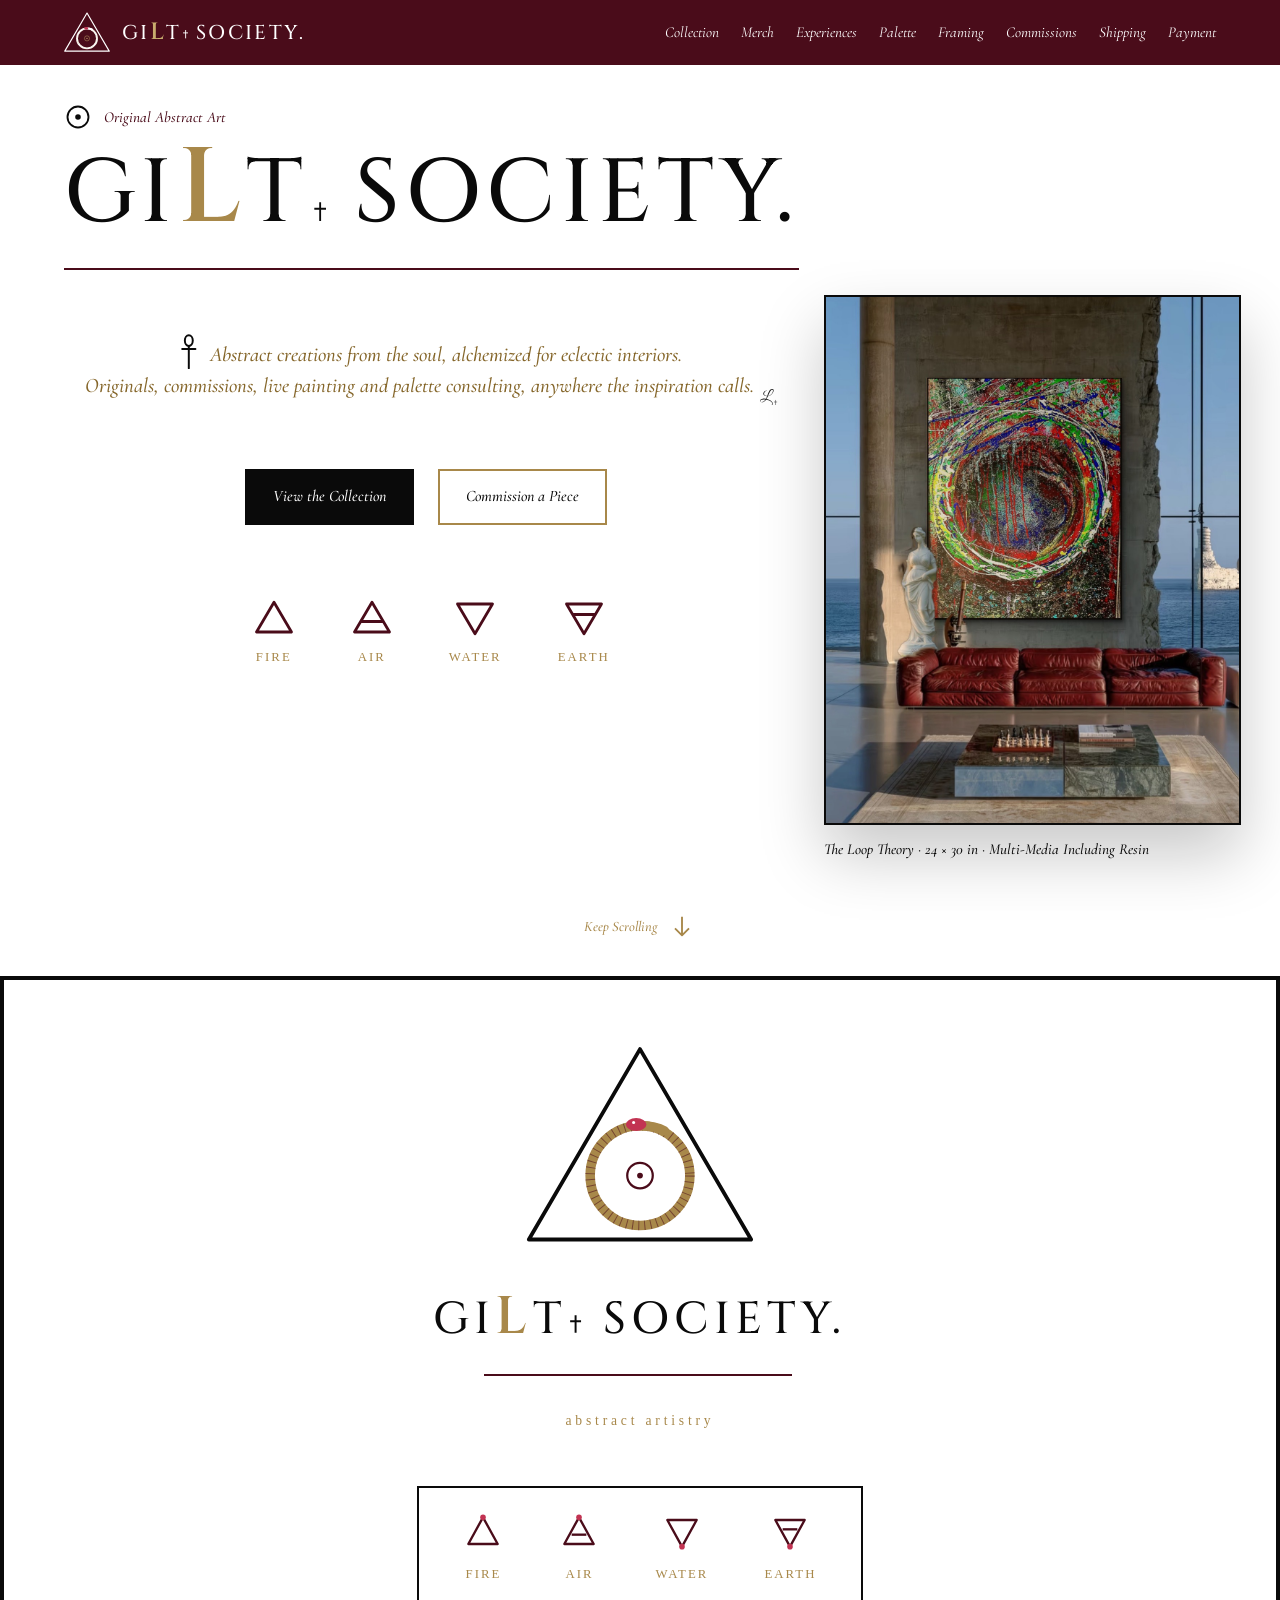
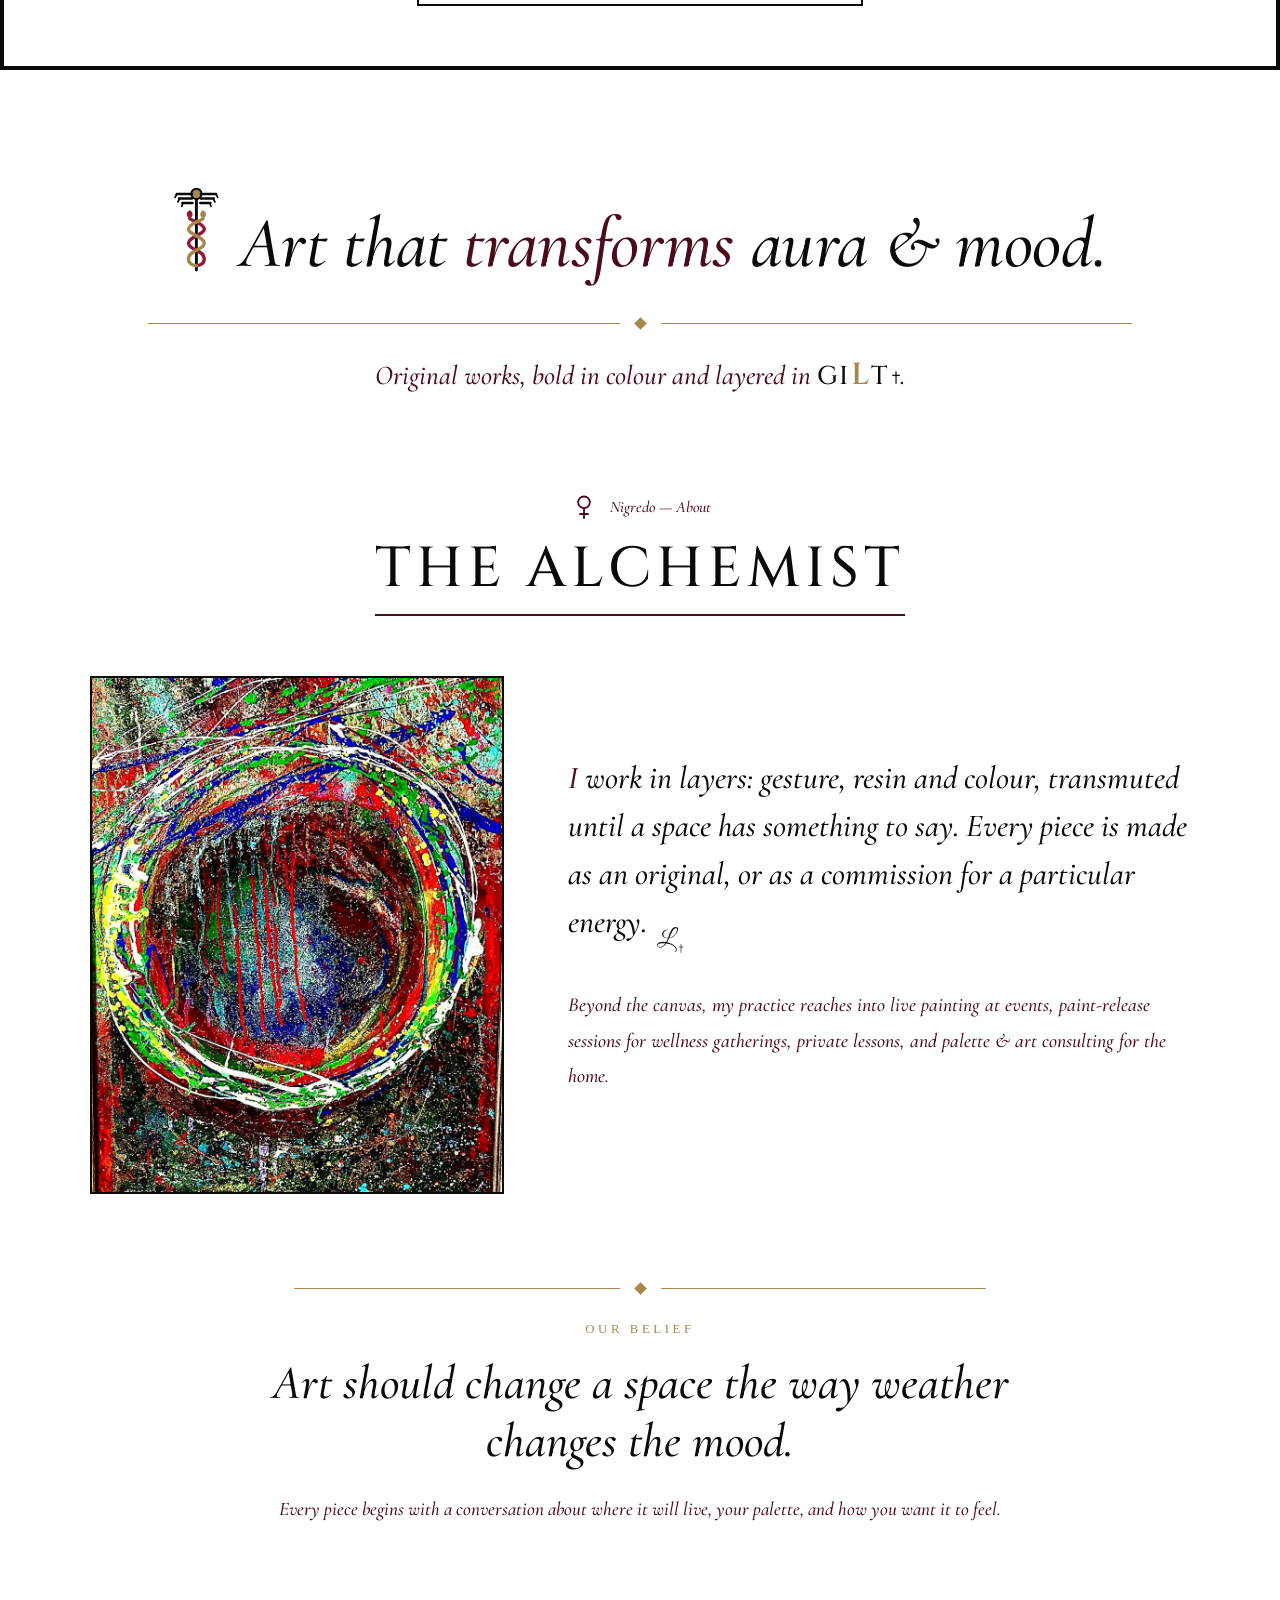
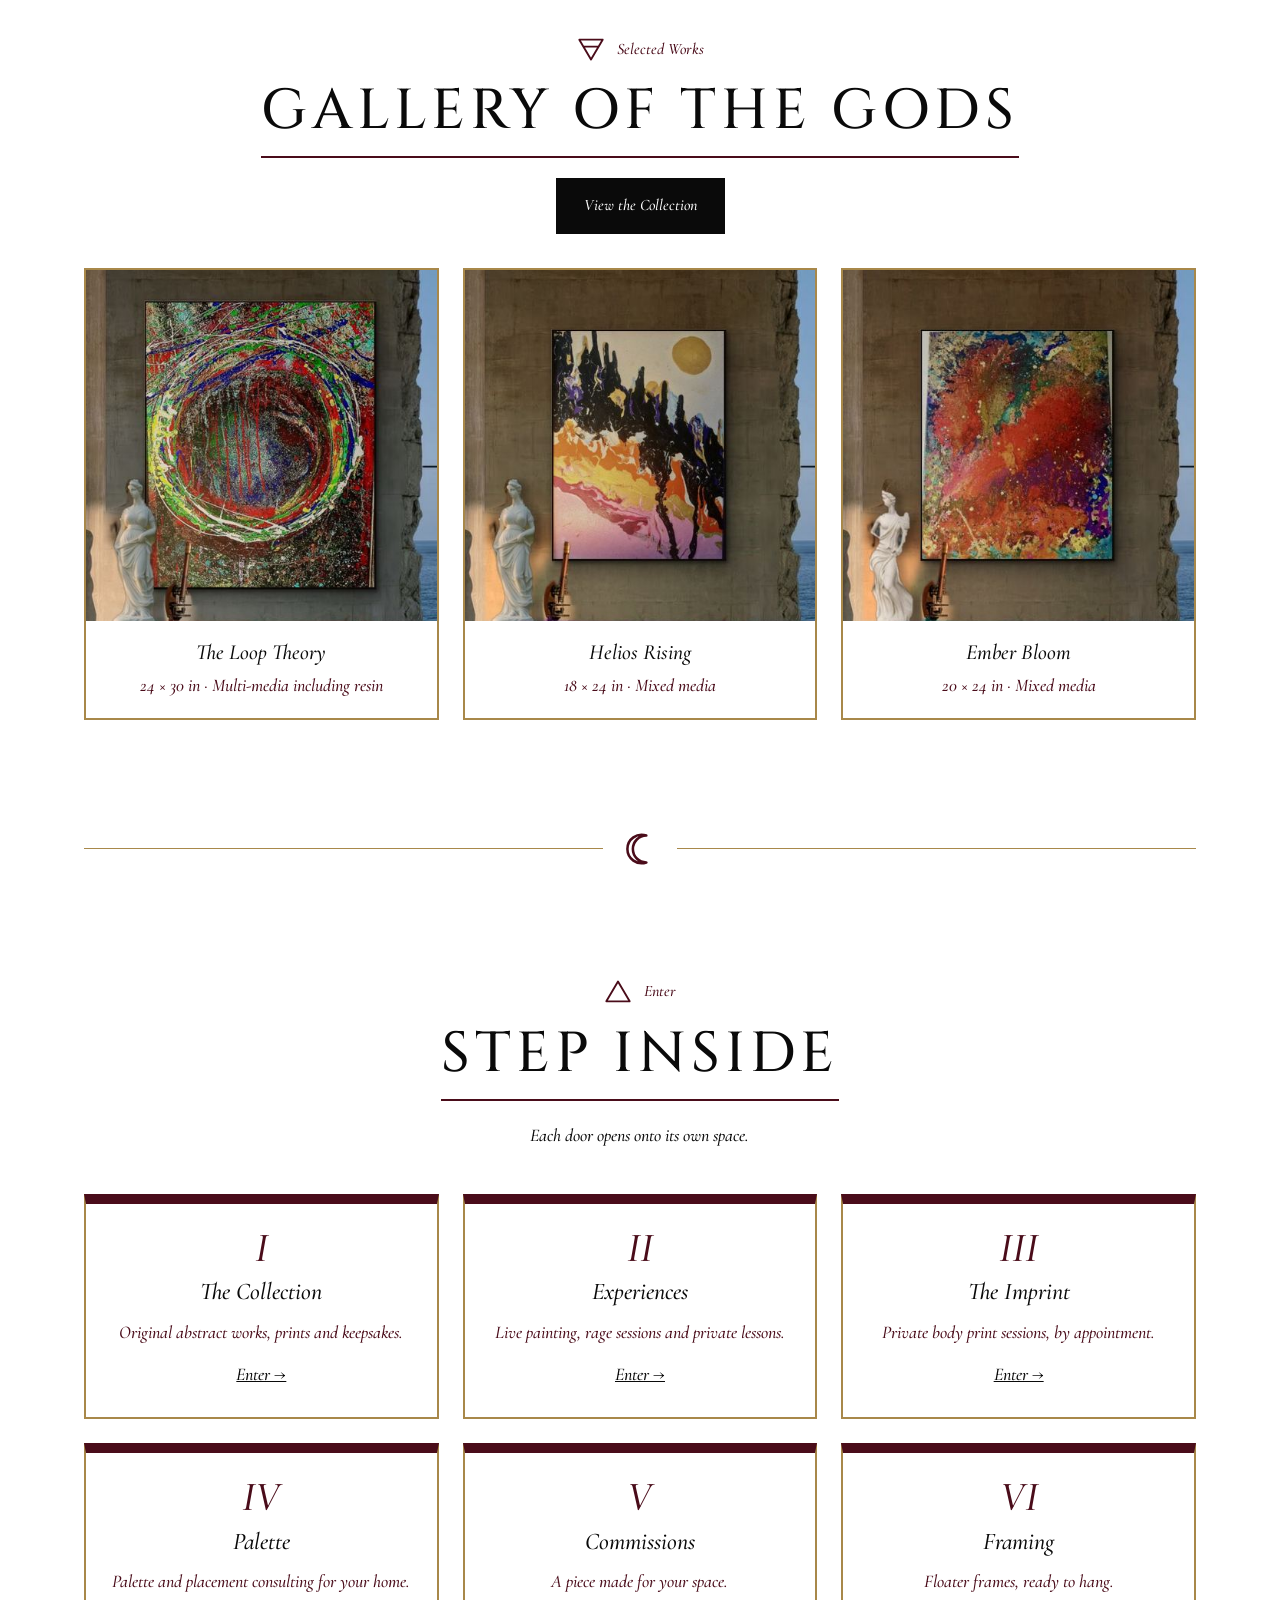
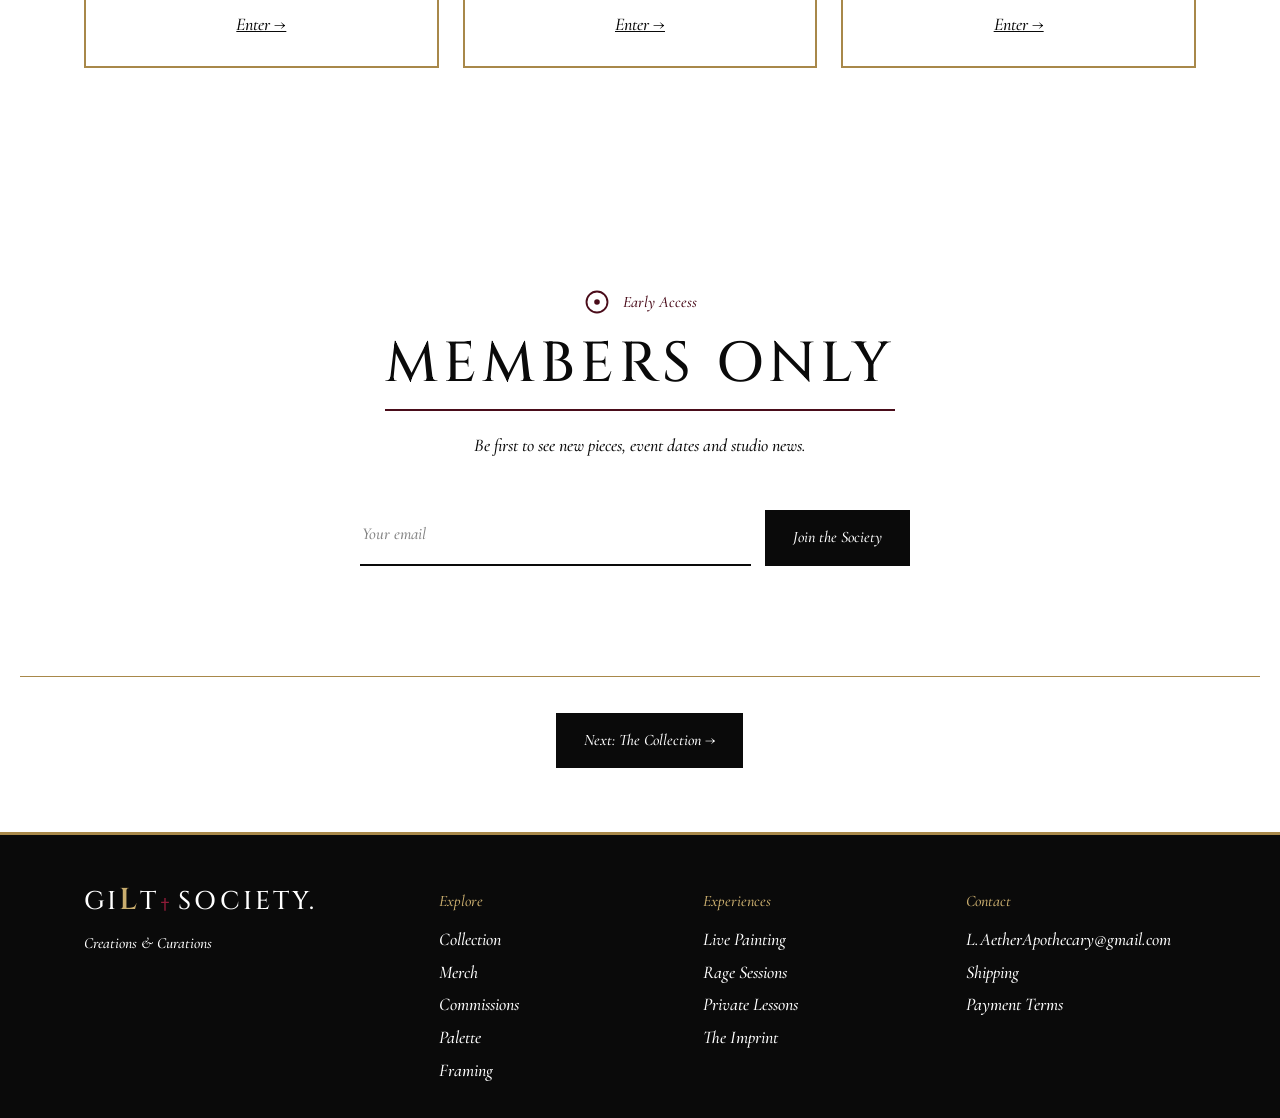
==== public/index.html @ 09fd6d34 "Add Merch page with Stripe checkout links; add Merch to nav Co-Authored-By: Claude Opus 5.5 <noreply" ====
<!DOCTYPE html>
<html lang="en"><head><meta charset="utf-8">
<meta name="viewport" content="width=device-width, initial-scale=1, viewport-fit=cover">
<link rel="preconnect" href="https://fonts.googleapis.com"><link rel="preconnect" href="https://fonts.gstatic.com" crossorigin>
<link href="https://fonts.googleapis.com/css2?family=Bodoni+Moda:ital,wght@1,400;1,500;1,600&family=Cinzel:wght@500;600&family=Cormorant+Garamond:ital,wght@0,400;0,500;1,400;1,500;1,600&display=swap" rel="stylesheet">
<title>Gilt Society | Abstract Art, Commissions & Colour Consulting</title>
<meta name="description" content="Original abstract paintings, commissions, live painting, paint-release wellness experiences, and colour palette and design consulting by Gilt Society. Available to travel.">
<link rel="canonical" href="https://aetheratelierco.com/">
<meta name="theme-color" content="#4a0c1a">
<meta property="og:type" content="website"><meta property="og:site_name" content="Gilt Society"><meta property="og:title" content="Gilt Society | Abstract Art, Commissions & Colour Consulting"><meta property="og:description" content="Original abstract paintings, commissions, live painting, paint-release wellness experiences, and colour palette and design consulting by Gilt Society. Available to travel."><meta property="og:url" content="https://aetheratelierco.com/"><meta property="og:image" content="https://aetheratelierco.com/og.jpg">
<meta name="twitter:card" content="summary_large_image"><meta name="twitter:image" content="https://aetheratelierco.com/og.jpg">
<link rel="icon" href="favicon.ico" sizes="any"><link rel="icon" type="image/svg+xml" href="favicon.svg"><link rel="apple-touch-icon" href="apple-touch-icon.png">
<link rel="stylesheet" href="style.css">
</head>
<body id="top">
<svg width="0" height="0" style="position:absolute" aria-hidden="true"><defs>
<symbol id="s-fire" viewBox="0 0 24 24"><path d="M12 3 22 20H2Z"/></symbol>
<symbol id="s-water" viewBox="0 0 24 24"><path d="M12 21 22 4H2Z"/></symbol>
<symbol id="s-air" viewBox="0 0 24 24"><path d="M12 3 22 20H2ZM5.5 14H18.5"/></symbol>
<symbol id="s-earth" viewBox="0 0 24 24"><path d="M12 21 22 4H2ZM5.5 10H18.5"/></symbol>
<symbol id="s-sun" viewBox="0 0 24 24"><circle cx="12" cy="12" r="9"/><circle cx="12" cy="12" r="1.6" fill="currentColor"/></symbol>
<symbol id="s-moon" viewBox="0 0 24 24"><path d="M16 3.5A9 9 0 1 0 16 20.5A8 8 0 0 1 16 3.5Z"/></symbol>
<symbol id="s-venus" viewBox="0 0 24 24"><circle cx="12" cy="8" r="5"/><path d="M12 13V22M8 18H16"/></symbol>
</defs></svg>

<div class="top"><a class="brand" href="index.html"><svg class="bm" viewBox="0 0 360 320" fill="none" aria-hidden="true"><path d="M180 8 354 306H6Z" stroke="#ffffff" stroke-width="9" stroke-linejoin="round"/><g transform="translate(80 106)"><circle cx="100" cy="100" r="78" stroke="#ffffff" stroke-width="15"/><circle cx="100" cy="100" r="78" stroke="#c9ad6e" stroke-width="15" stroke-dasharray="1.5 8" opacity=".7"/><path d="M100 22C112 22 128 24 138 30" stroke="#ffffff" stroke-width="15" stroke-linecap="round"/><ellipse cx="94" cy="20" rx="16" ry="10" fill="#c23352"/><circle cx="100" cy="100" r="20" stroke="#c9ad6e" stroke-width="3.5"/><circle cx="100" cy="100" r="4.5" fill="#c9ad6e"/></g></svg><span>Gi<i class="gl">l</i>t<svg class="bx" viewBox="0 0 20 32" fill="none" aria-hidden="true"><path d="M10 2V30M2 11H18" stroke="#ffffff" stroke-width="3.5" stroke-linecap="square"/></svg> Society.</span></a><nav><a href="collection.html">Collection</a><a href="merch.html">Merch</a><a href="experiences.html">Experiences</a><a href="consulting.html">Palette</a><a href="framing.html">Framing</a><a href="commissions.html">Commissions</a><a href="shipping.html">Shipping</a><a href="payment.html">Payment</a></nav></div>
<header class="hero"><div class="hin"><div>
<p class="eyebrow"><svg class="sy"><use href="#s-sun"/></svg>Original Abstract Art</p>
<h1><span>Gi<i class="gl">l</i>t<svg class="xt" viewBox="0 0 20 32" fill="none" aria-hidden="true"><path d="M10 2V30M2 11H18" stroke="#0a0a0a" stroke-width="3" stroke-linecap="square"/></svg></span> <span>Society.</span></h1>
<p class="lead"><svg class="ankh lk" viewBox="0 0 40 80" fill="none" aria-label="Ankh" role="img"><ellipse cx="20" cy="15" rx="9" ry="12" stroke="#0a0a0a" stroke-width="4.5"/><path d="M5 34H35M20 27V78" stroke="#0a0a0a" stroke-width="4.5" stroke-linecap="round"/></svg> Abstract creations from the soul, alchemized for eclectic interiors.<br>Originals, commissions, live painting and palette consulting, anywhere the inspiration calls.<svg class="hsig" viewBox="0 0 1200 1130" role="img" aria-label="L with a small cross, the artist's mark"><path d="M802 1102Q792 1102 789 1098.5Q786 1095 786 1091Q804 1088 821 1064.5Q838 1041 838 1010Q838 961 806 915.5Q774 870 716 832Q658 794 580.5 766.5Q503 739 411 726Q377 774 334.5 814.5Q292 855 240.5 879.5Q189 904 129 904Q66 904 33 875Q0 846 0 808Q0 773 28.5 737.5Q57 702 115.5 678.5Q174 655 264 655Q333 655 404 667Q429 623 449 579Q469 535 484 496Q385 492 328 465.5Q271 439 247 399Q223 359 223 317Q223 264 255 216.5Q287 169 342 139Q397 109 465 109Q473 109 475 115Q477 121 477 125Q439 125 403.5 142Q368 159 340 187.5Q312 216 295.5 251Q279 286 279 323Q279 359 298 393.5Q317 428 363 451Q409 474 492 476Q501 453 507.5 433.5Q514 414 519 400Q543 328 570.5 257Q598 186 633.5 128Q669 70 718 35Q767 0 835 0Q879 0 903.5 25Q928 50 928 94Q928 137 908 188.5Q888 240 852 291Q816 342 767 386Q718 430 660 459Q602 488 538 495Q523 527 500 575.5Q477 624 445 675Q532 695 609.5 729Q687 763 746.5 806.5Q806 850 840 899.5Q874 949 874 998Q874 1042 852 1072Q830 1102 802 1102ZM835 51Q792 51 754 88.5Q716 126 681.5 187.5Q647 249 614 324Q581 399 548 473Q607 465 658 437Q709 409 751 368.5Q793 328 823 282Q853 236 869 191.5Q885 147 885 112Q885 84 873 67.5Q861 51 835 51ZM25 822Q25 847 52 865.5Q79 884 129 884Q203 884 263 836.5Q323 789 370 721Q317 716 264 716Q182 716 129 732.5Q76 749 50.5 773.5Q25 798 25 822Z" fill="#0a0a0a"/><path d="M1060 780V1115M985 885H1135" stroke="#0a0a0a" stroke-width="30" stroke-linecap="square" fill="none"/></svg></p>
<a class="btn" href="collection.html">View the Collection</a><a class="btn alt" href="commissions.html">Commission a Piece</a>
<div class="els"><div class="ei"><svg class="sy"><use href="#s-fire"/></svg><span>Fire</span></div><div class="ei"><svg class="sy"><use href="#s-air"/></svg><span>Air</span></div><div class="ei"><svg class="sy"><use href="#s-water"/></svg><span>Water</span></div><div class="ei"><svg class="sy"><use href="#s-earth"/></svg><span>Earth</span></div></div>
</div><div class="stage3d"><figure class="room-fig"><div class="room"><img src="img/hero-room.jpg" alt="The Loop Theory, a 24 by 30 inch abstract painting by Gilt Society, hanging on a concrete wall in a modern coastal home with an oxblood leather sofa, marble table and sea view"></div><figcaption class="cap">The Loop Theory &middot; 24 &times; 30 in &middot; Multi-Media Including Resin</figcaption></figure></div></div>
<p class="scroll">Keep Scrolling <svg class="sy" viewBox="0 0 24 24"><path d="M12 4V20M6 14L12 20L18 14"/></svg></p></header>
<div class="fe"><div class="fe-t"><svg class="fe-m" viewBox="0 0 360 320" fill="none" role="img" aria-label="Gilt Society mark: a scaled serpent ring inside a triangle"><path d="M180 8 354 306H6Z" stroke="#0a0a0a" stroke-width="6" stroke-linejoin="round"/><g transform="translate(80 106)"><circle cx="100" cy="100" r="78" stroke="#a8884a" stroke-width="15"/><circle cx="100" cy="100" r="78" stroke="#4a0c1a" stroke-width="15" stroke-dasharray="1.5 8" opacity=".55"/><path d="M100 22C112 22 128 24 138 30" stroke="#a8884a" stroke-width="15" stroke-linecap="round"/><ellipse cx="94" cy="20" rx="16" ry="10" fill="#c23352"/><circle cx="90" cy="17" r="2.4" fill="#ffffff"/><circle cx="100" cy="100" r="20" stroke="#4a0c1a" stroke-width="3.5"/><circle cx="100" cy="100" r="4.5" fill="#4a0c1a"/></g></svg></div><div class="fe-n"><span class="fw">G<b id="fa">I</b><i class="gl">L</i>T<svg class="bx" viewBox="0 0 20 32" fill="none" aria-hidden="true"><path d="M10 2V30M2 11H18" stroke="#0a0a0a" stroke-width="3.5" stroke-linecap="square"/></svg> SOCIE<b id="fb">T</b>Y.</span></div><div class="fe-rw"><div class="fe-r"></div></div><div class="fe-s">abstract artistry</div><div class="fe-e" aria-label="The four elements"><div class="fe-i"><svg viewBox="0 0 60 60" fill="none" aria-hidden="true"><path d="M30 8 52 48H8Z" stroke="#4a0c1a" stroke-width="3.5" stroke-linejoin="round"/><circle cx="30" cy="8" r="4.2" fill="#c23352"/></svg><span>Fire</span></div><div class="fe-i"><svg viewBox="0 0 60 60" fill="none" aria-hidden="true"><path d="M30 8 52 48H8Z" stroke="#4a0c1a" stroke-width="3.5" stroke-linejoin="round"/><path d="M19 34H41" stroke="#4a0c1a" stroke-width="3.5"/><circle cx="30" cy="8" r="4.2" fill="#c23352"/></svg><span>Air</span></div><div class="fe-i"><svg viewBox="0 0 60 60" fill="none" aria-hidden="true"><path d="M8 12H52L30 52Z" stroke="#4a0c1a" stroke-width="3.5" stroke-linejoin="round"/><circle cx="30" cy="52" r="4.2" fill="#c23352"/></svg><span>Water</span></div><div class="fe-i"><svg viewBox="0 0 60 60" fill="none" aria-hidden="true"><path d="M8 12H52L30 52Z" stroke="#4a0c1a" stroke-width="3.5" stroke-linejoin="round"/><path d="M19 26H41" stroke="#4a0c1a" stroke-width="3.5"/><circle cx="30" cy="52" r="4.2" fill="#c23352"/></svg><span>Earth</span></div></div></div>

<section class="statement"><p class="big"><svg class="sws" viewBox="0 0 40 80" fill="none" aria-label="Winged sun disk with serpents" role="img"><circle cx="20" cy="8" r="4.6" fill="#a8884a" stroke="currentColor" stroke-width="1.8"/><path d="M20 13V76" stroke="currentColor" stroke-width="2.6" stroke-linecap="round"/><path d="M16 8H2.5M16 12H4.5M16.5 16H7.5M24 8H37.5M24 12H35.5M23.5 16H32.5" stroke="currentColor" stroke-width="2.2" stroke-linecap="round"/><path d="M2.5 8L1 11M5 12L3.5 15M8 16L7 19M37.5 8L39 11M35 12L36.5 15M32 16L33 19" stroke="currentColor" stroke-width="1.6" stroke-linecap="round"/><path d="M14 30C16 32 26 34 27 39C28 44 13 46 13 52C13 58 27 58 27 66C27 71 22 72 20 72" stroke="#8f1b38" stroke-width="3" stroke-linecap="round"/><path d="M26 30C24 32 14 34 13 39C12 44 27 46 27 52C27 58 13 58 13 66C13 71 18 72 20 72" stroke="#a8884a" stroke-width="3" stroke-linecap="round"/><path d="M14 29.5C10.8 29 10.3 24 14 22.5C17.7 24 17.2 29 14 29.5Z" fill="#8f1b38"/><path d="M26 29.5C22.8 29 22.3 24 26 22.5C29.7 24 29.2 29 26 29.5Z" fill="#a8884a"/></svg>Art that <em>transforms</em> aura &amp; mood.</p><div class="orn" aria-hidden="true"><i></i><b></b><i></i></div><p class="big2">Original works, bold in colour and layered in <span class="gwm">Gi<i class="gl">l</i>t<svg class="xt" viewBox="0 0 20 32" fill="none" aria-hidden="true"><path d="M10 2V30M2 11H18" stroke="#0a0a0a" stroke-width="3" stroke-linecap="square"/></svg></span>.</p></section>


<section id="about"><div class="in" style="padding-top:0"><p class="k"><svg class="sy"><use href="#s-venus"/></svg>Nigredo &mdash; About</p><h2>The Alchemist</h2>
<div class="abt"><figure class="abph"><img src="img/the-loop-theory-art.jpg" alt="Detail of a layered resin and gesture painting from the Gilt Society studio"></figure>
<div class="abtx"><p class="lede">I work in layers: gesture, resin and colour, transmuted until a space has something to say. Every piece is made as an original, or as a commission for a particular energy.<svg class="hsig absig" viewBox="0 0 1200 1130" role="img" aria-label="L with a small cross, the artist's mark"><path d="M802 1102Q792 1102 789 1098.5Q786 1095 786 1091Q804 1088 821 1064.5Q838 1041 838 1010Q838 961 806 915.5Q774 870 716 832Q658 794 580.5 766.5Q503 739 411 726Q377 774 334.5 814.5Q292 855 240.5 879.5Q189 904 129 904Q66 904 33 875Q0 846 0 808Q0 773 28.5 737.5Q57 702 115.5 678.5Q174 655 264 655Q333 655 404 667Q429 623 449 579Q469 535 484 496Q385 492 328 465.5Q271 439 247 399Q223 359 223 317Q223 264 255 216.5Q287 169 342 139Q397 109 465 109Q473 109 475 115Q477 121 477 125Q439 125 403.5 142Q368 159 340 187.5Q312 216 295.5 251Q279 286 279 323Q279 359 298 393.5Q317 428 363 451Q409 474 492 476Q501 453 507.5 433.5Q514 414 519 400Q543 328 570.5 257Q598 186 633.5 128Q669 70 718 35Q767 0 835 0Q879 0 903.5 25Q928 50 928 94Q928 137 908 188.5Q888 240 852 291Q816 342 767 386Q718 430 660 459Q602 488 538 495Q523 527 500 575.5Q477 624 445 675Q532 695 609.5 729Q687 763 746.5 806.5Q806 850 840 899.5Q874 949 874 998Q874 1042 852 1072Q830 1102 802 1102ZM835 51Q792 51 754 88.5Q716 126 681.5 187.5Q647 249 614 324Q581 399 548 473Q607 465 658 437Q709 409 751 368.5Q793 328 823 282Q853 236 869 191.5Q885 147 885 112Q885 84 873 67.5Q861 51 835 51ZM25 822Q25 847 52 865.5Q79 884 129 884Q203 884 263 836.5Q323 789 370 721Q317 716 264 716Q182 716 129 732.5Q76 749 50.5 773.5Q25 798 25 822Z" fill="#0a0a0a"/><path d="M1060 780V1115M985 885H1135" stroke="#0a0a0a" stroke-width="30" stroke-linecap="square" fill="none"/></svg></p>
<p>Beyond the canvas, my practice reaches into live painting at events, paint-release sessions for wellness gatherings, private lessons, and palette &amp; art consulting for the home.</p></div></div>
<div class="vis"><div class="orn" aria-hidden="true"><i></i><b></b><i></i></div><p class="vk">Our Belief</p><blockquote>Art should change a space the way weather changes the mood.</blockquote><p class="vs">Every piece begins with a conversation about where it will live, your palette, and how you want it to feel.</p></div>
</div></section>
<section id="featured"><div class="in" style="padding-top:0"><div class="sechead"><div><p class="k"><svg class="sy"><use href="#s-earth"/></svg>Selected Works</p><h2>Gallery of the Gods</h2></div><a class="btn" href="collection.html">View the Collection</a></div>
<div class="feat"><a href="collection.html"><div class="fi"><div class="rm" style="background-image:url('img/the-loop-theory-room.jpg')"></div></div><b>The Loop Theory</b><span>24 × 30 in · Multi-media including resin</span></a><a href="collection.html"><div class="fi"><div class="rm" style="background-image:url('img/helios-rising-room.jpg')"></div></div><b>Helios Rising</b><span>18 × 24 in · Mixed media</span></a><a href="collection.html"><div class="fi"><div class="rm" style="background-image:url('img/ember-bloom-room.jpg')"></div></div><b>Ember Bloom</b><span>20 × 24 in · Mixed media</span></a></div></div></section>
<div class="orn"><i></i><svg class="sy"><use href="#s-moon"/></svg><i></i></div>
<section id="explore"><div class="in"><p class="k"><svg class="sy"><use href="#s-fire"/></svg>Enter</p><h2>Step Inside</h2><p class="sub">Each door opens onto its own space.</p>
<div class="tiles"><a href="collection.html"><p class="n">I</p><h3>The Collection</h3><p>Original abstract works, prints and keepsakes.</p><p class="go">Enter &rarr;</p></a><a href="experiences.html"><p class="n">II</p><h3>Experiences</h3><p>Live painting, rage sessions and private lessons.</p><p class="go">Enter &rarr;</p></a><a href="imprint.html"><p class="n">III</p><h3>The Imprint</h3><p>Private body print sessions, by appointment.</p><p class="go">Enter &rarr;</p></a><a href="consulting.html"><p class="n">IV</p><h3>Palette</h3><p>Palette and placement consulting for your home.</p><p class="go">Enter &rarr;</p></a><a href="commissions.html"><p class="n">V</p><h3>Commissions</h3><p>A piece made for your space.</p><p class="go">Enter &rarr;</p></a><a href="framing.html"><p class="n">VI</p><h3>Framing</h3><p>Floater frames, ready to hang.</p><p class="go">Enter &rarr;</p></a></div></div></section>
<section id="list"><div class="in"><p class="k"><svg class="sy"><use href="#s-sun"/></svg>Early Access</p><h2>Members Only</h2><p class="sub">Be first to see new pieces, event dates and studio news.</p>
<form class="nl" id="nl"><input name="e" type="email" placeholder="Your email" required><button class="btn" type="submit">Join the Society</button></form></div></section>
<nav class="pager" aria-label="Page navigation"><span></span><a class="pg next btn" href="collection.html">Next: The Collection &rarr;</a></nav>
<footer><div class="fcols">
<div><p class="fbig"><span>Gi<i class="gl">l</i>t<svg class="fx" viewBox="0 0 20 32" fill="none" aria-hidden="true"><path d="M10 2V30M2 11H18" stroke="#8f1b38" stroke-width="3.5" stroke-linecap="square"/></svg></span> Society.</p><p class="mu">Creations &amp; Curations</p></div>
<div><h4>Explore</h4><a href="collection.html">Collection</a><a href="merch.html">Merch</a><a href="commissions.html">Commissions</a><a href="consulting.html">Palette</a><a href="framing.html">Framing</a></div>
<div><h4>Experiences</h4><a href="experiences.html">Live Painting</a><a href="experiences.html">Rage Sessions</a><a href="experiences.html">Private Lessons</a><a href="imprint.html">The Imprint</a></div>
<div><h4>Contact</h4><a href="mailto:L.AetherApothecary@gmail.com">L.AetherApothecary@gmail.com</a><a href="shipping.html">Shipping</a><a href="payment.html">Payment Terms</a></div>
</div>
</footer>
<script src="site.js"></script>
</body></html>
---- public/style.css ----
:root{--bg:#ffffff;--bg2:#f5f3ee;--fg:#0a0a0a;--bu:#4a0c1a;--bu2:#8f1b38;--ye:#a8884a;--yb:#a8884a;--brl:#c9ad6e;--co:#4a0c1a;color-scheme:light;box-sizing:border-box;padding-top:env(safe-area-inset-top,0px);padding-bottom:env(safe-area-inset-bottom,0px)}
*{box-sizing:border-box}
html{scroll-behavior:smooth}
body{margin:0;background:var(--bg);color:var(--fg);font-family:"Cormorant Garamond","Bodoni Moda",Georgia,"Times New Roman",serif;font-style:italic;font-weight:500;font-size:1.12rem;line-height:1.6}
a{color:inherit}
.bm{width:46px;height:41px;flex:none}
h1,h2,h3,p{font-weight:inherit}
.sy{width:28px;height:28px;stroke:currentColor;fill:none;stroke-width:1.6;stroke-linejoin:round;flex:none}
/* top bar + greek key */
.top{position:sticky;top:0;z-index:50;display:flex;justify-content:space-between;align-items:center;flex-wrap:wrap;gap:6px 26px;padding:12px 5vw;background:var(--bu);color:#fff}
.brand{display:inline-flex;align-items:center;gap:12px;font-size:1.7rem;line-height:1;letter-spacing:.01em;color:#fff;text-decoration:none;font-weight:500}
.top nav{display:flex;gap:4px 22px;flex-wrap:wrap;align-items:center}
.top nav a,.clock{font-size:.95rem;color:#fff;text-decoration:none;font-weight:400}
.top nav a:hover{color:var(--brl)}
.clock{opacity:.8;font-size:.85rem}
/* hero */
.hero{position:relative}
.hin{display:grid;grid-template-columns:1.2fr .8fr;gap:5vw;align-items:center;min-height:88vh;padding:9vw 5vw 7vw;max-width:1400px;margin:0 auto}
.eyebrow{display:flex;align-items:center;gap:12px;font-size:.95rem;color:var(--bu);margin:0 0 14px}
h1{margin:0;font-size:clamp(4rem,17vw,13rem);line-height:.86;letter-spacing:-.03em;font-weight:500}
h1 span{display:block}
.lead{max-width:30em;font-size:1.1rem;margin:32px 0 24px}
.btn{display:inline-block;margin:6px 10px 0 0;padding:13px 26px;border:2px solid #0a0a0a;background:#0a0a0a;color:var(--bg);font:inherit;font-size:1rem;text-decoration:none;cursor:pointer}
.btn:hover{background:var(--bu);border-color:var(--bu)}
.btn.alt{background:transparent;color:#0a0a0a;border-color:var(--yb)}
.btn.alt:hover{background:transparent;color:var(--bu);border-color:var(--bu)}
.els{display:flex;gap:26px;margin-top:44px;color:var(--bu)}
.els .sy{width:42px;height:42px}
.stage3d{display:flex;justify-content:center}
.room-fig{margin:0;width:min(100%,520px)}
.room{position:relative;width:100%;aspect-ratio:1142/1621;overflow:hidden;box-shadow:0 30px 60px rgba(30,20,10,.3)}
.room img{display:block;width:100%;height:100%;object-fit:cover}
.cap{font-size:.95rem;margin:12px 0 0}
.room svg.bg{position:absolute;inset:0;width:100%;height:100%;display:block}
.slab:after{content:"";position:absolute;inset:0;background:linear-gradient(118deg,rgba(255,255,255,.2),rgba(255,255,255,0) 38%)}
.scroll{display:flex;align-items:center;justify-content:center;gap:10px;margin:0;padding:0 0 36px;font-size:.9rem;opacity:.75}
@media(max-width:760px){.hin{grid-template-columns:1fr;min-height:0;padding-top:12vw}.room-fig{width:92%;margin:0 auto}.top{position:static}}
/* sections */
.fe{border:4px solid #0a0a0a;background:#ffffff;color:#0a0a0a;text-align:center;padding:64px 20px 60px}.fe-t{display:flex;gap:22px;justify-content:center;align-items:center}.fe-t svg.fe-m{width:230px;height:auto}.fe-n{font-size:clamp(2.2rem,6vw,3.4rem);line-height:1.1;margin-top:26px;font-weight:500}.fe-e{display:inline-flex;gap:30px;justify-content:center;margin-top:28px;padding:16px 30px 12px;background:transparent;border:2px solid #0a0a0a}.fe-i{display:flex;flex-direction:column;align-items:center;gap:4px}.fe-i svg{width:40px;height:40px}.fe-i span{font-size:.8rem;letter-spacing:.16em;text-transform:uppercase;color:#a8884a;font-style:normal;font-family:Georgia,serif}.fe-rw{width:8.783em;margin:16px auto 0;font-size:clamp(1.8rem,5vw,2.8rem)}
.fe-r{height:2px;background:#4a0c1a;margin-left:.906em;width:6.868em}
.fw b{font-weight:inherit}
.fe-s{margin-top:16px;font-size:.85rem;letter-spacing:.28em;color:#a8884a;font-style:normal;font-family:Georgia,serif}
section{scroll-margin-top:70px}
.in{max-width:1240px;margin:0 auto;padding:clamp(56px,9vw,110px) 5vw}
.k{display:flex;align-items:center;gap:12px;font-size:1rem;color:var(--bu);margin:0 0 16px}
h2{font-size:clamp(2.5rem,7vw,5.6rem);line-height:.98;margin:0 0 20px;letter-spacing:-.015em;font-weight:500}
.sub{max-width:36em;margin:0 0 44px}
.big{font-size:clamp(2rem,6.2vw,4.8rem);line-height:1.06;max-width:15em;margin:0;letter-spacing:-.01em;font-weight:500}
.ankh{display:inline-block;height:.9em;width:auto;vertical-align:-.08em;margin-right:.1em}
.statement{max-width:1240px;margin:0 auto;padding:clamp(60px,10vw,130px) 5vw}
.side{border:2px solid var(--yb);padding:14px 18px;max-width:32em;font-size:.98rem;margin:28px 0 0}
.side b{display:block;font-weight:500;color:var(--bu);margin-bottom:2px}
.orn{display:flex;align-items:center;gap:18px;max-width:1240px;margin:0 auto;padding:0 5vw;color:var(--bu)}
.orn i{flex:1;height:1px;background:var(--yb)}.orn .sy{width:38px;height:38px}
.two{display:grid;grid-template-columns:1fr 1fr;gap:5vw}
@media(max-width:760px){.two{grid-template-columns:1fr}}
/* shop */
.grid{display:grid;grid-template-columns:repeat(auto-fill,minmax(320px,1fr));gap:32px}
.card{border:2px solid var(--yb);padding-bottom:22px}
.card>:not(.stage){padding-left:20px;padding-right:20px}
.stage{aspect-ratio:1;background:var(--bg2);display:flex;align-items:center;justify-content:center;overflow:hidden}
.tabs{display:flex;flex-wrap:wrap;gap:2px 14px;margin:16px 0 8px}
.tabs button{border:0;border-bottom:2px solid transparent;background:none;color:var(--fg);opacity:.6;padding:4px 0;font:inherit;font-size:.95rem;cursor:pointer}
.tabs button.on{opacity:1;border-bottom-color:var(--co)}
.price{font-size:2rem;line-height:1.1;font-weight:500}
.mu{font-size:.98rem}
.story{font-size:1.05rem;margin-top:10px}
.nm{margin-top:8px;font-size:.98rem}.nm b{font-weight:500}
.cust{margin-top:8px}.cust a{text-decoration:underline}
.card .btn{background:var(--co);border-color:var(--co);color:#fff;margin:10px 8px 0 0;padding:11px 16px;font-size:.92rem}
.card .btn.alt{background:transparent;color:var(--fg);border-color:var(--yb)}
.opt select{margin-top:8px}
.rm{width:100%;height:100%;background-size:cover;background-position:center 52%}
.art{width:60%;aspect-ratio:4/5;background-size:cover;background-position:center;box-shadow:0 12px 26px rgba(0,0,0,.28)}
.framed{border:14px solid #0a0a0a;width:56%}
.unf{box-shadow:0 12px 26px rgba(0,0,0,.28)}
.prt{border:14px solid #fff;border-bottom-width:46px;position:relative}.sg{position:absolute;right:5%;bottom:-40px;height:34px;width:auto}
.mug{position:relative;width:46%;aspect-ratio:1/1.05;border-radius:6px 6px 22px 22px;background-size:cover;box-shadow:inset -10px 0 14px rgba(0,0,0,.2),0 10px 22px rgba(0,0,0,.25)}
.mug:after{content:"";position:absolute;right:-24%;top:20%;width:30%;height:48%;border:9px solid #fff;border-left:0;border-radius:0 40px 40px 0}
.tee{position:relative;width:70%;aspect-ratio:1/1.05;background:#fff;clip-path:polygon(28% 0,38% 7%,62% 7%,72% 0,100% 18%,88% 36%,80% 31%,80% 100%,20% 100%,20% 31%,12% 36%,0 18%)}
.tee b{position:absolute;left:34%;top:26%;width:32%;aspect-ratio:1;background-size:cover}
.imp{display:grid;grid-template-columns:1.3fr 1fr;gap:34px;border:2px solid var(--yb);border-top:10px solid var(--bu2);padding:30px;margin-top:28px}
.imp .n{font-size:2.6rem;line-height:1;margin:0}.imp h3{margin:4px 0 0;font-size:1.9rem;font-weight:500}.impt{font-size:1.2rem;margin:2px 0 14px}
.impl{padding-left:18px;margin:14px 0 0}.impl li{margin:8px 0}.impl b{font-weight:500}
.impp{border-top:1px solid var(--yb);margin-top:20px;padding-top:14px}.impp h4{margin:0 0 6px;font-size:1.2rem;font-weight:500}.impp p{margin:8px 0;font-size:.95rem}
.impd{border-left:1px solid var(--yb);padding-left:30px}.impd .p{font-size:1.7rem;margin:14px 0 2px;line-height:1.1;font-weight:500}.impd .p:first-child{margin-top:0}
@media(max-width:820px){.imp{grid-template-columns:1fr;padding:22px}.impd{border-left:0;border-top:1px solid var(--yb);padding:20px 0 0}}
/* service boxes */
.svc{display:grid;grid-template-columns:repeat(auto-fit,minmax(250px,1fr));gap:24px}
.svc>div{border:2px solid var(--yb);border-top-width:10px;padding:24px 24px 30px}
.svc>div:nth-child(3n+1){border-top-color:var(--co)}
.svc>div:nth-child(3n+2){border-top-color:var(--bu)}
.svc>div:nth-child(3n){border-top-color:var(--ye)}
.svc h3{margin:4px 0 2px;font-size:1.4rem;font-weight:500}
.svc .n{font-size:2.6rem;line-height:1;margin:0}
.svc .p{font-size:1.9rem;margin:6px 0 8px;line-height:1.1;font-weight:500}
/* framing */
table{width:100%;max-width:720px;border-collapse:collapse}
th{font-size:1rem;text-align:left;padding:10px 0;border-bottom:2px solid var(--fg);font-weight:500}
td{padding:16px 0;border-bottom:1px solid var(--yb);font-size:1.05rem}
td.pr{font-size:1.7rem;font-weight:500}
/* forms */
form{display:grid;gap:20px;max-width:660px}
label{font-size:1rem;display:grid;gap:4px}
input,select,textarea{width:100%;padding:11px 2px;border:0;border-bottom:2px solid var(--fg);background:transparent;color:var(--fg);font:inherit;font-size:1.05rem;border-radius:0}
input::placeholder{color:rgba(10,10,10,.5)}
.calc{display:grid;gap:20px;max-width:660px;border:2px solid var(--yb);padding:30px}
.out{font-size:2.6rem;line-height:1.1;font-weight:500}
.nl{display:flex;gap:14px;flex-wrap:wrap;max-width:560px}
.nl input{flex:1;min-width:220px}
/* footer */
.fcols{display:grid;grid-template-columns:1.4fr 1fr 1fr 1fr;gap:34px;max-width:1240px;margin:0 auto;padding:54px 5vw 30px}
@media(max-width:760px){.fcols{grid-template-columns:1fr 1fr}}
.fcols h4{margin:0 0 10px;font-size:1rem;font-weight:500;color:var(--brl)}
.fcols a{display:block;text-decoration:none;margin:4px 0}
.fcols a:hover{text-decoration:underline}
.fbig{font-size:2rem;line-height:1;margin:0;font-weight:500}
footer{background:#0a0a0a;color:var(--bg);padding:0;border-top:3px solid var(--yb)}
.fbar{display:flex;justify-content:space-between;flex-wrap:wrap;gap:8px;max-width:1240px;margin:0 auto;padding:14px 5vw 26px;font-size:.92rem}

.wm,h1,.brand,.fe-n,.fbig{font-family:"Cinzel","Bodoni Moda",Georgia,serif;font-style:normal;text-transform:uppercase;letter-spacing:.09em}
h1{font-size:clamp(3rem,10.5vw,8.6rem);line-height:1.02;letter-spacing:.06em;font-weight:500}
.brand{font-size:1.25rem;letter-spacing:.12em}
.fe-n{font-size:clamp(1.8rem,5vw,2.8rem);letter-spacing:.12em}
.fbig{font-size:1.6rem;letter-spacing:.12em}
.gl{font-style:normal;color:#a8884a;font-size:1.18em;line-height:0;font-weight:600}
h1{margin-top:.18em}
.top .gl,footer .gl{color:#c9ad6e}
.lead{color:var(--bu)}h1 span,h1 span:last-child{display:inline}h1{white-space:nowrap;font-size:clamp(2rem,6vw,6rem)}h1::after{content:"";display:block;height:2px;background:#a8884a;margin-top:.3em}@media(max-width:820px){h1{font-size:8vw}}.els{gap:30px;align-items:flex-start}.ei{display:flex;flex-direction:column;align-items:center;gap:8px}.ei span{font-style:normal;font-size:.8rem;letter-spacing:.16em;text-transform:uppercase;color:#a8884a;font-family:Georgia,serif}.room{box-sizing:border-box;border:12px solid #0a0a0a;padding:16px;background:#fff;box-shadow:0 30px 60px rgba(10,10,10,.22)}.lead .lk{height:1.7em;width:auto;vertical-align:-.4em;margin-right:.35em}h1 .xt{height:.22em;width:auto;vertical-align:baseline;margin:0 0 0 .06em;display:inline-block;letter-spacing:0}.eyebrow .sy{color:#0a0a0a}h2{display:inline-block;max-width:100%}h2::after{content:"";display:block;height:2px;background:var(--bu);margin-top:.22em}#about .two>div:last-child>p{color:var(--bu)}.tabs{flex-wrap:nowrap;gap:0 10px;justify-content:space-between}.tabs button{font-size:.85rem;white-space:nowrap}.card .mu,.card .story,.card .nm,.card .cust,.card .opt{color:var(--bu)}.card .btn{display:block;box-sizing:border-box;width:100%;margin:10px 0 0;text-align:center}.card .act{display:block}.rm{background-size:140%;background-position:44% 29%}.card .pn{color:var(--fg);font-weight:500}.card{display:flex;flex-direction:column}.card .opt{order:7}.card .price{order:8;font-size:1rem;font-weight:400;color:var(--bu);margin-top:16px;letter-spacing:.02em}.card .act{order:9;margin-top:2px}.card .price+.mu{font-size:1.2rem;margin-top:6px}.tabs{gap:4px;justify-content:stretch}.tabs button{flex:1 1 auto;border:1px solid #0a0a0a;border-radius:0;padding:5px 6px;font-size:.78rem;opacity:1;color:var(--fg)}.tabs button.on{background:#0a0a0a;color:#fff;border-color:#0a0a0a}
/* ---- multi-page additions ---- */
/* centred page headers */
.in>.k{justify-content:center}
.in>h2{display:table;margin-left:auto;margin-right:auto;text-align:center}
.in>.sub{margin-left:auto;margin-right:auto;text-align:center}
.in>form,.in>.calc,.in>table,.in>.side,.in>.nl{margin-left:auto;margin-right:auto}
.in>.side{text-align:center}
.sechead{display:block;text-align:center}.sechead .btn{margin:0 0 6px}
.sechead .k{justify-content:center}
.sechead h2{display:table;margin-left:auto;margin-right:auto}
#about .two{grid-template-columns:1fr;justify-items:center;text-align:center}
#about .two>div{max-width:44em}
#about .k{justify-content:center}
#about h2{display:table;margin-left:auto;margin-right:auto}
.ctr,.in>p[style*="margin:18px"]{text-align:center}

.fcols a{overflow-wrap:anywhere}
.top nav a.cur{border-bottom:1px solid var(--brl);padding-bottom:2px}
.svc>div,.svc>div:nth-child(n){border-top-color:var(--bu)}
.svc h3{color:var(--fg)}
.svc .mu,.svc .p,.svc .n{color:var(--bu)}
.svc.c3{grid-template-columns:repeat(3,1fr)}
.svc.c5{grid-template-columns:repeat(6,1fr)}
.svc.c5>div{grid-column:span 2}.svc.c5>div:nth-child(n+4){grid-column:span 3}
.svc.c7{grid-template-columns:repeat(12,1fr)}
.svc.c7>div{grid-column:span 3}.svc.c7>div:nth-child(n+5){grid-column:span 4}
@media(max-width:980px){.svc.c3,.svc.c5,.svc.c7{grid-template-columns:1fr 1fr}.svc.c5>div,.svc.c7>div,.svc.c5>div:nth-child(n+4),.svc.c7>div:nth-child(n+5){grid-column:auto}.svc.c5>div:last-child,.svc.c7>div:last-child{grid-column:1/-1}}
@media(max-width:600px){.svc.c3,.svc.c5,.svc.c7{grid-template-columns:1fr}.svc.c5>div:last-child,.svc.c7>div:last-child{grid-column:auto}}
.svc a.more{display:inline-block;margin-top:12px;color:var(--fg);text-decoration:underline}
.svc>a.cardlink{display:block;text-decoration:none;color:inherit;border:2px solid var(--yb);border-top:10px solid var(--bu);padding:24px 24px 30px}
.ctr{text-align:center;margin:40px 0 0}
.pagehead{margin:0 0 8px}
/* home */
.feat{display:grid;grid-template-columns:repeat(3,1fr);gap:24px}
.feat a{display:block;text-decoration:none;border:2px solid var(--yb);background:var(--bg)}
.feat .fi{aspect-ratio:1;overflow:hidden}
.feat .fi .rm{width:100%;height:100%}
.feat b{display:block;font-weight:500;padding:14px 18px 0;color:var(--fg);font-size:1.35rem}
.feat span{display:block;padding:2px 18px 18px;color:var(--bu)}
.tiles{display:grid;grid-template-columns:repeat(3,1fr);gap:24px}
.tiles a{display:block;text-decoration:none;border:2px solid var(--yb);border-top:10px solid var(--bu);padding:24px 24px 28px;color:var(--bu)}
.tiles a:hover{background:var(--bg2)}
.tiles .n{font-size:2.6rem;line-height:1;margin:0}
.tiles h3{margin:4px 0 6px;font-size:1.5rem;font-weight:500;color:var(--fg)}
.tiles p{margin:0}
.tiles .go{margin-top:14px;text-decoration:underline;color:var(--fg)}
@media(max-width:900px){.feat,.tiles{grid-template-columns:1fr 1fr}}
@media(max-width:560px){.feat,.tiles{grid-template-columns:1fr}}
.sechead{display:flex;justify-content:space-between;align-items:flex-end;flex-wrap:wrap;gap:12px;margin:0 0 28px}
.sechead h2{margin:0}

/* imprint: darker, sexier */
.dark{background:#0a0909;color:#f3ece0}
.dark h2,.dark h3{color:#f3ece0}
.dark h2::after{background:#a8884a}
.dark .k{color:#c9ad6e}
.dark .sub{color:#d9cdbb}
.dark .imp{border:2px solid #fff;background:rgba(255,255,255,.02)}
.dark .imp p,.dark .imp li,.dark .imp .mu{color:#e8dccb}
.dark .imp .p,.dark .imp h4,.dark .imp b{color:#f3ece0}
.dark .imp a{color:#f3ece0}
.dark .btn{background:#8f1b38;border-color:#8f1b38;color:#fff}
.dark .imp a.btn{background:#a8884a;border-color:#a8884a;color:#0a0a0a}
.dark .impd,.dark .impp{border-color:rgba(168,136,74,.6)}
.dark footer{border-top-color:#a8884a}
.wall{position:relative;padding:clamp(48px,7vw,96px) 5vw clamp(56px,8vw,110px);display:flex;justify-content:center;background:radial-gradient(ellipse 70% 60% at 50% 0%,rgba(201,173,110,.26),transparent 70%),linear-gradient(#171313,#0a0909);border:2px solid #fff;box-shadow:inset 0 0 90px rgba(0,0,0,.75),inset 0 0 0 2px rgba(0,0,0,.5)}
.hang{margin:0 auto;width:fit-content;max-width:100%}
.hang::before{content:"";display:block;width:38%;height:7px;background:linear-gradient(#d9c07f,#8c6f2f);margin:0 auto 18px;border-radius:4px;box-shadow:0 18px 46px 10px rgba(255,226,160,.22)}
.hf{background:var(--frame,#4a0c1a);padding:clamp(14px,2.4vw,30px);box-shadow:0 0 0 3px #a8884a,0 50px 90px rgba(0,0,0,.75)}
.hf img{display:block;width:auto;max-width:100%;max-height:80vh;height:auto;margin:0 auto;outline:3px solid #a8884a}
.hf .ph{aspect-ratio:4/5;background:radial-gradient(circle at 40% 35%,#2a0710,#0a0909 70%);display:flex;align-items:center;justify-content:center;color:#c9ad6e;font-style:italic;text-align:center;padding:16px}

.in .sechead{display:block;text-align:center}
.in .sechead .btn{display:inline-block;margin:0 0 6px}
.in .sechead>div{display:block}
.in .sechead h2{display:table;margin:0 auto 20px}
.in .sechead .k{justify-content:center}
.in>form>div{display:flex;gap:10px;justify-content:center;flex-wrap:wrap}
.sig{margin-top:18px;text-align:right}.sig svg{height:38px;width:auto;opacity:.95}

.pager{display:flex;justify-content:space-between;align-items:center;gap:16px;flex-wrap:wrap;max-width:1240px;margin:0 auto;padding:30px 5vw 64px;border-top:1px solid var(--yb)}
.pager .prev{color:var(--fg);text-decoration:underline}
.pager .next{margin-left:auto}
.dark .pager{border-top-color:rgba(168,136,74,.6)}
.dark .pager .prev{color:#f3ece0}
.dark .pager .next{background:#a8884a;border-color:#a8884a;color:#0a0a0a}
.dark .imp>.impc>p,.dark .imp .impl li{font-size:1.28rem;line-height:1.6}
.dark .impp h4{font-size:1.45rem}
.dark .impp p{font-size:1.1rem;line-height:1.65}
.dark .impd .p{font-size:2rem}
.dark .impd .mu{font-size:1.15rem;line-height:1.6}
.dark .sub{font-size:1.35rem}
.dark .imp .impl li::marker{color:#8f1b38}
.dark .imp .impp h4,.dark .imp .impd .p{color:#a8884a}
.dark .imp .impp h4{font-size:27px}
.dark .imp .impp h4,.dark .imp .impd .p{text-decoration:underline;text-decoration-color:#a8884a;text-decoration-thickness:1px;text-underline-offset:6px}
.svc .p{font-size:22px;color:#0a0a0a}
.svc .mu{font-size:17px;line-height:1.6}
.svc h3{font-size:32px}
.svc .n::after{content:".";color:#0a0a0a}
.svc h3{text-decoration:underline;text-decoration-color:#4a0c1a;text-decoration-thickness:1px;text-underline-offset:6px}
.svc .n,.svc h3{display:inline-block;vertical-align:baseline}
.svc .n{margin:0 14px 0 0}
.svc h3{margin:0}
.svc .mu{margin-top:14px}
.svc.c7 h3{font-size:25px}
.svc.c7 .n{font-size:34px;margin-right:10px}
.hero .hin{min-height:0;padding-top:3vw;padding-bottom:4vw;align-items:start}
.hero h1{font-size:clamp(2.4rem,7vw,7rem);margin-top:0}
@media(max-width:820px){.hero h1{font-size:9vw}.hero .hin{padding-top:8vw}}
.hero .stage3d{margin-top:15vw}
@media(max-width:820px){.hero .stage3d{margin-top:0}}
.hero .lead{margin:64px auto 0}
.hero .btn{margin-top:64px}
.hero .els{margin-top:72px}
.hero .eyebrow{margin-bottom:18px}
@media(max-width:820px){.hero .lead{margin:32px 0 12px}.hero .btn{margin-top:20px}.hero .els{margin-top:40px}}
.scroll,.scroll .sy{color:#a8884a;stroke:#a8884a;opacity:1}
.scroll .sy{fill:none}
.room{border:2px solid #0a0a0a;padding:0;background:none}
.hero .hin{grid-template-columns:1.1fr .9fr;gap:3vw}
.hero .room-fig{width:100%;max-width:none}
@media(max-width:820px){.hero .hin{grid-template-columns:1fr}}
.hero .hin{grid-template-columns:1.05fr .95fr;gap:2vw}
.hero .room-fig{width:calc(100% + 3.5vw);margin-right:-3.5vw}
.hero .room{aspect-ratio:1142/1450}
@media(max-width:820px){.hero .room-fig{width:100%;margin-right:0}.hero .room{aspect-ratio:1142/1621}}
.hero .hin>div:first-child{text-align:center}
.hero .hin>div:first-child .eyebrow,.hero .hin>div:first-child h1{text-align:left}
.hero .lead{margin-left:auto;margin-right:auto;max-width:34em}
.hero .els{justify-content:center}
@media(max-width:820px){.hero .hin{grid-template-columns:1fr;gap:6vw}.hero .stage3d{margin-top:0}}
.statement .big2{margin:.9em 0 0;font-size:clamp(1.3rem,2.6vw,2.1rem);line-height:1.3;font-style:italic;color:#4a0c1a}
.big2 .gwm{font-family:"Cinzel","Bodoni Moda",Georgia,serif;font-style:normal;text-transform:uppercase;letter-spacing:.09em;color:#0a0a0a;font-size:.95em}
.gwm .xt{height:.5em;width:auto;vertical-align:baseline;margin:0 0 0 .1em;display:inline-block}
h2{font-family:"Cinzel","Bodoni Moda",Georgia,serif;font-style:normal;text-transform:uppercase;letter-spacing:.09em;font-weight:500;font-size:clamp(1.7rem,4.4vw,3.6rem);line-height:1.15}
#about .two{display:block;text-align:center}
#about .two>div{max-width:760px;margin:0 auto}
#about .side{margin:28px auto 0;max-width:640px;text-align:center}
.tiles>*,.tiles .n,.tiles h3,.tiles p{text-align:center}
.feat a{text-align:center}
.pager{justify-content:center;gap:28px;flex-wrap:wrap;text-align:center}
.pager .next{margin-left:0}
.fbig .fx{height:.5em;width:auto;vertical-align:baseline!important;margin:0 0 0 .08em;display:inline-block;position:relative;top:.06em}
.hero .els{gap:56px}
.hero .btn+.btn{margin-left:14px}
@media(max-width:820px){.hero .els{gap:30px}}
.fe-n{margin-top:46px}
.fe-rw{margin-top:30px}
.fe-s{margin-top:34px}
.fe-e{margin-top:54px;gap:56px;padding:24px 44px 20px}
.fe-i{gap:12px}
@media(max-width:820px){.fe-e{gap:26px;padding:20px 22px 16px}}
.hero h1::after{background:#4a0c1a}
.hero .lead{color:#85662a}
.hero .lead{font-size:clamp(1.15rem,1.62vw,1.5rem);line-height:1.5;max-width:100%}
.hsig{height:.8em;width:auto;vertical-align:-.65em;margin-left:.3em;display:inline-block;opacity:.95}
.bx{height:.42em;width:auto;vertical-align:baseline;margin:0 0 0 .08em;display:inline-block}
.fe-n .bx{height:.4em;margin-left:.1em;margin-right:.1em}
.statement{text-align:center;padding:clamp(70px,9vw,120px) 5vw clamp(60px,8vw,100px)}
.statement .big{margin:0 auto;max-width:18em;font-size:clamp(2.2rem,5.6vw,4.6rem);line-height:1.12;letter-spacing:-.005em}
.statement .big em{color:#4a0c1a;font-style:italic}
.statement .orn{display:flex;align-items:center;justify-content:center;gap:16px;margin:34px auto 30px}
.statement .orn i{display:block;width:clamp(50px,9vw,110px);height:1px;background:#a8884a}
.statement .orn b{display:block;width:9px;height:9px;background:#a8884a;transform:rotate(45deg)}
.statement .big2{margin:0 auto;max-width:34em;font-size:clamp(1.2rem,2.2vw,1.7rem);color:#4a0c1a}
.statement .sws{height:1.25em;width:auto;vertical-align:-.12em;margin-right:.28em;color:#0a0a0a;display:inline-block}
#about .abt{display:grid;grid-template-columns:.8fr 1.2fr;gap:clamp(30px,5vw,70px);align-items:center;max-width:1100px;margin:clamp(36px,5vw,60px) auto 0;text-align:left}
#about .abph{margin:0}
#about .abph img{display:block;width:100%;aspect-ratio:4/5;object-fit:cover;border:2px solid #0a0a0a}
#about .abtx p{font-size:clamp(1.15rem,1.7vw,1.5rem);line-height:1.75;color:#4a0c1a;margin:0 0 1.1em;font-style:italic}
#about .vis{max-width:820px;margin:clamp(50px,7vw,90px) auto 0;text-align:center}
#about .vis .orn{display:flex;align-items:center;justify-content:center;gap:16px;margin:0 auto 26px}
#about .vis .orn i{display:block;width:clamp(50px,9vw,110px);height:1px;background:#a8884a}
#about .vis .orn b{display:block;width:9px;height:9px;background:#a8884a;transform:rotate(45deg)}
#about .vk{font-family:Georgia,serif;font-style:normal;font-size:.8rem;letter-spacing:.28em;text-transform:uppercase;color:#a8884a;margin:0 0 16px}
#about blockquote{margin:0;font-size:clamp(1.8rem,3.8vw,3rem);line-height:1.2;font-style:italic;color:#0a0a0a}
#about .vs{margin:22px auto 0;max-width:40em;font-size:clamp(1.05rem,1.5vw,1.3rem);line-height:1.7;color:#4a0c1a;font-style:italic}
@media(max-width:820px){#about .abt{grid-template-columns:1fr}#about .abph img{aspect-ratio:1/1}}
#about .abtx .lede{font-size:clamp(1.5rem,2.5vw,2.2rem);line-height:1.5;color:#0a0a0a;font-style:italic;margin-bottom:1.1em}
#about .abtx p{font-size:clamp(1.1rem,1.55vw,1.35rem);line-height:1.8}
#about .abtx .lede::first-letter{color:#4a0c1a}
/* (old gallery) */
.gal{display:grid;grid-template-columns:repeat(3,1fr);gap:20px;margin:0 0 56px}
.gal figure{margin:0;border:8px solid #0a0a0a;padding:10px;background:#fff}
.gal img{width:100%;aspect-ratio:4/5;object-fit:cover;display:block}
.gal .ph{aspect-ratio:4/5;background:var(--bg2);display:flex;align-items:center;justify-content:center;text-align:center;padding:14px;color:var(--bu);font-style:italic}
.gal figcaption{margin-top:8px;color:var(--bu);font-size:.95rem}
@media(max-width:700px){.gal{grid-template-columns:1fr 1fr}}
.imp{border-top-color:var(--bu)}
.imp p,.imp li{color:var(--bu)}
.imp .p,.imp h3{color:var(--fg)}
.mh{font-family:"Cinzel",Georgia,serif;font-weight:500;letter-spacing:.12em;text-transform:uppercase;font-size:clamp(1rem,2.4vw,1.25rem);color:var(--bu);margin:56px 0 18px;padding-bottom:10px;border-bottom:1px solid var(--brl)}
.mg{display:grid;grid-template-columns:repeat(auto-fill,minmax(230px,1fr));gap:28px}
.mc{display:flex;flex-direction:column;background:#fff;border:1px solid #e6e1d6}
.mi{aspect-ratio:1/1;background:#f6f4ef;overflow:hidden}
.mi img{width:100%;height:100%;object-fit:cover;display:block}
.mb{padding:16px 18px 20px;display:flex;flex-direction:column;gap:6px;flex:1}
.mb h3{font-family:"Cinzel",Georgia,serif;font-weight:500;font-size:1.02rem;letter-spacing:.04em;margin:0;color:var(--fg)}
.mp{color:var(--bu);font-weight:600;margin:0}
.md{margin:0;color:#3a3a3a}
.ms{margin:0 0 8px;font-size:.85rem;letter-spacing:.08em;color:var(--yb)}
.mb .btn{margin-top:auto;align-self:flex-start}
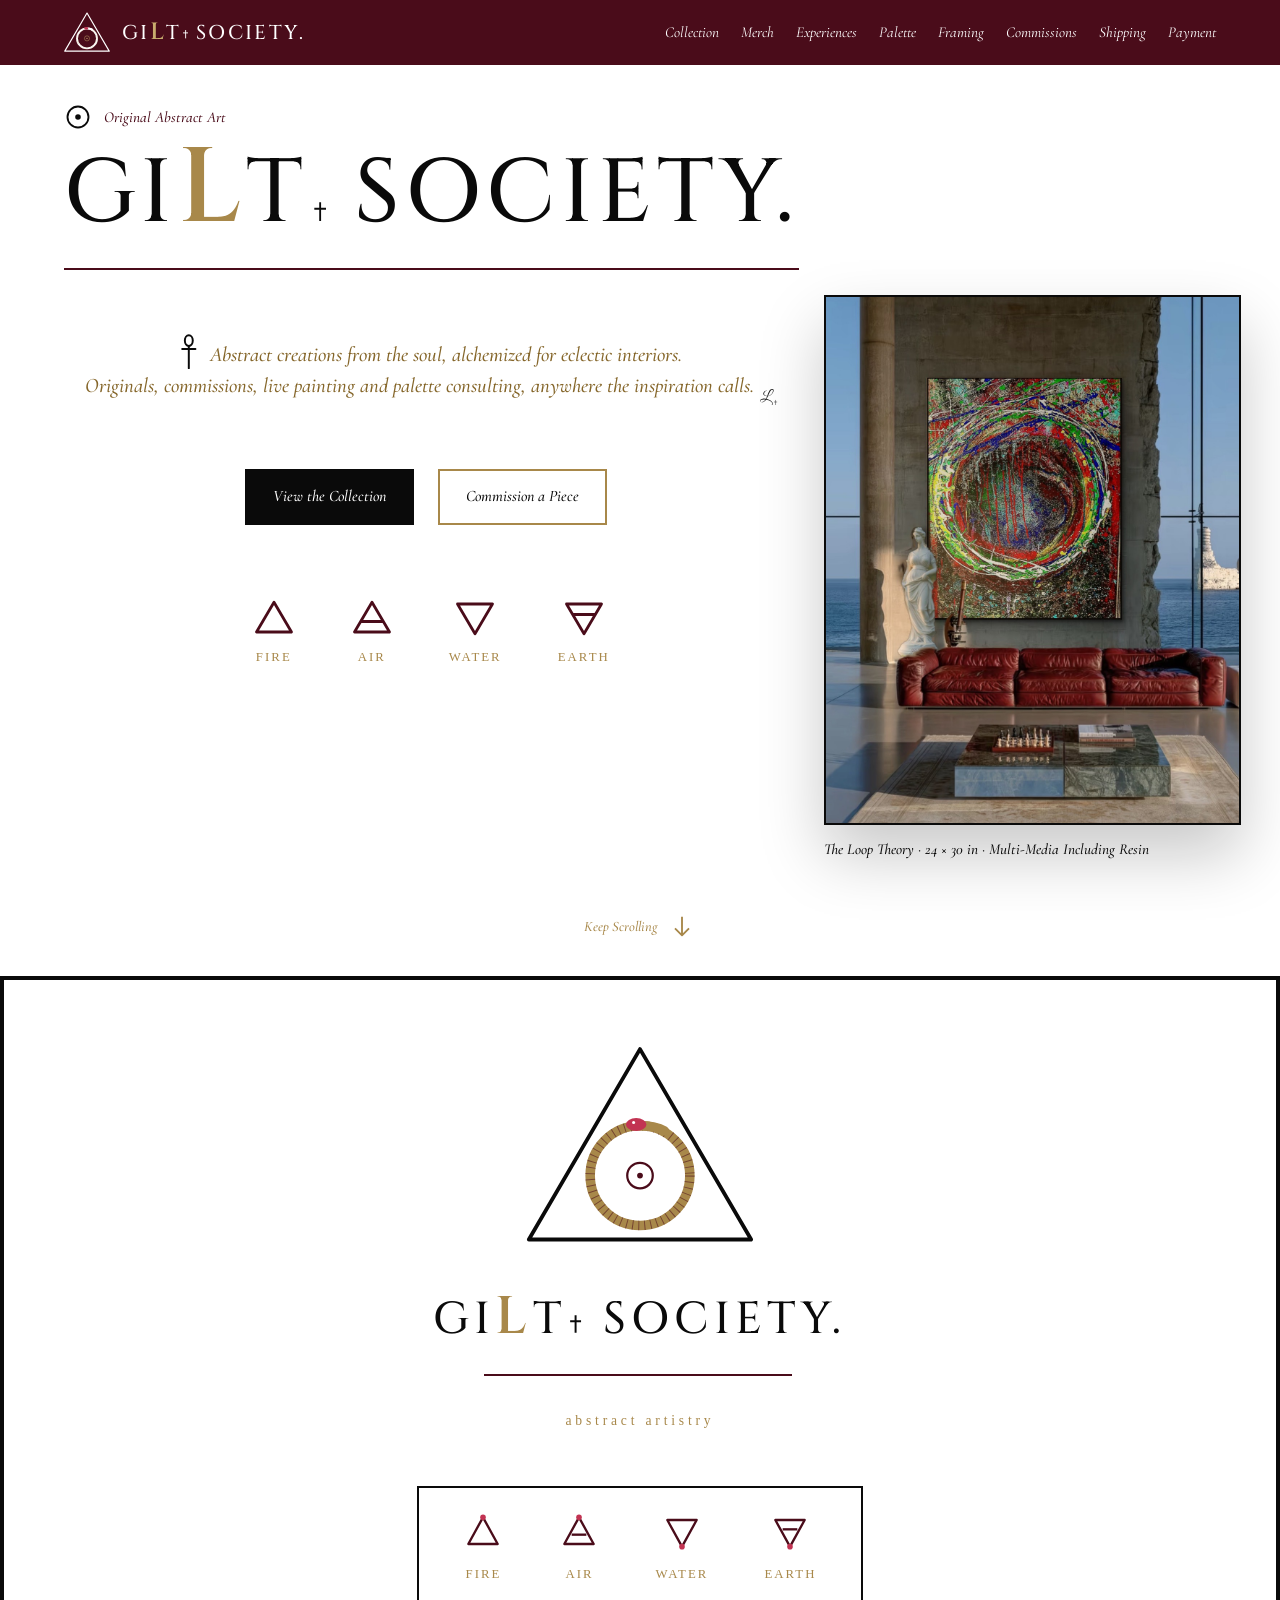
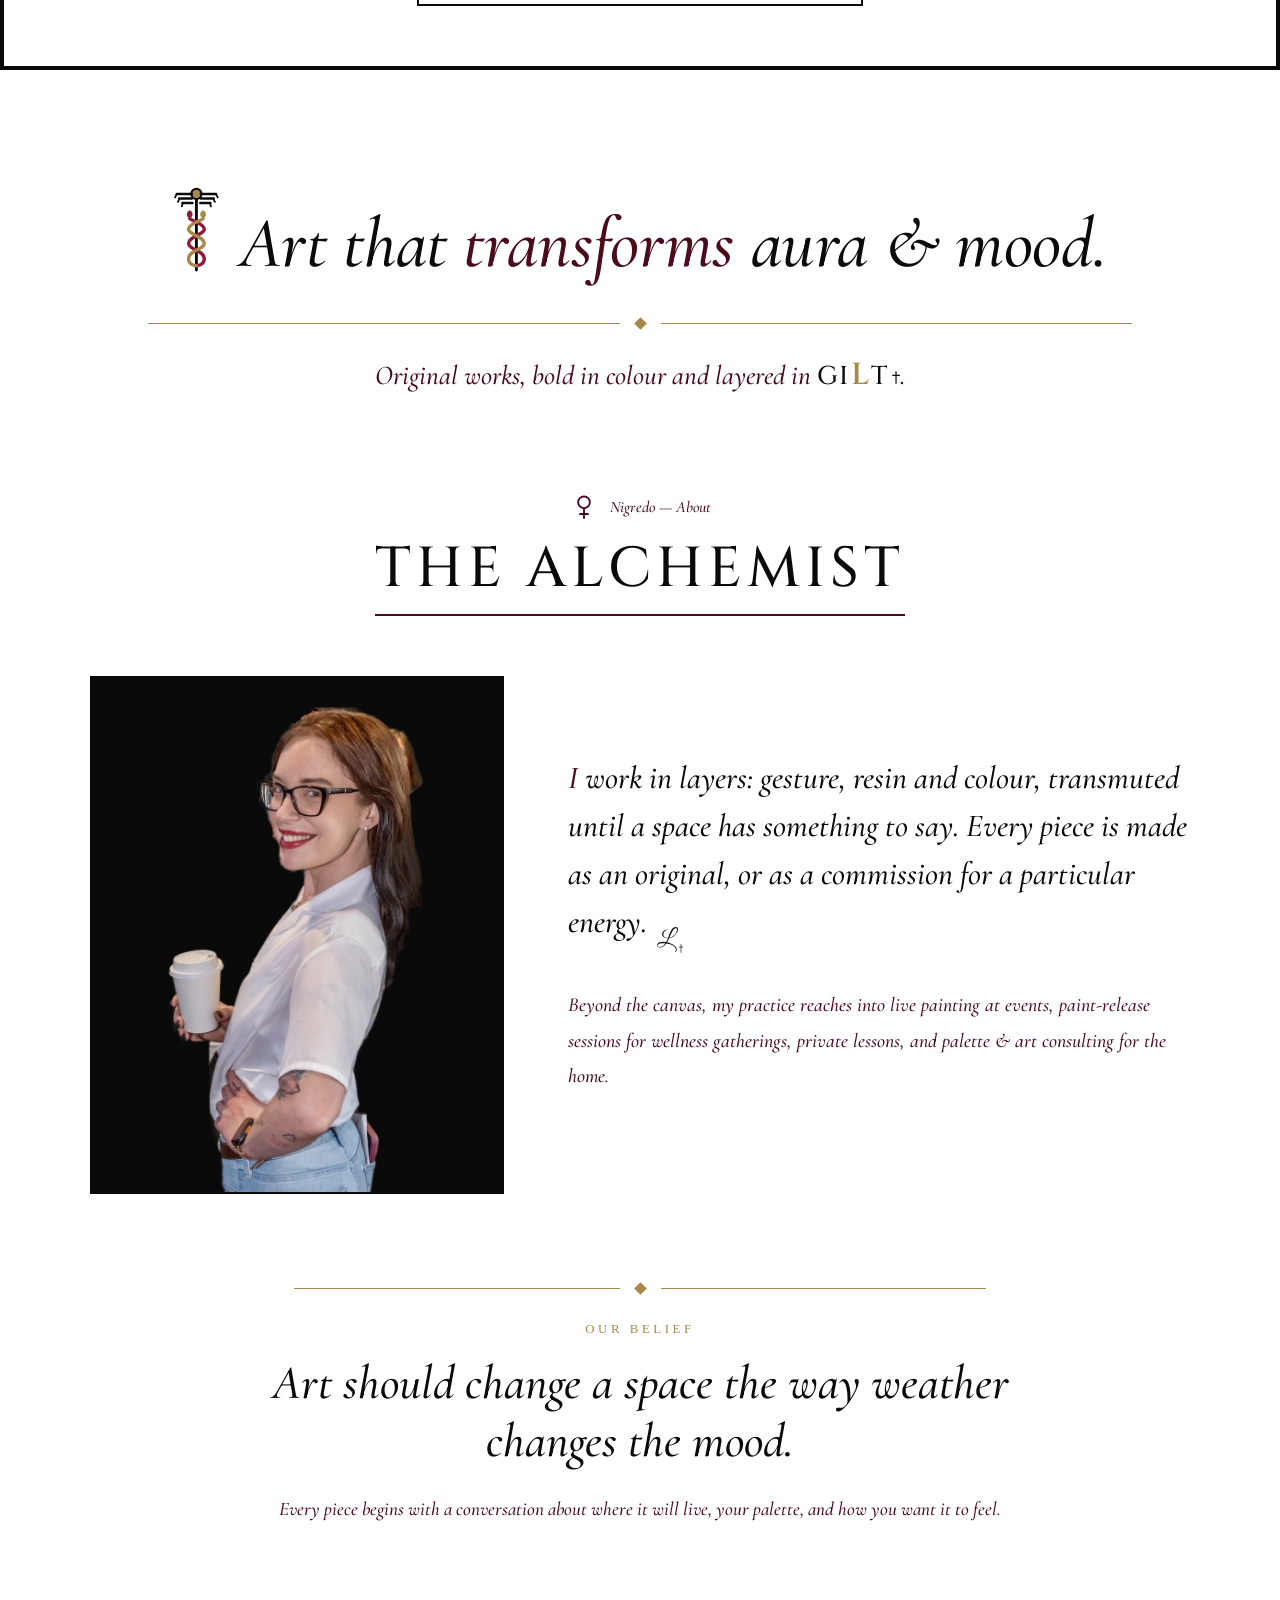
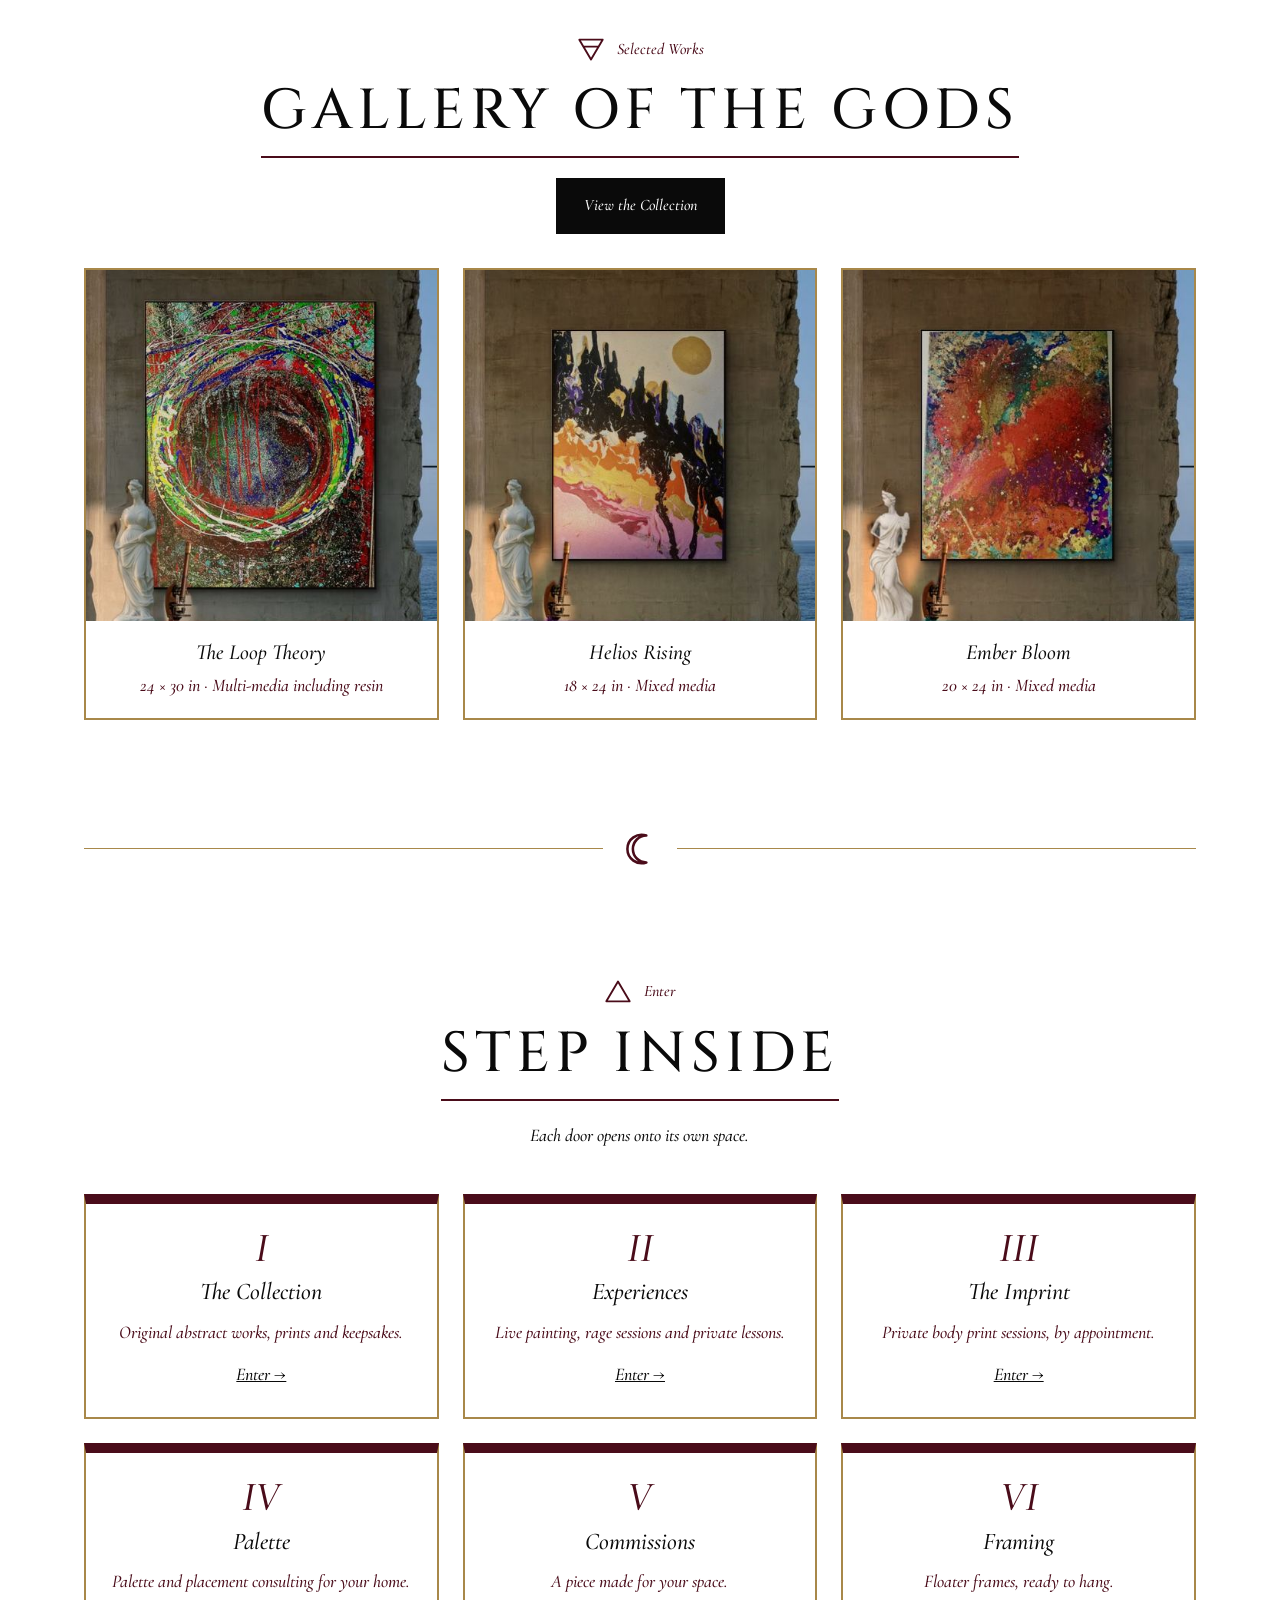
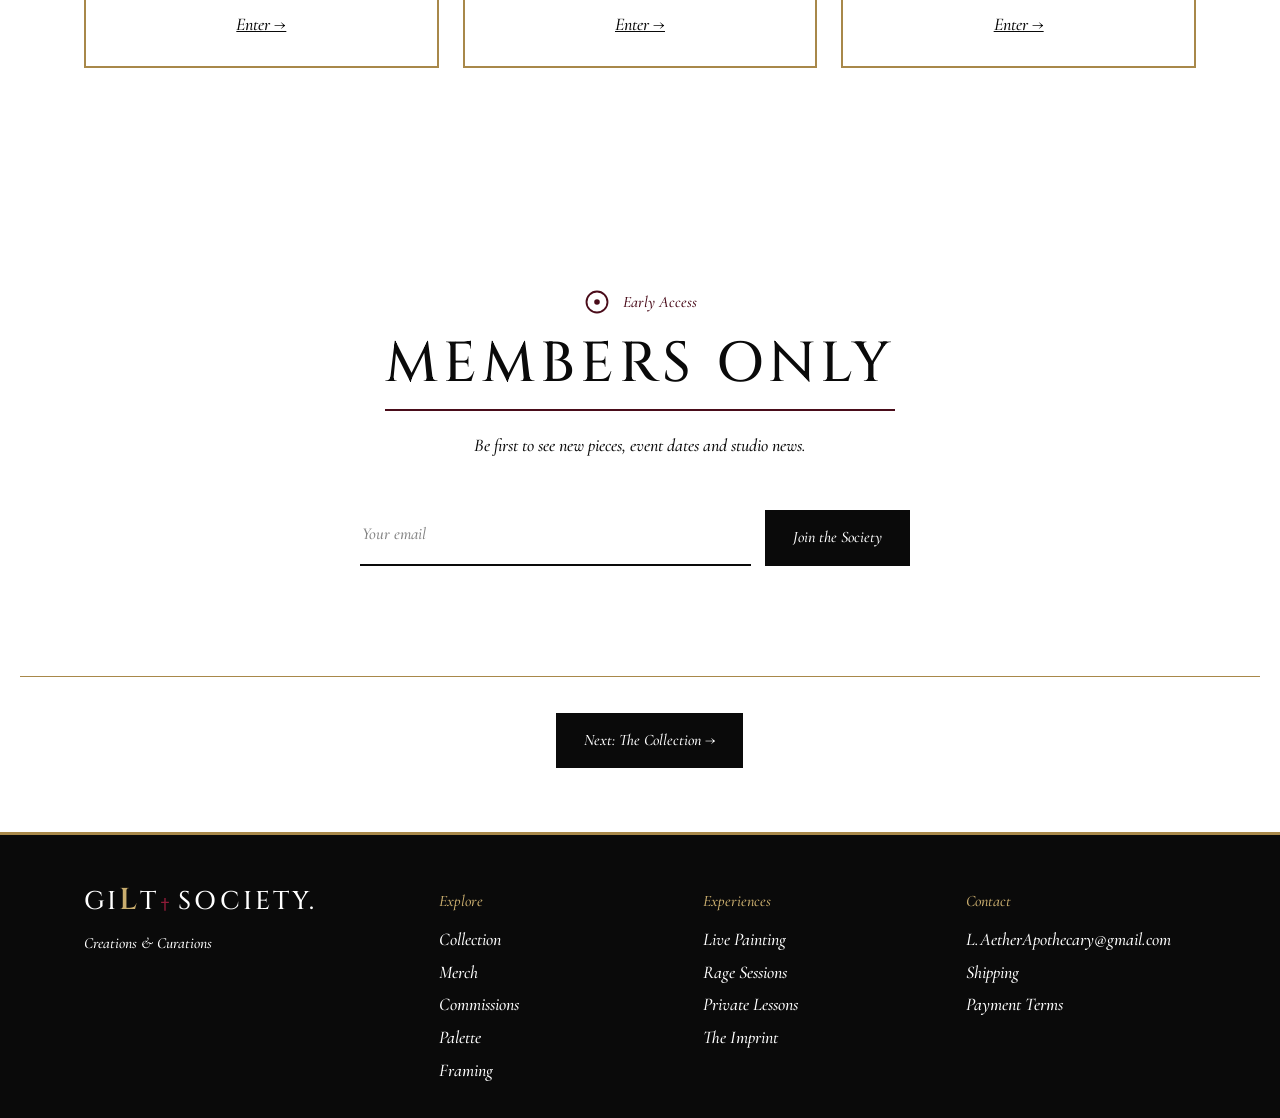
==== commit c275a8b7: "About: Lauren's artist photo on black; Merch: brand-name wording, clean printed-merch images Co-Auth" ====
--- a/public/index.html
+++ b/public/index.html
@@ -38,7 +38,7 @@
 
 
 <section id="about"><div class="in" style="padding-top:0"><p class="k"><svg class="sy"><use href="#s-venus"/></svg>Nigredo &mdash; About</p><h2>The Alchemist</h2>
-<div class="abt"><figure class="abph"><img src="img/the-loop-theory-art.jpg" alt="Detail of a layered resin and gesture painting from the Gilt Society studio"></figure>
+<div class="abt"><figure class="abph"><img src="img/lauren-artist.jpg" alt="Lauren, the artist behind Gilt Society." style="object-position:center 18%"></figure>
 <div class="abtx"><p class="lede">I work in layers: gesture, resin and colour, transmuted until a space has something to say. Every piece is made as an original, or as a commission for a particular energy.<svg class="hsig absig" viewBox="0 0 1200 1130" role="img" aria-label="L with a small cross, the artist's mark"><path d="M802 1102Q792 1102 789 1098.5Q786 1095 786 1091Q804 1088 821 1064.5Q838 1041 838 1010Q838 961 806 915.5Q774 870 716 832Q658 794 580.5 766.5Q503 739 411 726Q377 774 334.5 814.5Q292 855 240.5 879.5Q189 904 129 904Q66 904 33 875Q0 846 0 808Q0 773 28.5 737.5Q57 702 115.5 678.5Q174 655 264 655Q333 655 404 667Q429 623 449 579Q469 535 484 496Q385 492 328 465.5Q271 439 247 399Q223 359 223 317Q223 264 255 216.5Q287 169 342 139Q397 109 465 109Q473 109 475 115Q477 121 477 125Q439 125 403.5 142Q368 159 340 187.5Q312 216 295.5 251Q279 286 279 323Q279 359 298 393.5Q317 428 363 451Q409 474 492 476Q501 453 507.5 433.5Q514 414 519 400Q543 328 570.5 257Q598 186 633.5 128Q669 70 718 35Q767 0 835 0Q879 0 903.5 25Q928 50 928 94Q928 137 908 188.5Q888 240 852 291Q816 342 767 386Q718 430 660 459Q602 488 538 495Q523 527 500 575.5Q477 624 445 675Q532 695 609.5 729Q687 763 746.5 806.5Q806 850 840 899.5Q874 949 874 998Q874 1042 852 1072Q830 1102 802 1102ZM835 51Q792 51 754 88.5Q716 126 681.5 187.5Q647 249 614 324Q581 399 548 473Q607 465 658 437Q709 409 751 368.5Q793 328 823 282Q853 236 869 191.5Q885 147 885 112Q885 84 873 67.5Q861 51 835 51ZM25 822Q25 847 52 865.5Q79 884 129 884Q203 884 263 836.5Q323 789 370 721Q317 716 264 716Q182 716 129 732.5Q76 749 50.5 773.5Q25 798 25 822Z" fill="#0a0a0a"/><path d="M1060 780V1115M985 885H1135" stroke="#0a0a0a" stroke-width="30" stroke-linecap="square" fill="none"/></svg></p>
 <p>Beyond the canvas, my practice reaches into live painting at events, paint-release sessions for wellness gatherings, private lessons, and palette &amp; art consulting for the home.</p></div></div>
 <div class="vis"><div class="orn" aria-hidden="true"><i></i><b></b><i></i></div><p class="vk">Our Belief</p><blockquote>Art should change a space the way weather changes the mood.</blockquote><p class="vs">Every piece begins with a conversation about where it will live, your palette, and how you want it to feel.</p></div>
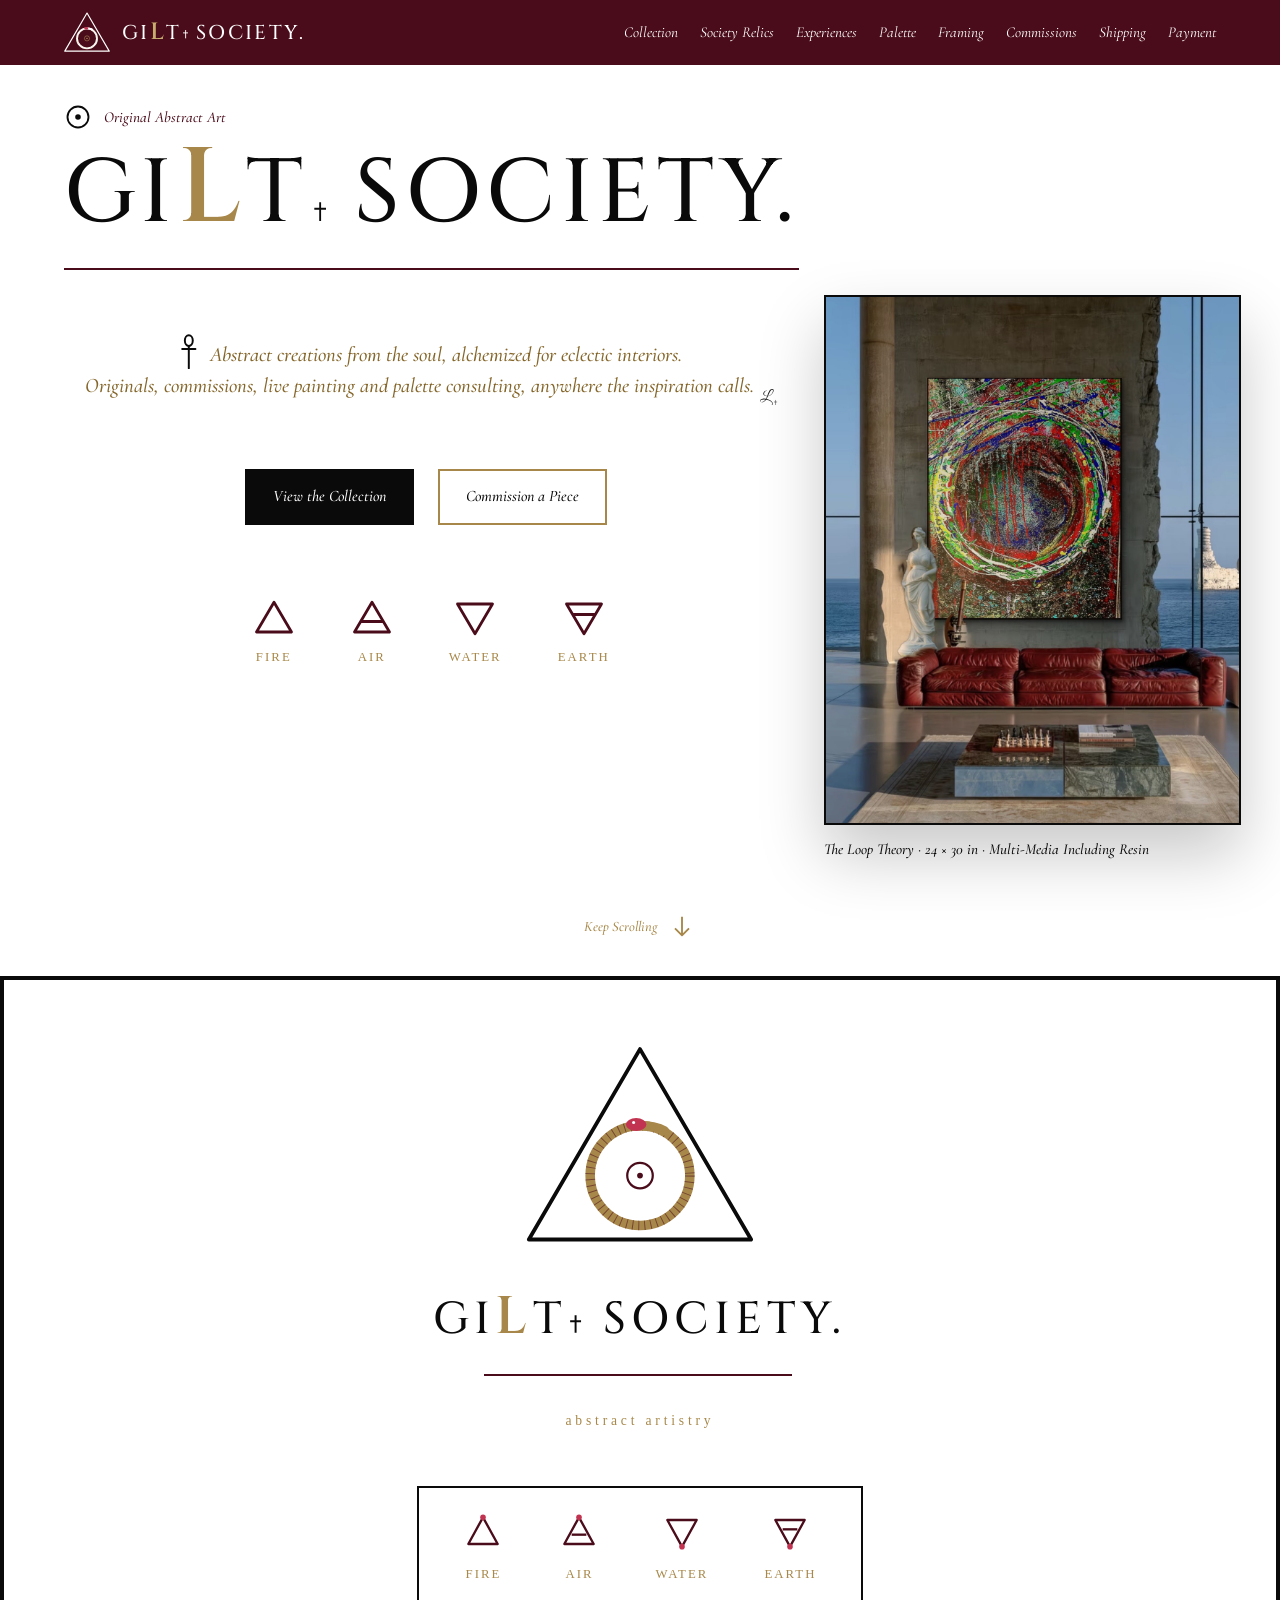
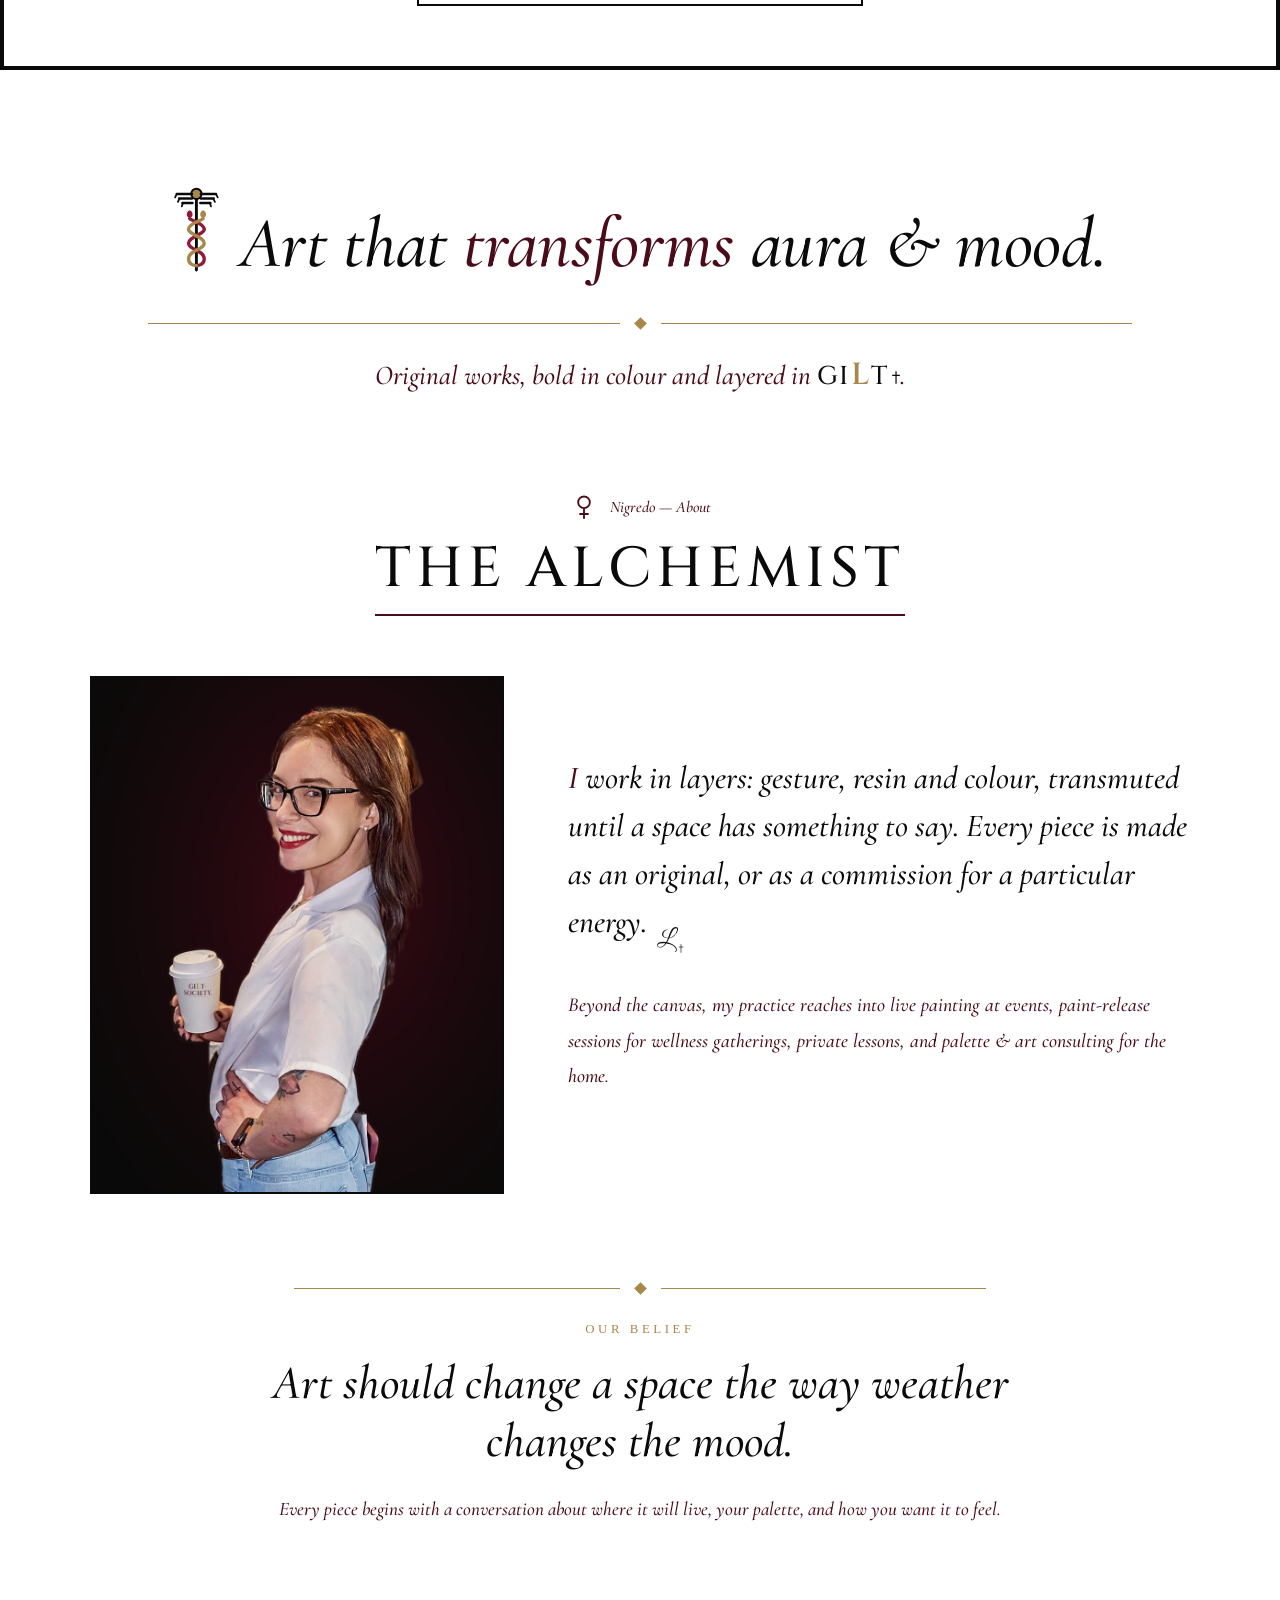
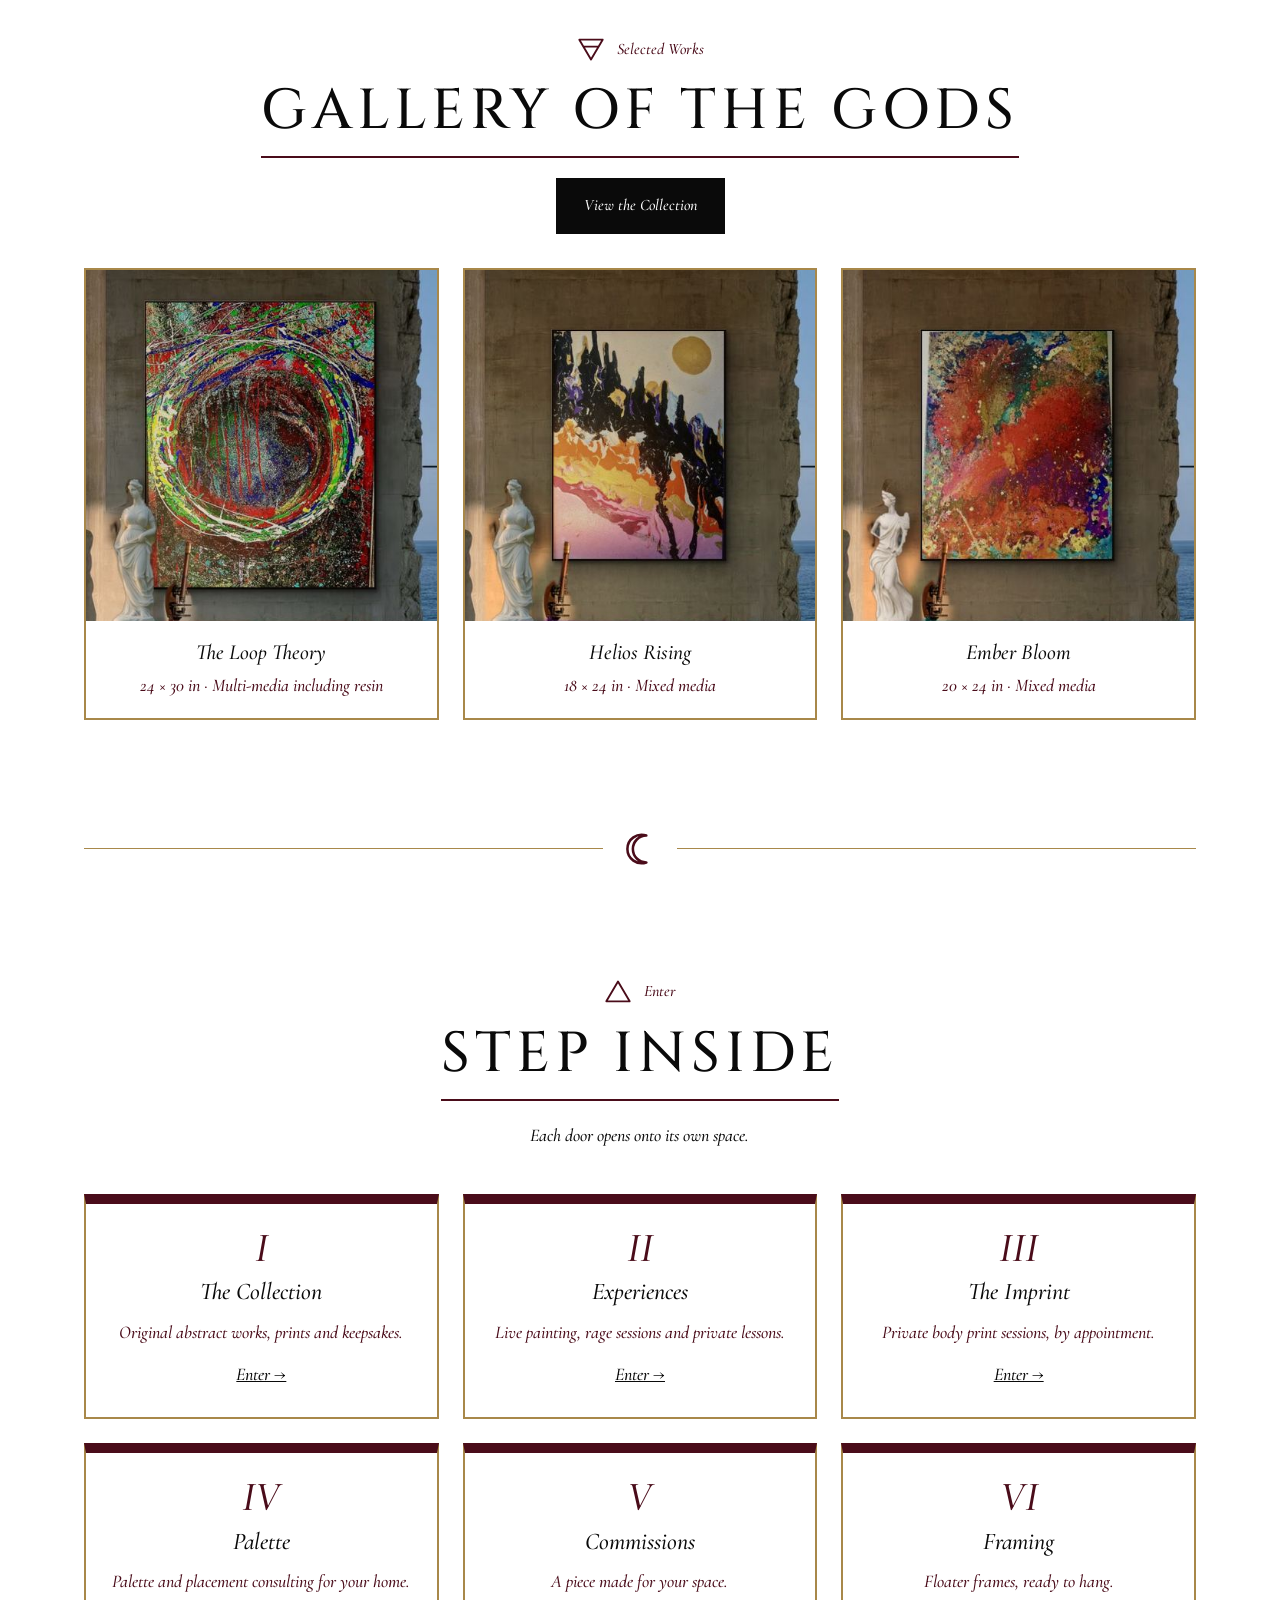
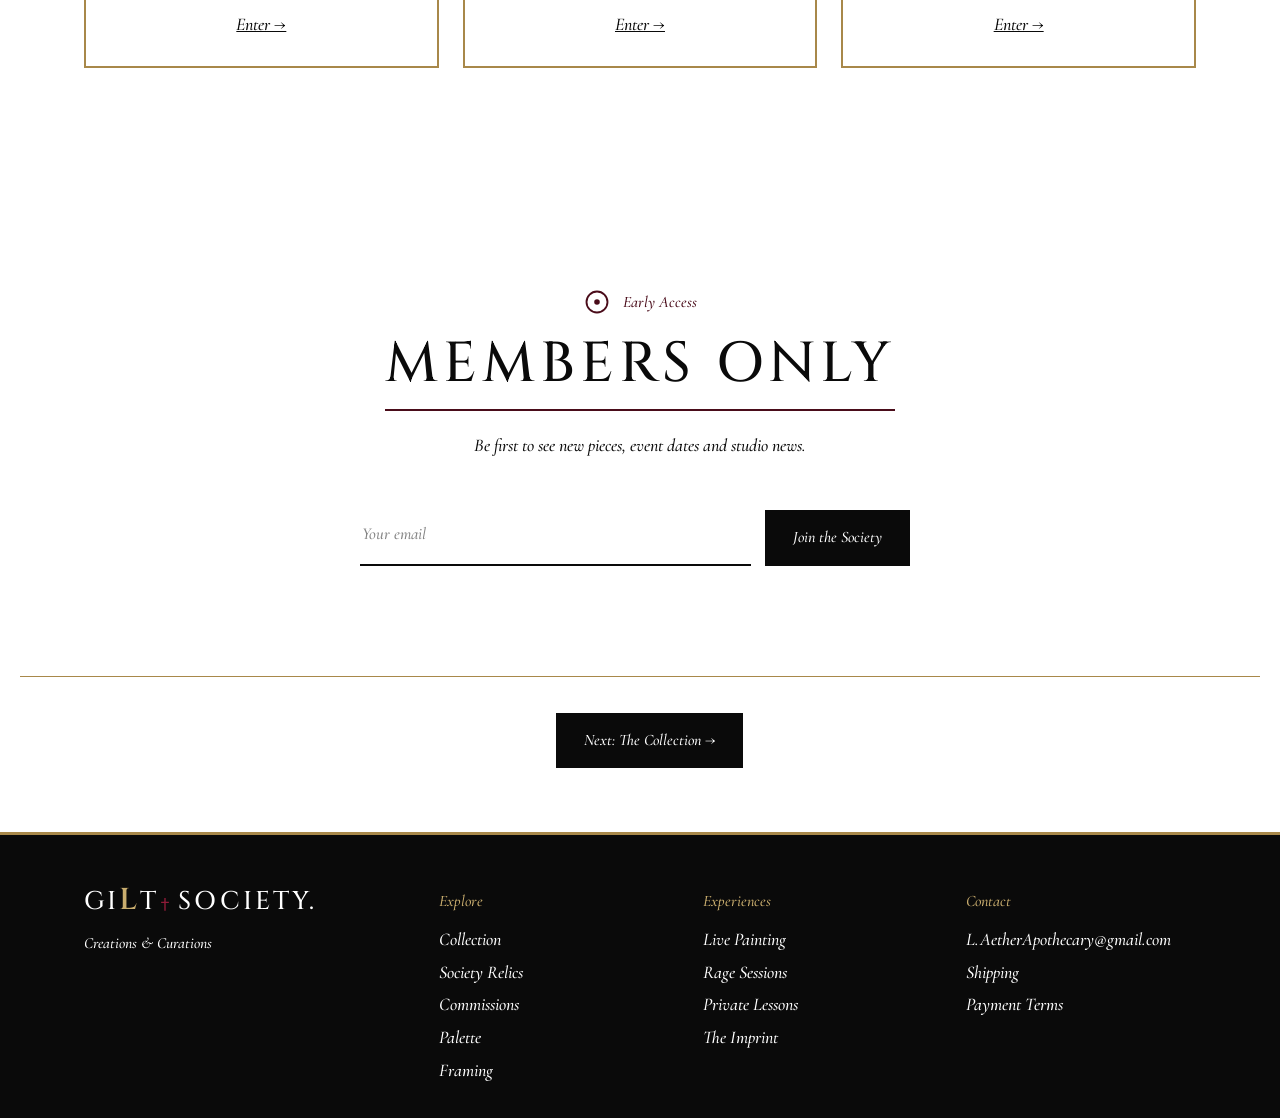
==== commit bd48396d: "Rename Merch to Society Relics; brand the cup in the artist photo Co-Authored-By: Claude Opus 5.5 <n" ====
--- a/public/index.html
+++ b/public/index.html
@@ -23,7 +23,7 @@
 <symbol id="s-venus" viewBox="0 0 24 24"><circle cx="12" cy="8" r="5"/><path d="M12 13V22M8 18H16"/></symbol>
 </defs></svg>
 
-<div class="top"><a class="brand" href="index.html"><svg class="bm" viewBox="0 0 360 320" fill="none" aria-hidden="true"><path d="M180 8 354 306H6Z" stroke="#ffffff" stroke-width="9" stroke-linejoin="round"/><g transform="translate(80 106)"><circle cx="100" cy="100" r="78" stroke="#ffffff" stroke-width="15"/><circle cx="100" cy="100" r="78" stroke="#c9ad6e" stroke-width="15" stroke-dasharray="1.5 8" opacity=".7"/><path d="M100 22C112 22 128 24 138 30" stroke="#ffffff" stroke-width="15" stroke-linecap="round"/><ellipse cx="94" cy="20" rx="16" ry="10" fill="#c23352"/><circle cx="100" cy="100" r="20" stroke="#c9ad6e" stroke-width="3.5"/><circle cx="100" cy="100" r="4.5" fill="#c9ad6e"/></g></svg><span>Gi<i class="gl">l</i>t<svg class="bx" viewBox="0 0 20 32" fill="none" aria-hidden="true"><path d="M10 2V30M2 11H18" stroke="#ffffff" stroke-width="3.5" stroke-linecap="square"/></svg> Society.</span></a><nav><a href="collection.html">Collection</a><a href="merch.html">Merch</a><a href="experiences.html">Experiences</a><a href="consulting.html">Palette</a><a href="framing.html">Framing</a><a href="commissions.html">Commissions</a><a href="shipping.html">Shipping</a><a href="payment.html">Payment</a></nav></div>
+<div class="top"><a class="brand" href="index.html"><svg class="bm" viewBox="0 0 360 320" fill="none" aria-hidden="true"><path d="M180 8 354 306H6Z" stroke="#ffffff" stroke-width="9" stroke-linejoin="round"/><g transform="translate(80 106)"><circle cx="100" cy="100" r="78" stroke="#ffffff" stroke-width="15"/><circle cx="100" cy="100" r="78" stroke="#c9ad6e" stroke-width="15" stroke-dasharray="1.5 8" opacity=".7"/><path d="M100 22C112 22 128 24 138 30" stroke="#ffffff" stroke-width="15" stroke-linecap="round"/><ellipse cx="94" cy="20" rx="16" ry="10" fill="#c23352"/><circle cx="100" cy="100" r="20" stroke="#c9ad6e" stroke-width="3.5"/><circle cx="100" cy="100" r="4.5" fill="#c9ad6e"/></g></svg><span>Gi<i class="gl">l</i>t<svg class="bx" viewBox="0 0 20 32" fill="none" aria-hidden="true"><path d="M10 2V30M2 11H18" stroke="#ffffff" stroke-width="3.5" stroke-linecap="square"/></svg> Society.</span></a><nav><a href="collection.html">Collection</a><a href="merch.html">Society Relics</a><a href="experiences.html">Experiences</a><a href="consulting.html">Palette</a><a href="framing.html">Framing</a><a href="commissions.html">Commissions</a><a href="shipping.html">Shipping</a><a href="payment.html">Payment</a></nav></div>
 <header class="hero"><div class="hin"><div>
 <p class="eyebrow"><svg class="sy"><use href="#s-sun"/></svg>Original Abstract Art</p>
 <h1><span>Gi<i class="gl">l</i>t<svg class="xt" viewBox="0 0 20 32" fill="none" aria-hidden="true"><path d="M10 2V30M2 11H18" stroke="#0a0a0a" stroke-width="3" stroke-linecap="square"/></svg></span> <span>Society.</span></h1>
@@ -53,7 +53,7 @@
 <nav class="pager" aria-label="Page navigation"><span></span><a class="pg next btn" href="collection.html">Next: The Collection &rarr;</a></nav>
 <footer><div class="fcols">
 <div><p class="fbig"><span>Gi<i class="gl">l</i>t<svg class="fx" viewBox="0 0 20 32" fill="none" aria-hidden="true"><path d="M10 2V30M2 11H18" stroke="#8f1b38" stroke-width="3.5" stroke-linecap="square"/></svg></span> Society.</p><p class="mu">Creations &amp; Curations</p></div>
-<div><h4>Explore</h4><a href="collection.html">Collection</a><a href="merch.html">Merch</a><a href="commissions.html">Commissions</a><a href="consulting.html">Palette</a><a href="framing.html">Framing</a></div>
+<div><h4>Explore</h4><a href="collection.html">Collection</a><a href="merch.html">Society Relics</a><a href="commissions.html">Commissions</a><a href="consulting.html">Palette</a><a href="framing.html">Framing</a></div>
 <div><h4>Experiences</h4><a href="experiences.html">Live Painting</a><a href="experiences.html">Rage Sessions</a><a href="experiences.html">Private Lessons</a><a href="imprint.html">The Imprint</a></div>
 <div><h4>Contact</h4><a href="mailto:L.AetherApothecary@gmail.com">L.AetherApothecary@gmail.com</a><a href="shipping.html">Shipping</a><a href="payment.html">Payment Terms</a></div>
 </div>
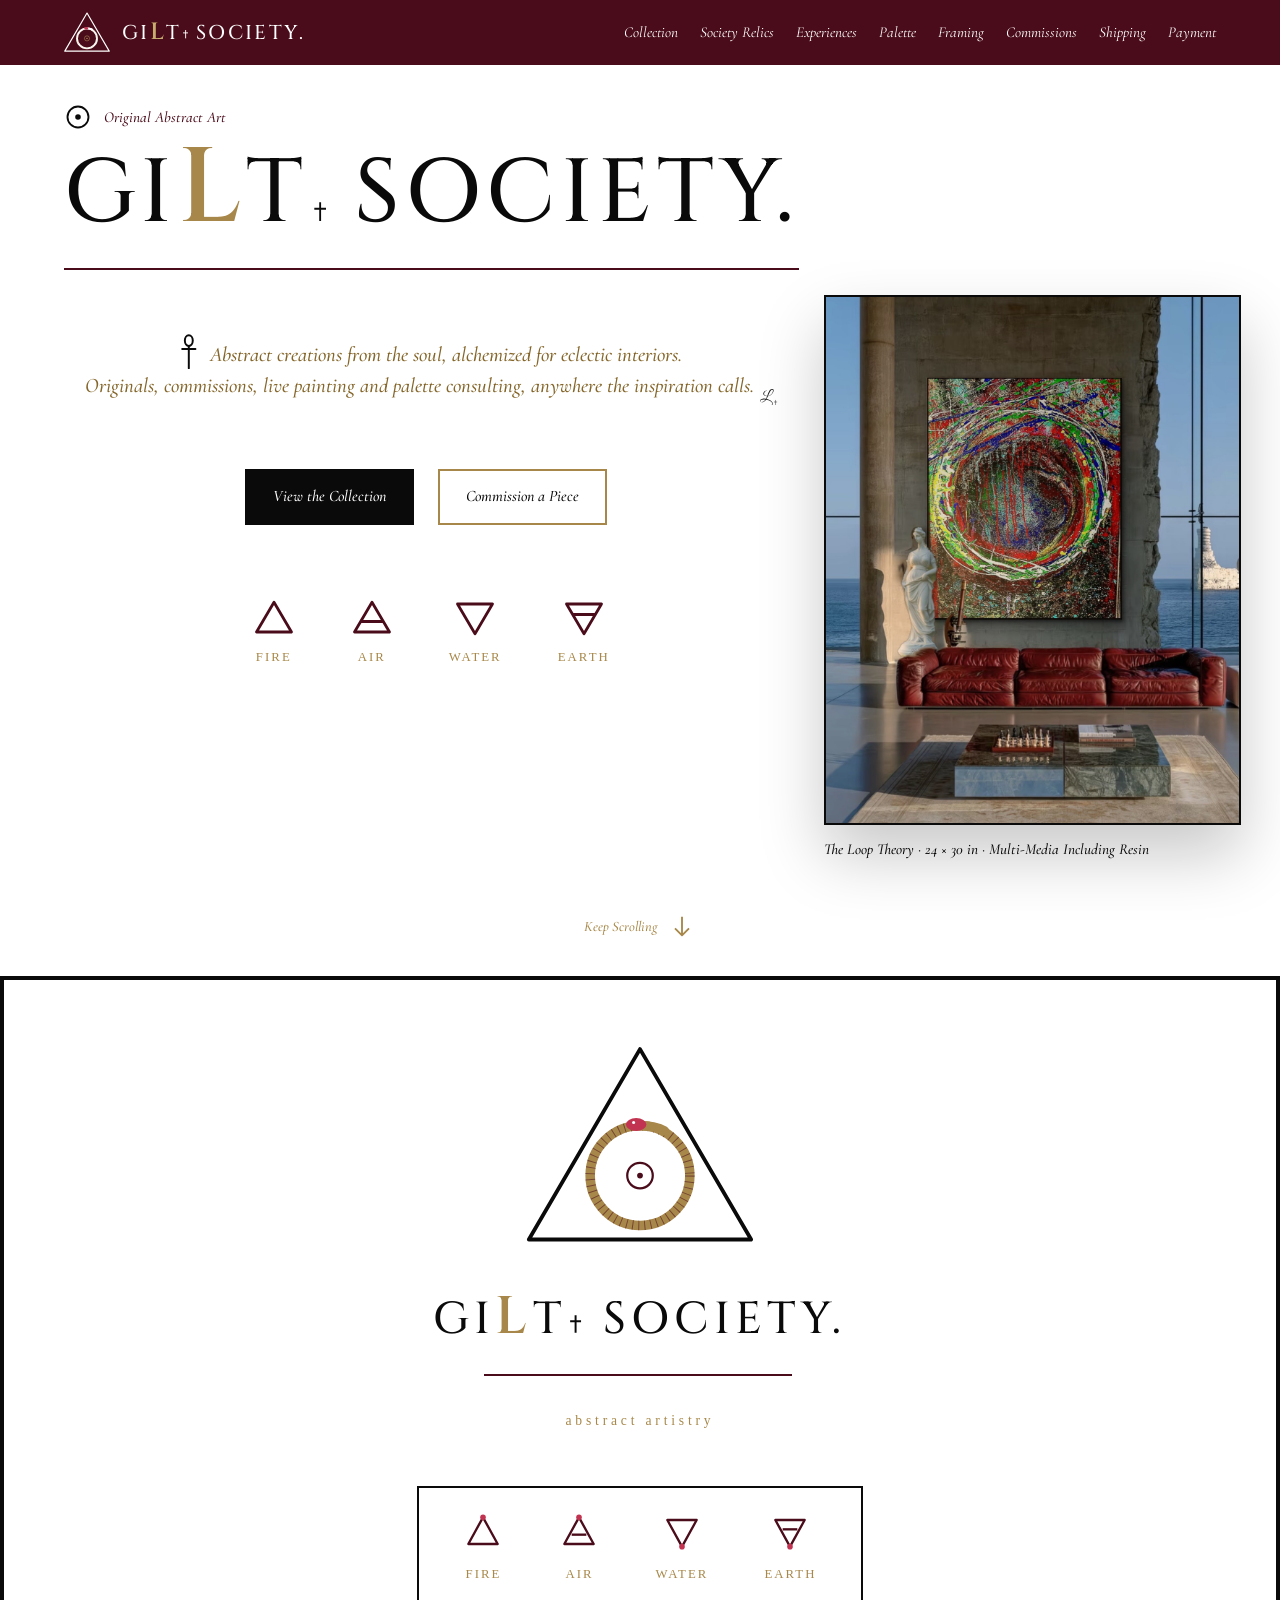
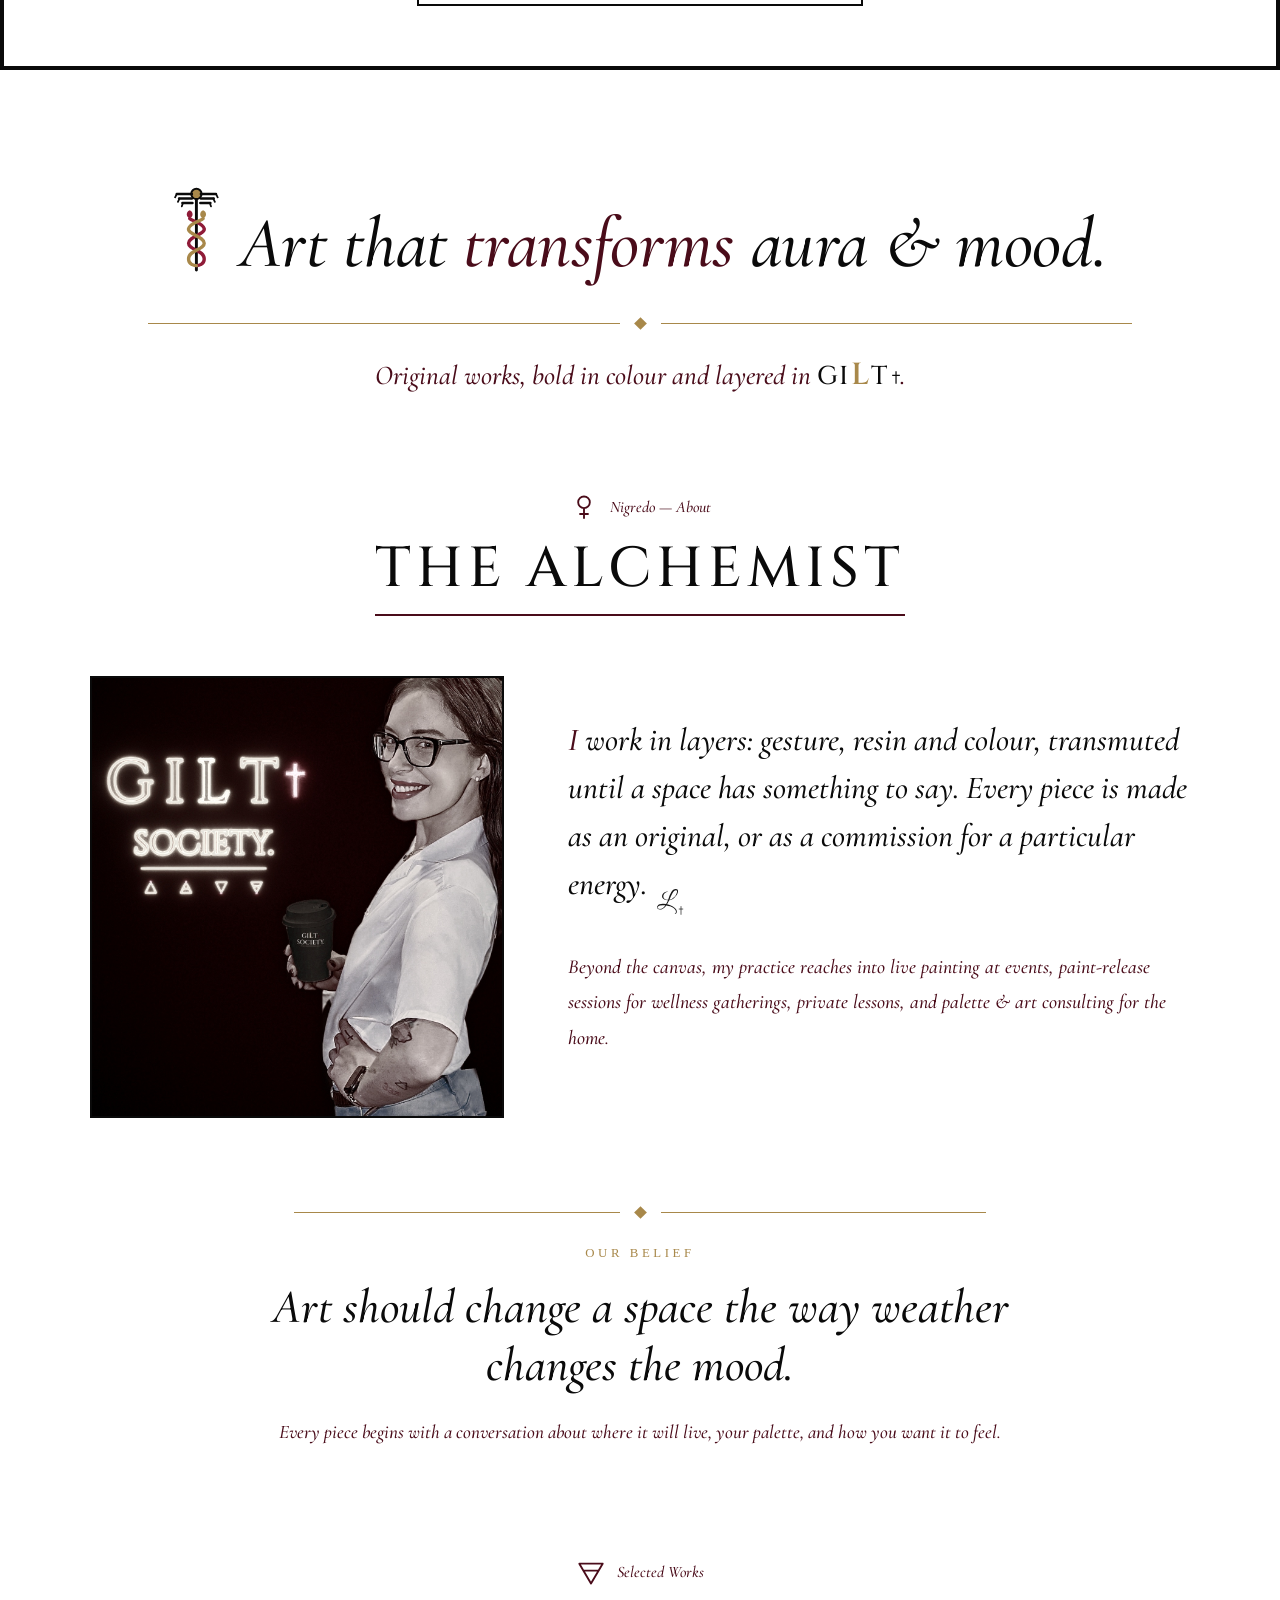
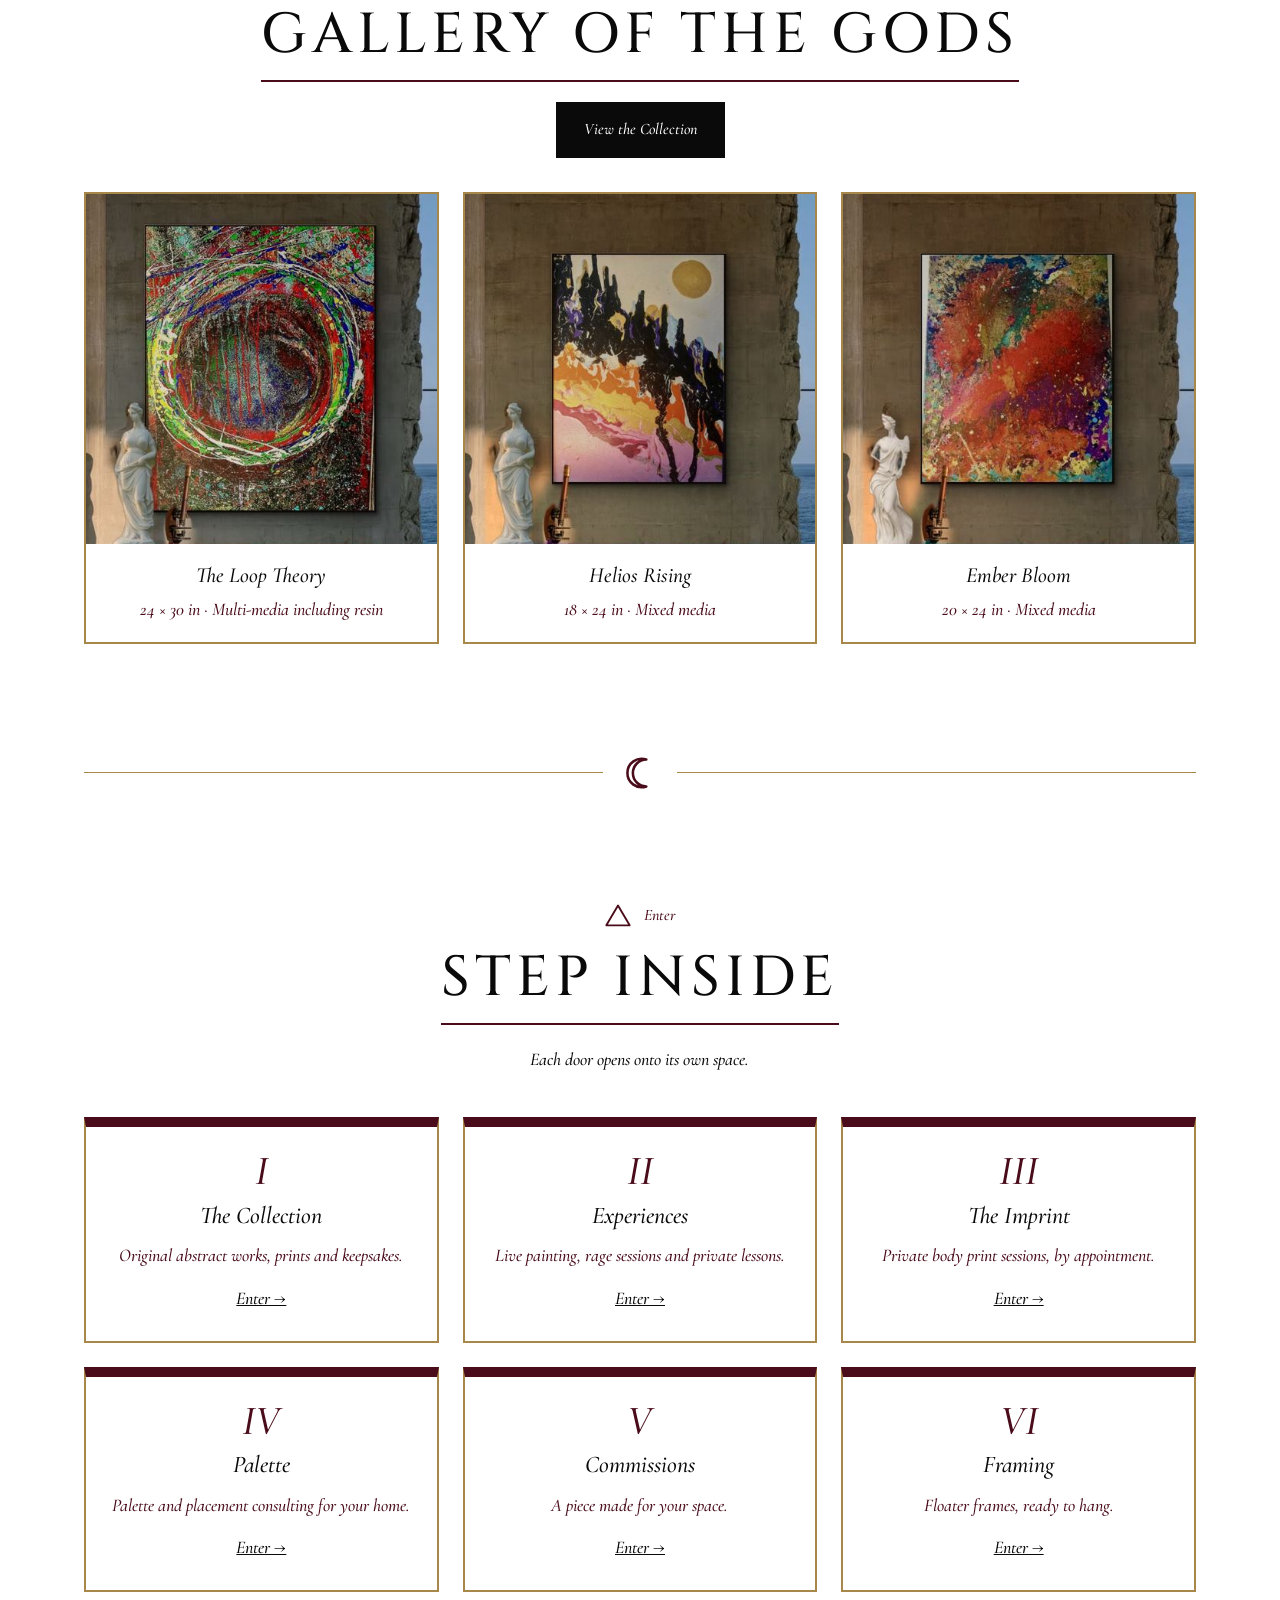
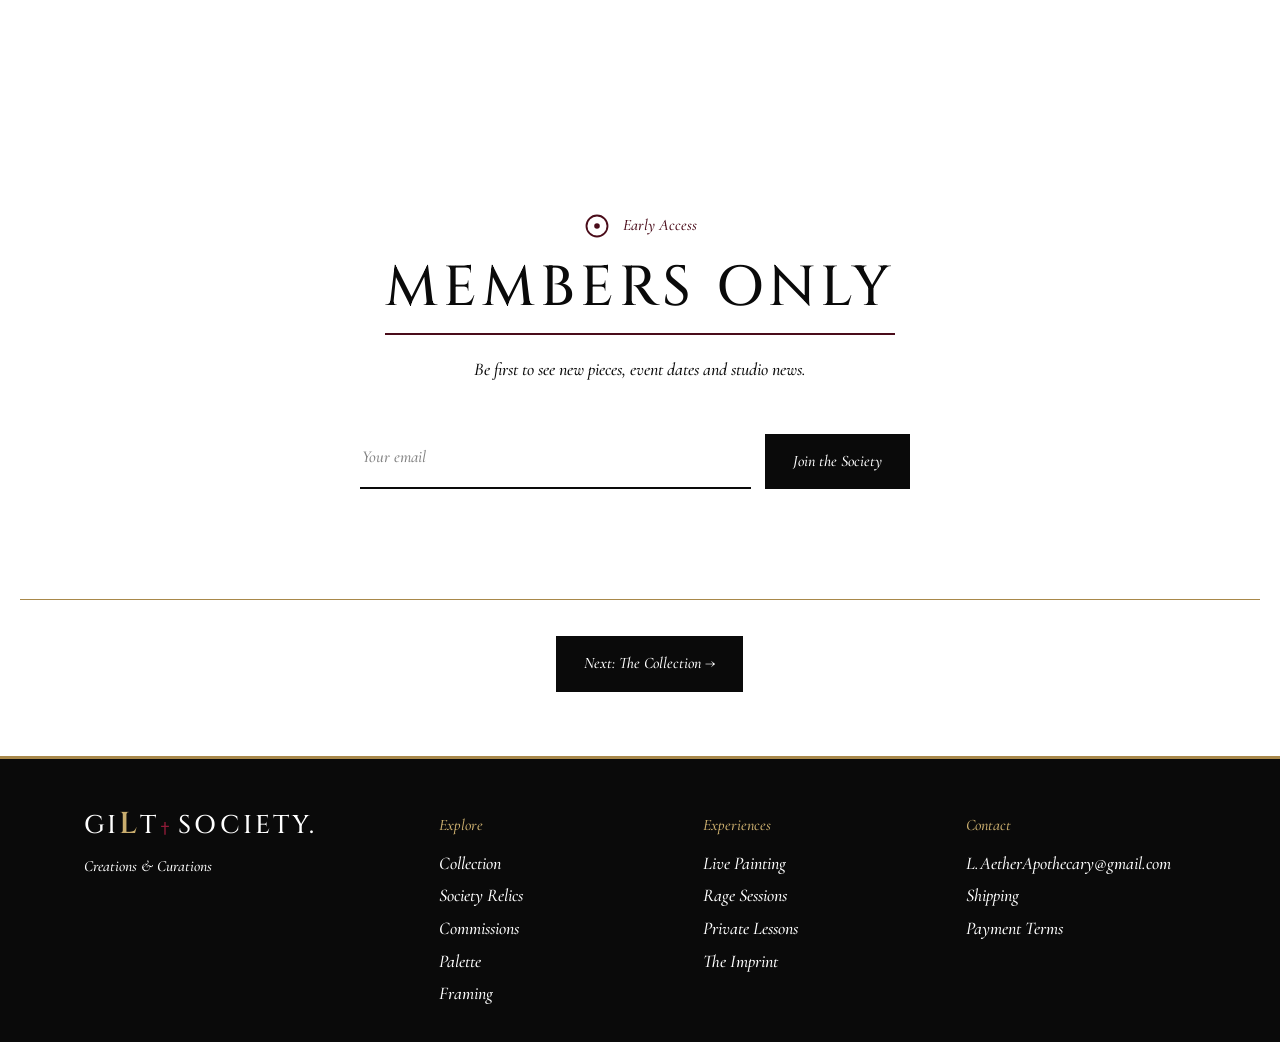
==== commit 29fe1991: "About: use neon teaser as artist photo Co-Authored-By: Claude Opus 5.5 <noreply@anthropic.com> Claud" ====
--- a/public/index.html
+++ b/public/index.html
@@ -38,7 +38,7 @@
 
 
 <section id="about"><div class="in" style="padding-top:0"><p class="k"><svg class="sy"><use href="#s-venus"/></svg>Nigredo &mdash; About</p><h2>The Alchemist</h2>
-<div class="abt"><figure class="abph"><img src="img/lauren-artist.jpg" alt="Lauren, the artist behind Gilt Society." style="object-position:center 18%"></figure>
+<div class="abt"><figure class="abph"><img src="img/lauren-artist-neon.jpg" alt="Lauren, the artist behind Gilt Society., in front of the neon Gilt Society. sign" style="aspect-ratio:1353/1442;object-position:center top"></figure>
 <div class="abtx"><p class="lede">I work in layers: gesture, resin and colour, transmuted until a space has something to say. Every piece is made as an original, or as a commission for a particular energy.<svg class="hsig absig" viewBox="0 0 1200 1130" role="img" aria-label="L with a small cross, the artist's mark"><path d="M802 1102Q792 1102 789 1098.5Q786 1095 786 1091Q804 1088 821 1064.5Q838 1041 838 1010Q838 961 806 915.5Q774 870 716 832Q658 794 580.5 766.5Q503 739 411 726Q377 774 334.5 814.5Q292 855 240.5 879.5Q189 904 129 904Q66 904 33 875Q0 846 0 808Q0 773 28.5 737.5Q57 702 115.5 678.5Q174 655 264 655Q333 655 404 667Q429 623 449 579Q469 535 484 496Q385 492 328 465.5Q271 439 247 399Q223 359 223 317Q223 264 255 216.5Q287 169 342 139Q397 109 465 109Q473 109 475 115Q477 121 477 125Q439 125 403.5 142Q368 159 340 187.5Q312 216 295.5 251Q279 286 279 323Q279 359 298 393.5Q317 428 363 451Q409 474 492 476Q501 453 507.5 433.5Q514 414 519 400Q543 328 570.5 257Q598 186 633.5 128Q669 70 718 35Q767 0 835 0Q879 0 903.5 25Q928 50 928 94Q928 137 908 188.5Q888 240 852 291Q816 342 767 386Q718 430 660 459Q602 488 538 495Q523 527 500 575.5Q477 624 445 675Q532 695 609.5 729Q687 763 746.5 806.5Q806 850 840 899.5Q874 949 874 998Q874 1042 852 1072Q830 1102 802 1102ZM835 51Q792 51 754 88.5Q716 126 681.5 187.5Q647 249 614 324Q581 399 548 473Q607 465 658 437Q709 409 751 368.5Q793 328 823 282Q853 236 869 191.5Q885 147 885 112Q885 84 873 67.5Q861 51 835 51ZM25 822Q25 847 52 865.5Q79 884 129 884Q203 884 263 836.5Q323 789 370 721Q317 716 264 716Q182 716 129 732.5Q76 749 50.5 773.5Q25 798 25 822Z" fill="#0a0a0a"/><path d="M1060 780V1115M985 885H1135" stroke="#0a0a0a" stroke-width="30" stroke-linecap="square" fill="none"/></svg></p>
 <p>Beyond the canvas, my practice reaches into live painting at events, paint-release sessions for wellness gatherings, private lessons, and palette &amp; art consulting for the home.</p></div></div>
 <div class="vis"><div class="orn" aria-hidden="true"><i></i><b></b><i></i></div><p class="vk">Our Belief</p><blockquote>Art should change a space the way weather changes the mood.</blockquote><p class="vs">Every piece begins with a conversation about where it will live, your palette, and how you want it to feel.</p></div>
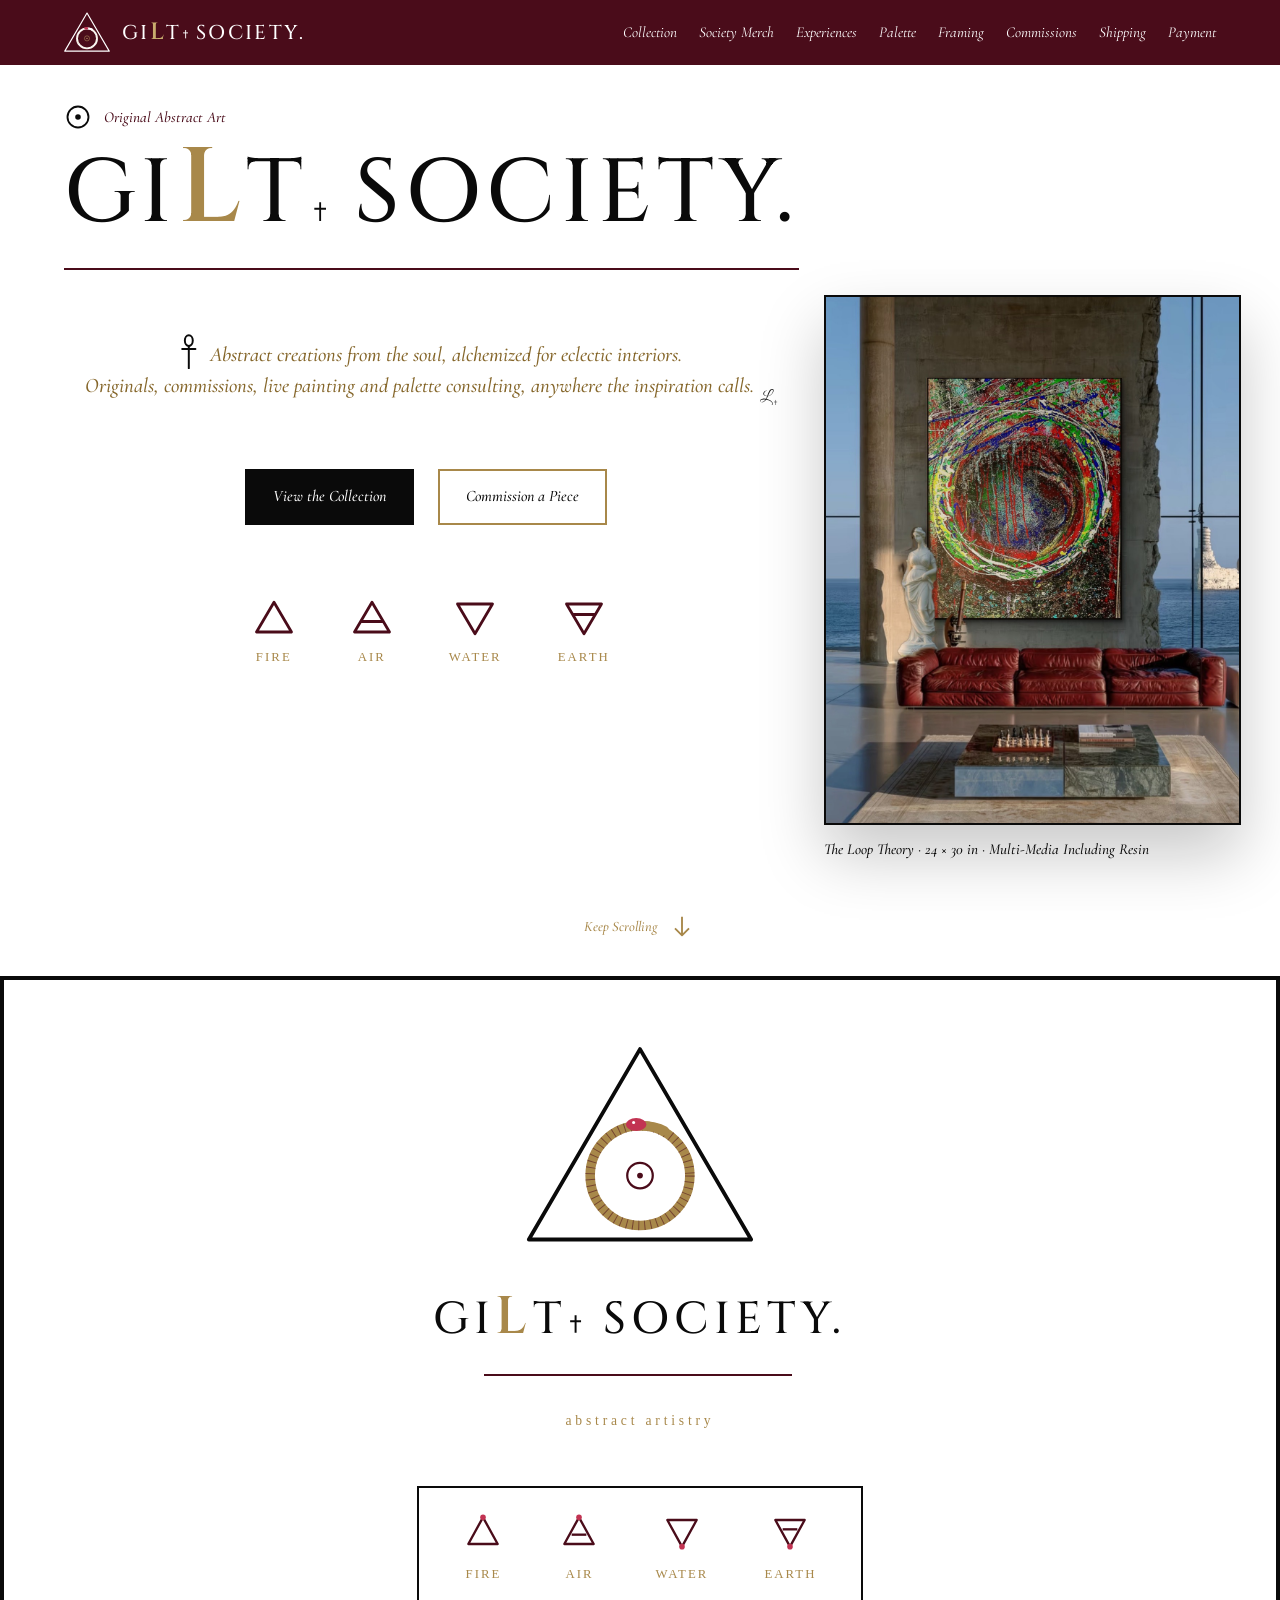
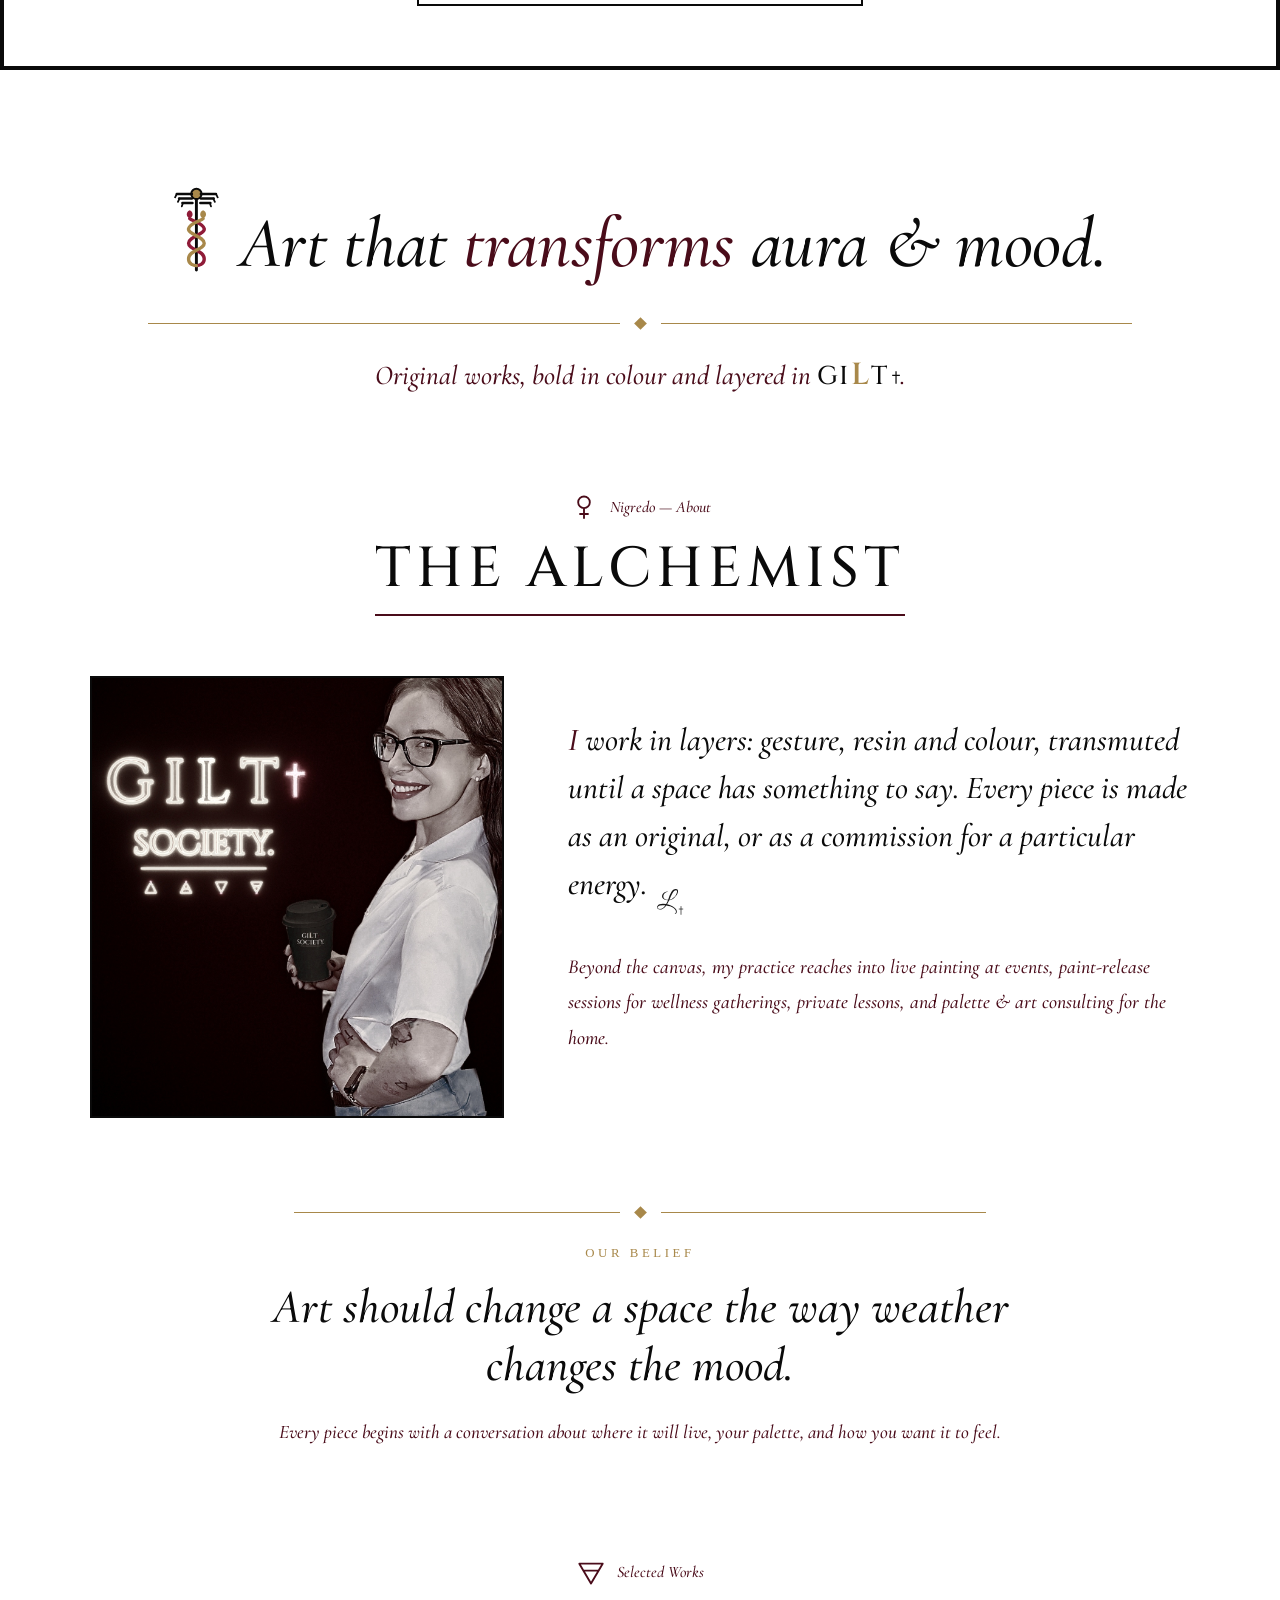
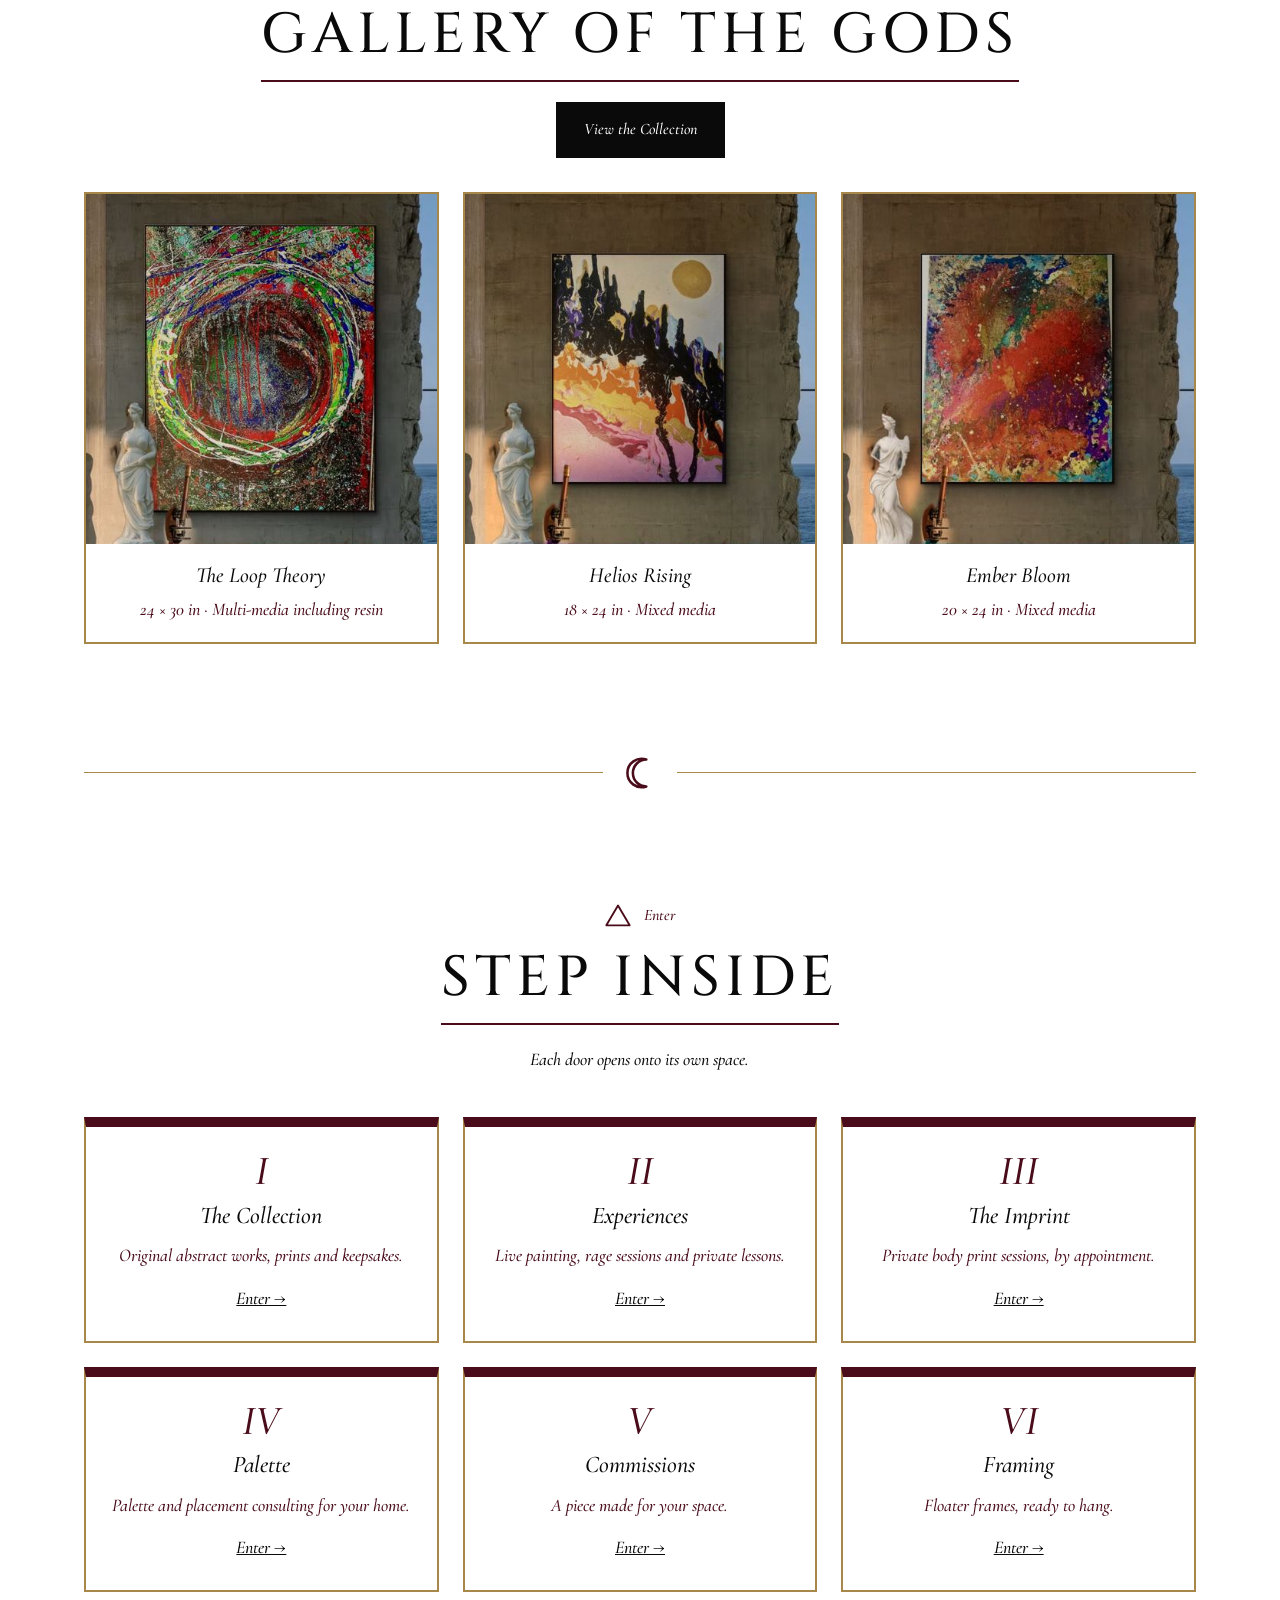
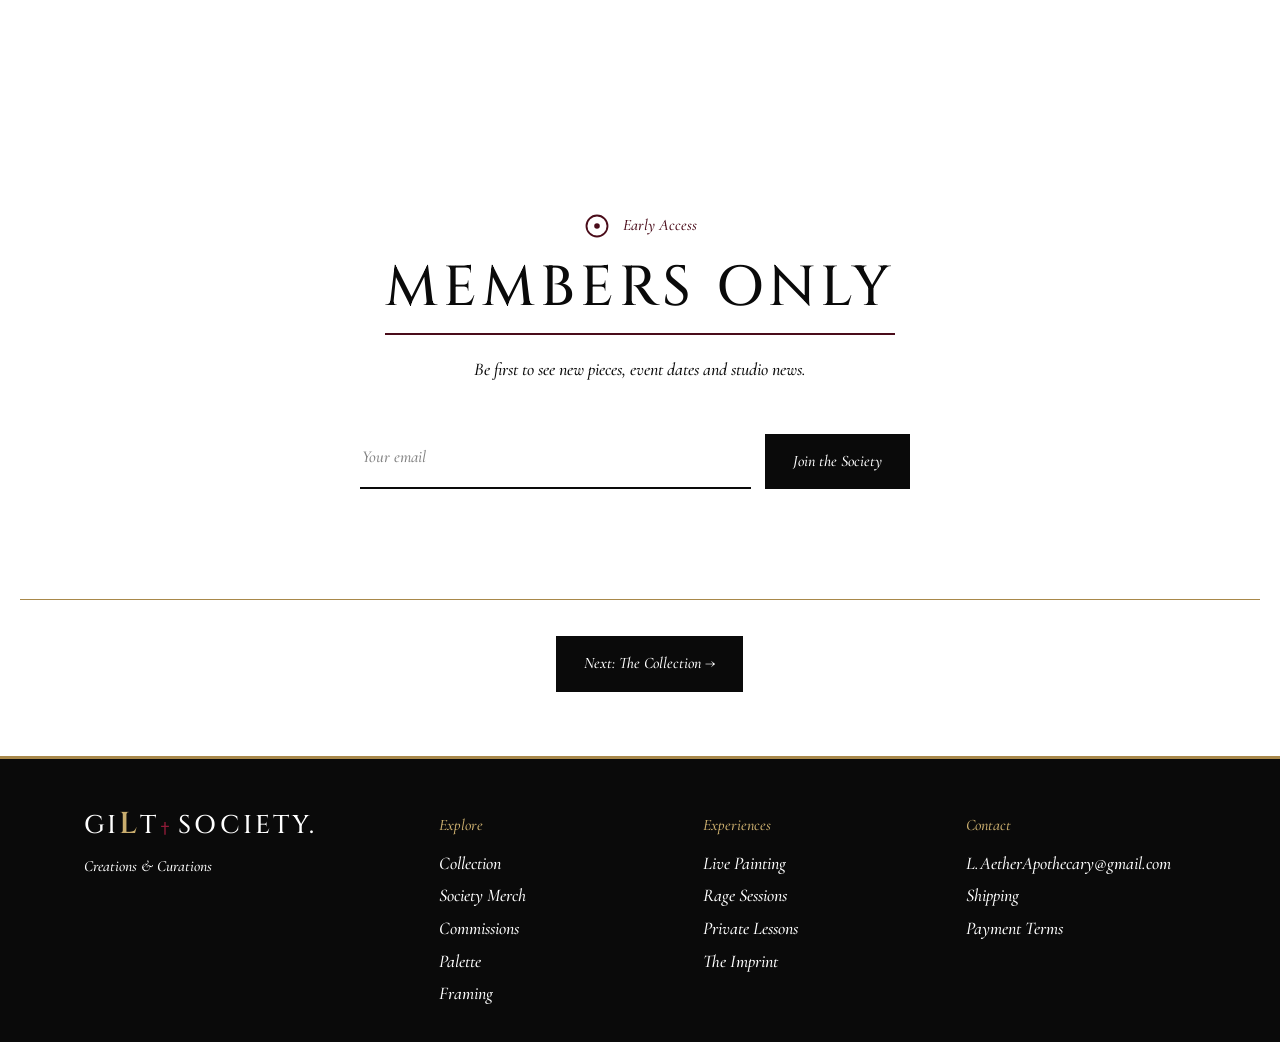
==== commit 560b327d: "Rename Society Relics to Society Merch Co-Authored-By: Claude Opus 5.5 <noreply@anthropic.com> Claud" ====
--- a/public/index.html
+++ b/public/index.html
@@ -23,7 +23,7 @@
 <symbol id="s-venus" viewBox="0 0 24 24"><circle cx="12" cy="8" r="5"/><path d="M12 13V22M8 18H16"/></symbol>
 </defs></svg>
 
-<div class="top"><a class="brand" href="index.html"><svg class="bm" viewBox="0 0 360 320" fill="none" aria-hidden="true"><path d="M180 8 354 306H6Z" stroke="#ffffff" stroke-width="9" stroke-linejoin="round"/><g transform="translate(80 106)"><circle cx="100" cy="100" r="78" stroke="#ffffff" stroke-width="15"/><circle cx="100" cy="100" r="78" stroke="#c9ad6e" stroke-width="15" stroke-dasharray="1.5 8" opacity=".7"/><path d="M100 22C112 22 128 24 138 30" stroke="#ffffff" stroke-width="15" stroke-linecap="round"/><ellipse cx="94" cy="20" rx="16" ry="10" fill="#c23352"/><circle cx="100" cy="100" r="20" stroke="#c9ad6e" stroke-width="3.5"/><circle cx="100" cy="100" r="4.5" fill="#c9ad6e"/></g></svg><span>Gi<i class="gl">l</i>t<svg class="bx" viewBox="0 0 20 32" fill="none" aria-hidden="true"><path d="M10 2V30M2 11H18" stroke="#ffffff" stroke-width="3.5" stroke-linecap="square"/></svg> Society.</span></a><nav><a href="collection.html">Collection</a><a href="merch.html">Society Relics</a><a href="experiences.html">Experiences</a><a href="consulting.html">Palette</a><a href="framing.html">Framing</a><a href="commissions.html">Commissions</a><a href="shipping.html">Shipping</a><a href="payment.html">Payment</a></nav></div>
+<div class="top"><a class="brand" href="index.html"><svg class="bm" viewBox="0 0 360 320" fill="none" aria-hidden="true"><path d="M180 8 354 306H6Z" stroke="#ffffff" stroke-width="9" stroke-linejoin="round"/><g transform="translate(80 106)"><circle cx="100" cy="100" r="78" stroke="#ffffff" stroke-width="15"/><circle cx="100" cy="100" r="78" stroke="#c9ad6e" stroke-width="15" stroke-dasharray="1.5 8" opacity=".7"/><path d="M100 22C112 22 128 24 138 30" stroke="#ffffff" stroke-width="15" stroke-linecap="round"/><ellipse cx="94" cy="20" rx="16" ry="10" fill="#c23352"/><circle cx="100" cy="100" r="20" stroke="#c9ad6e" stroke-width="3.5"/><circle cx="100" cy="100" r="4.5" fill="#c9ad6e"/></g></svg><span>Gi<i class="gl">l</i>t<svg class="bx" viewBox="0 0 20 32" fill="none" aria-hidden="true"><path d="M10 2V30M2 11H18" stroke="#ffffff" stroke-width="3.5" stroke-linecap="square"/></svg> Society.</span></a><nav><a href="collection.html">Collection</a><a href="merch.html">Society Merch</a><a href="experiences.html">Experiences</a><a href="consulting.html">Palette</a><a href="framing.html">Framing</a><a href="commissions.html">Commissions</a><a href="shipping.html">Shipping</a><a href="payment.html">Payment</a></nav></div>
 <header class="hero"><div class="hin"><div>
 <p class="eyebrow"><svg class="sy"><use href="#s-sun"/></svg>Original Abstract Art</p>
 <h1><span>Gi<i class="gl">l</i>t<svg class="xt" viewBox="0 0 20 32" fill="none" aria-hidden="true"><path d="M10 2V30M2 11H18" stroke="#0a0a0a" stroke-width="3" stroke-linecap="square"/></svg></span> <span>Society.</span></h1>
@@ -53,7 +53,7 @@
 <nav class="pager" aria-label="Page navigation"><span></span><a class="pg next btn" href="collection.html">Next: The Collection &rarr;</a></nav>
 <footer><div class="fcols">
 <div><p class="fbig"><span>Gi<i class="gl">l</i>t<svg class="fx" viewBox="0 0 20 32" fill="none" aria-hidden="true"><path d="M10 2V30M2 11H18" stroke="#8f1b38" stroke-width="3.5" stroke-linecap="square"/></svg></span> Society.</p><p class="mu">Creations &amp; Curations</p></div>
-<div><h4>Explore</h4><a href="collection.html">Collection</a><a href="merch.html">Society Relics</a><a href="commissions.html">Commissions</a><a href="consulting.html">Palette</a><a href="framing.html">Framing</a></div>
+<div><h4>Explore</h4><a href="collection.html">Collection</a><a href="merch.html">Society Merch</a><a href="commissions.html">Commissions</a><a href="consulting.html">Palette</a><a href="framing.html">Framing</a></div>
 <div><h4>Experiences</h4><a href="experiences.html">Live Painting</a><a href="experiences.html">Rage Sessions</a><a href="experiences.html">Private Lessons</a><a href="imprint.html">The Imprint</a></div>
 <div><h4>Contact</h4><a href="mailto:L.AetherApothecary@gmail.com">L.AetherApothecary@gmail.com</a><a href="shipping.html">Shipping</a><a href="payment.html">Payment Terms</a></div>
 </div>
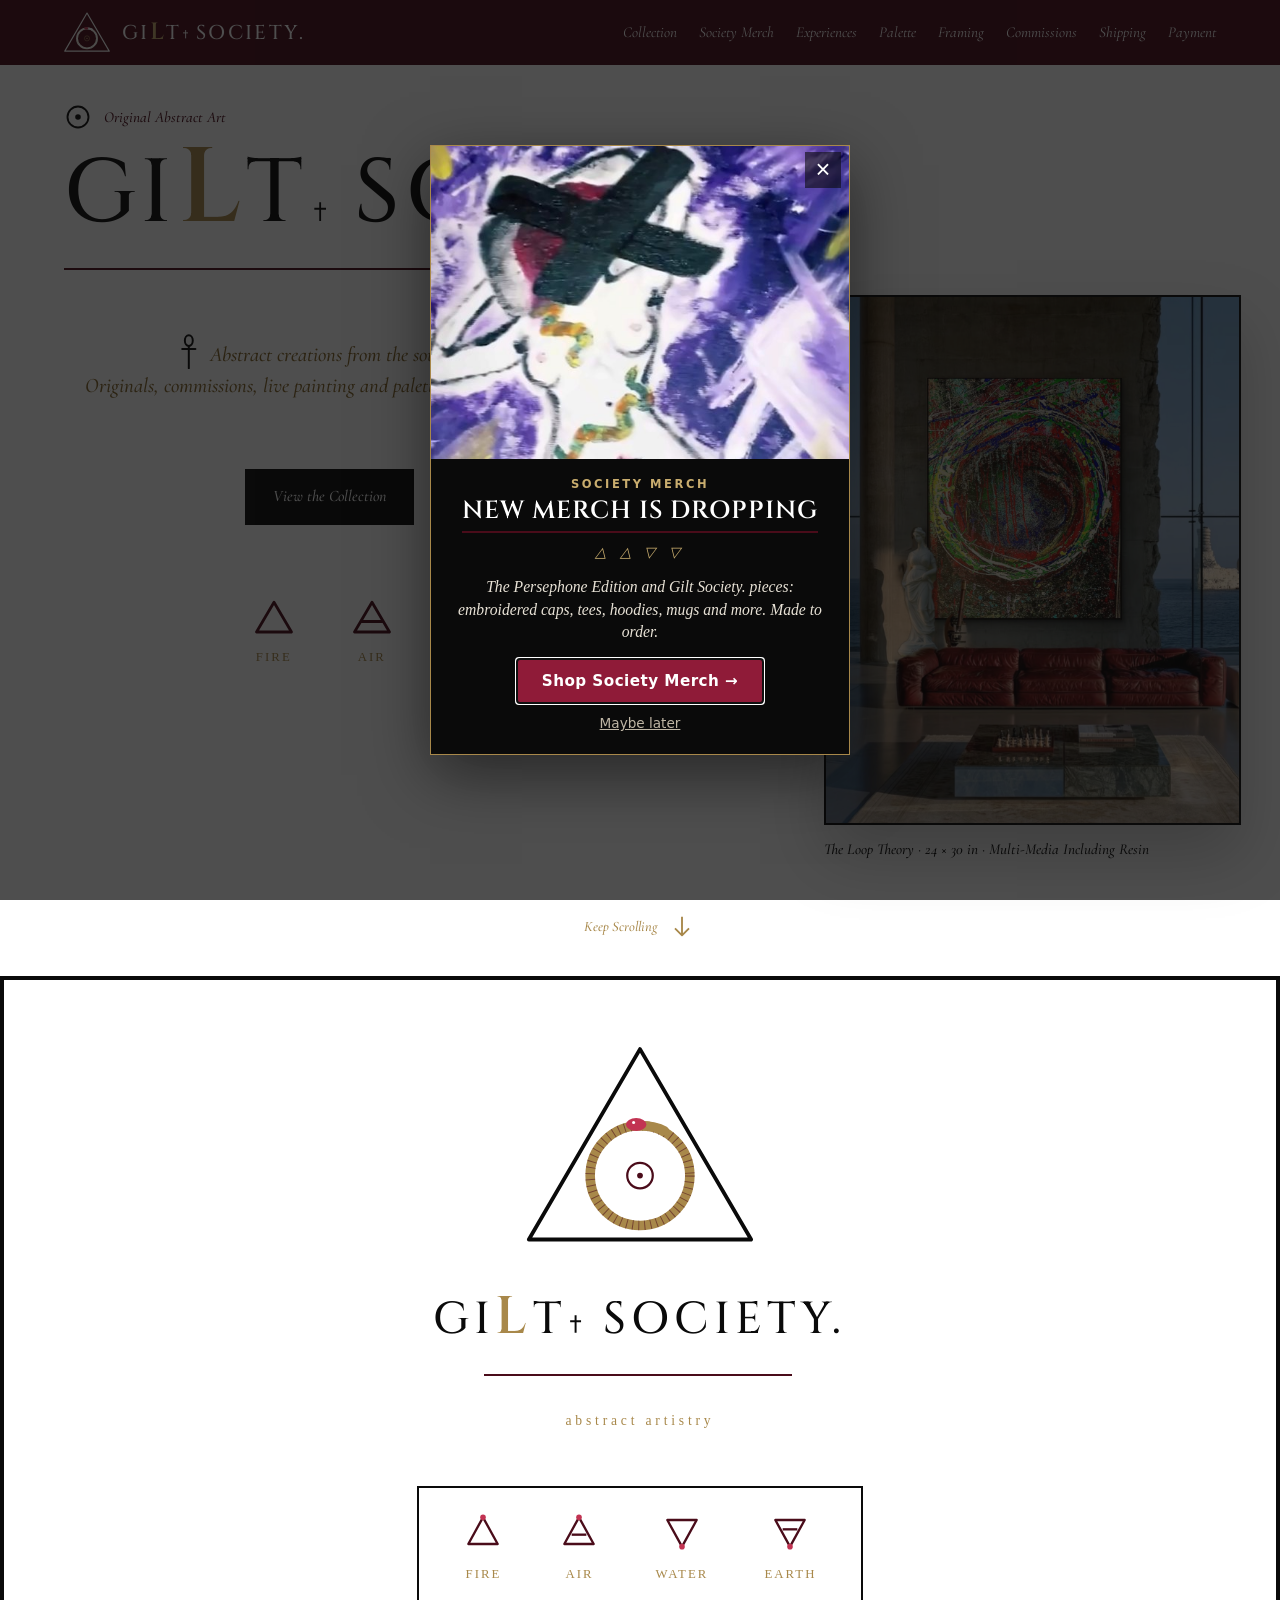
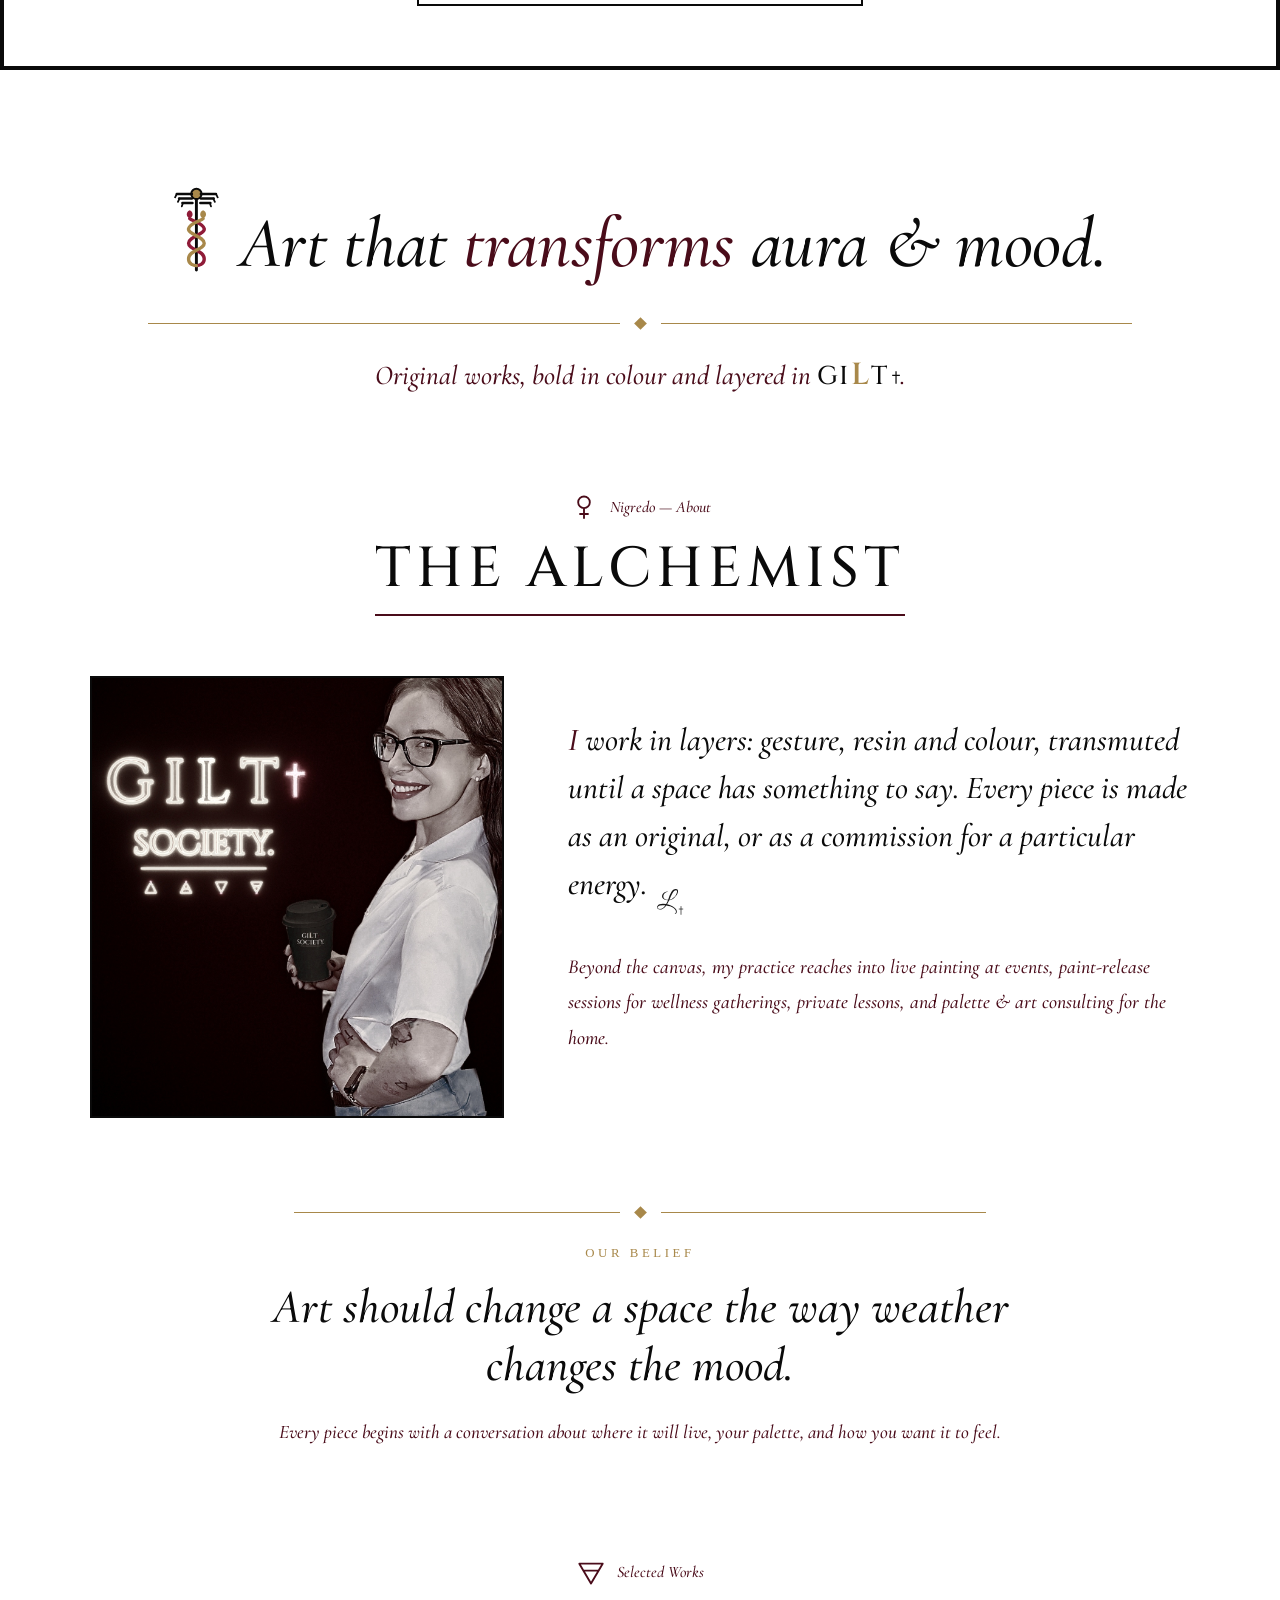
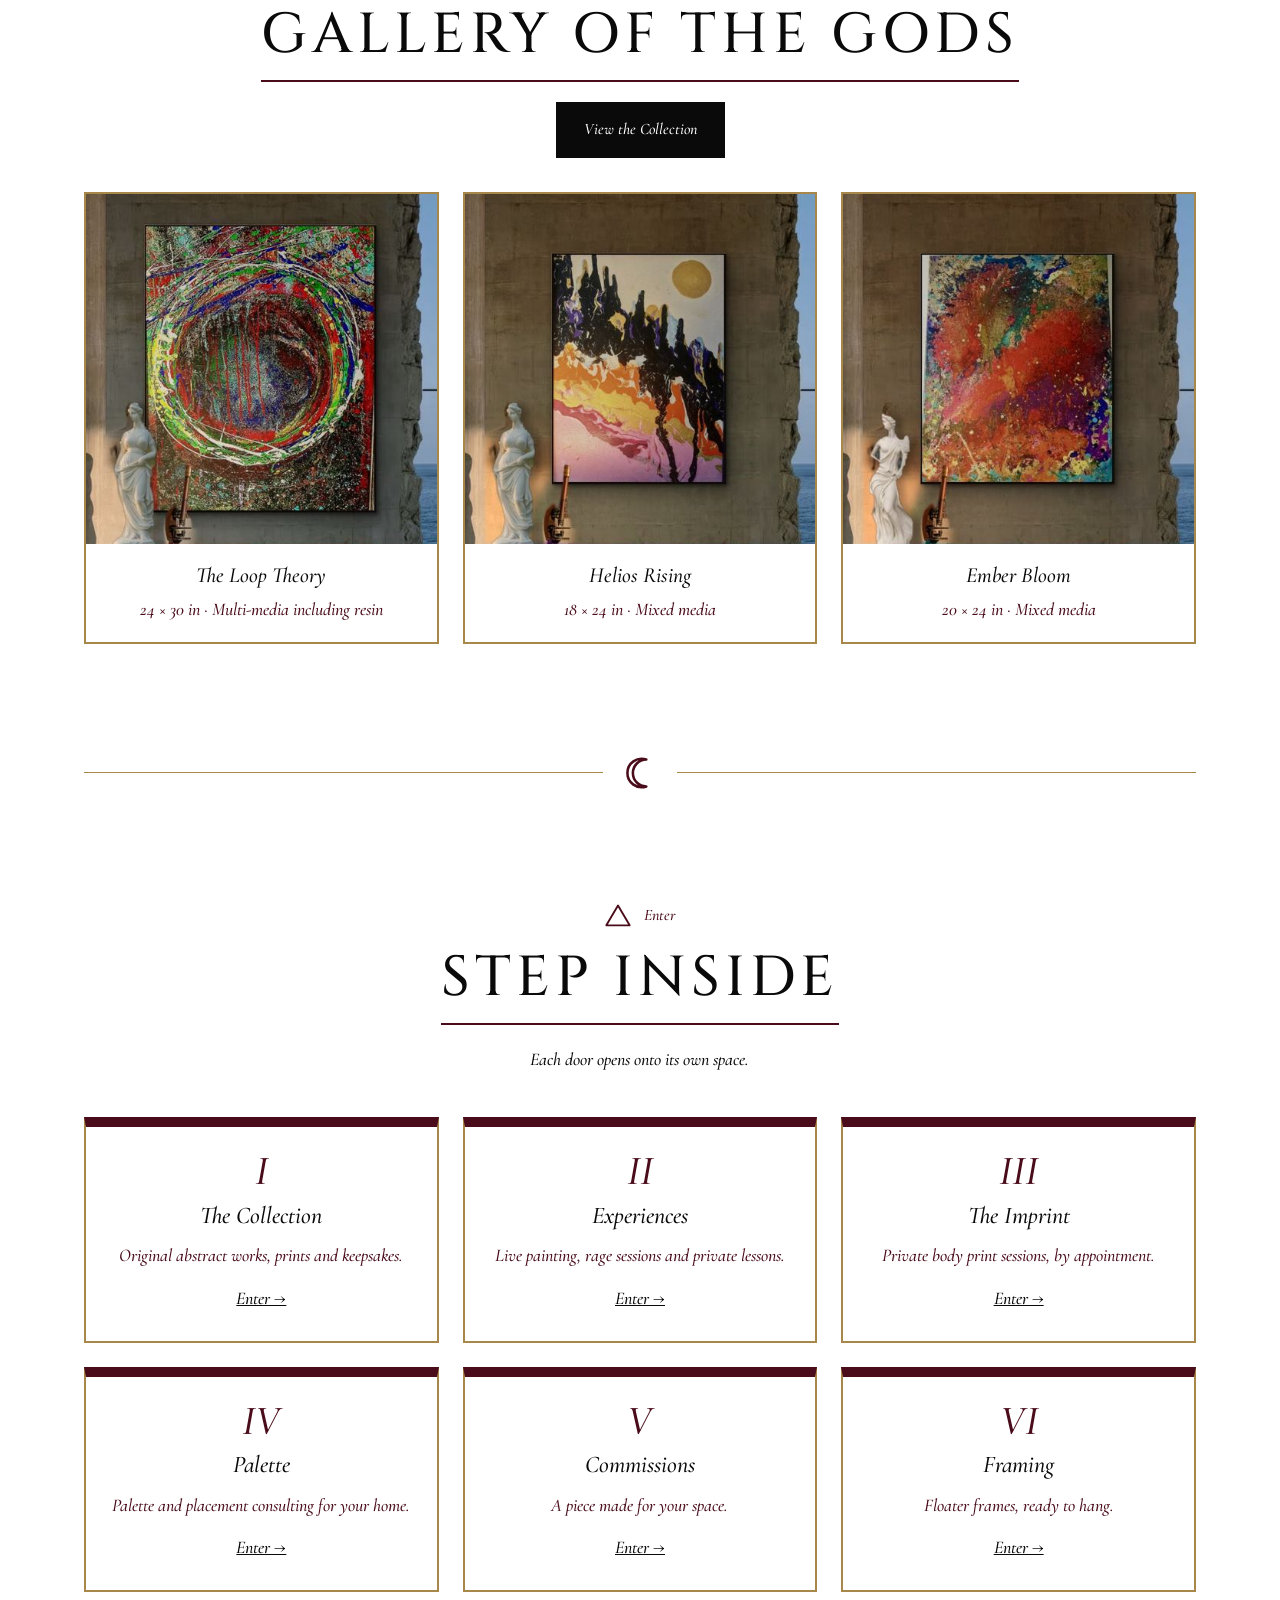
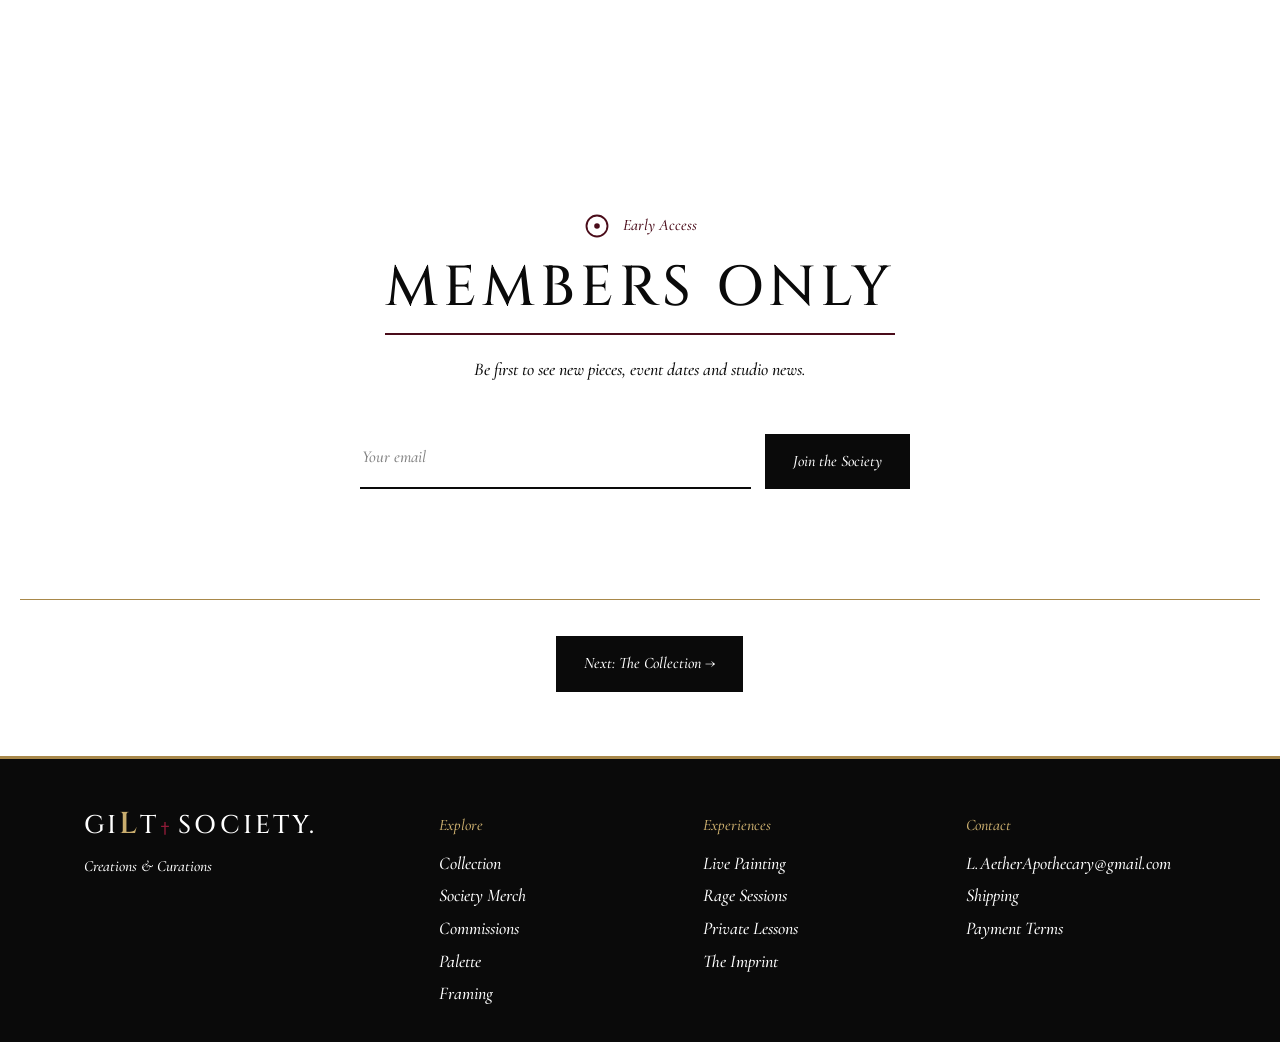
==== commit f070b556: "Home: New merch dropping announcement Co-Authored-By: Claude Opus 5.5 <noreply@anthropic.com> Claude" ====
--- a/public/index.html
+++ b/public/index.html
@@ -59,4 +59,5 @@
 </div>
 </footer>
 <script src="site.js"></script>
+<script src="merch-drop.js" defer></script>
 </body></html>
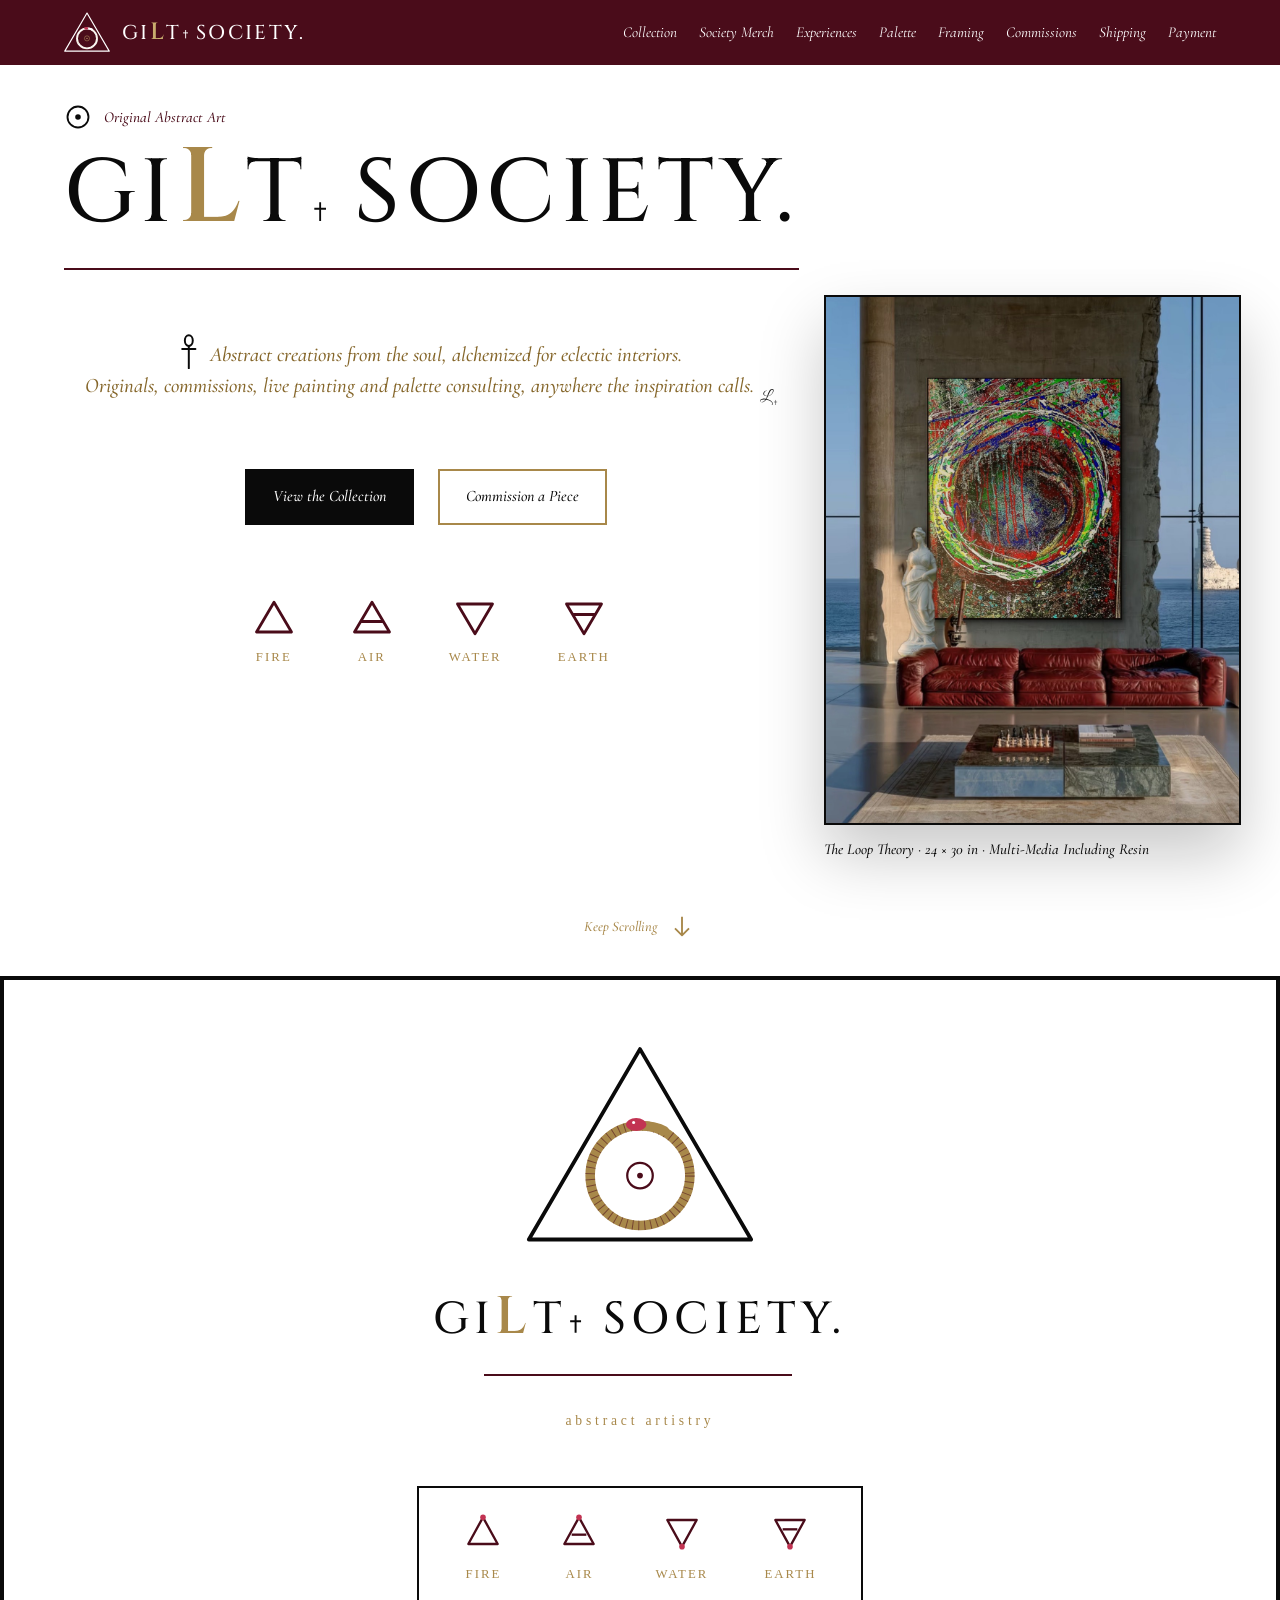
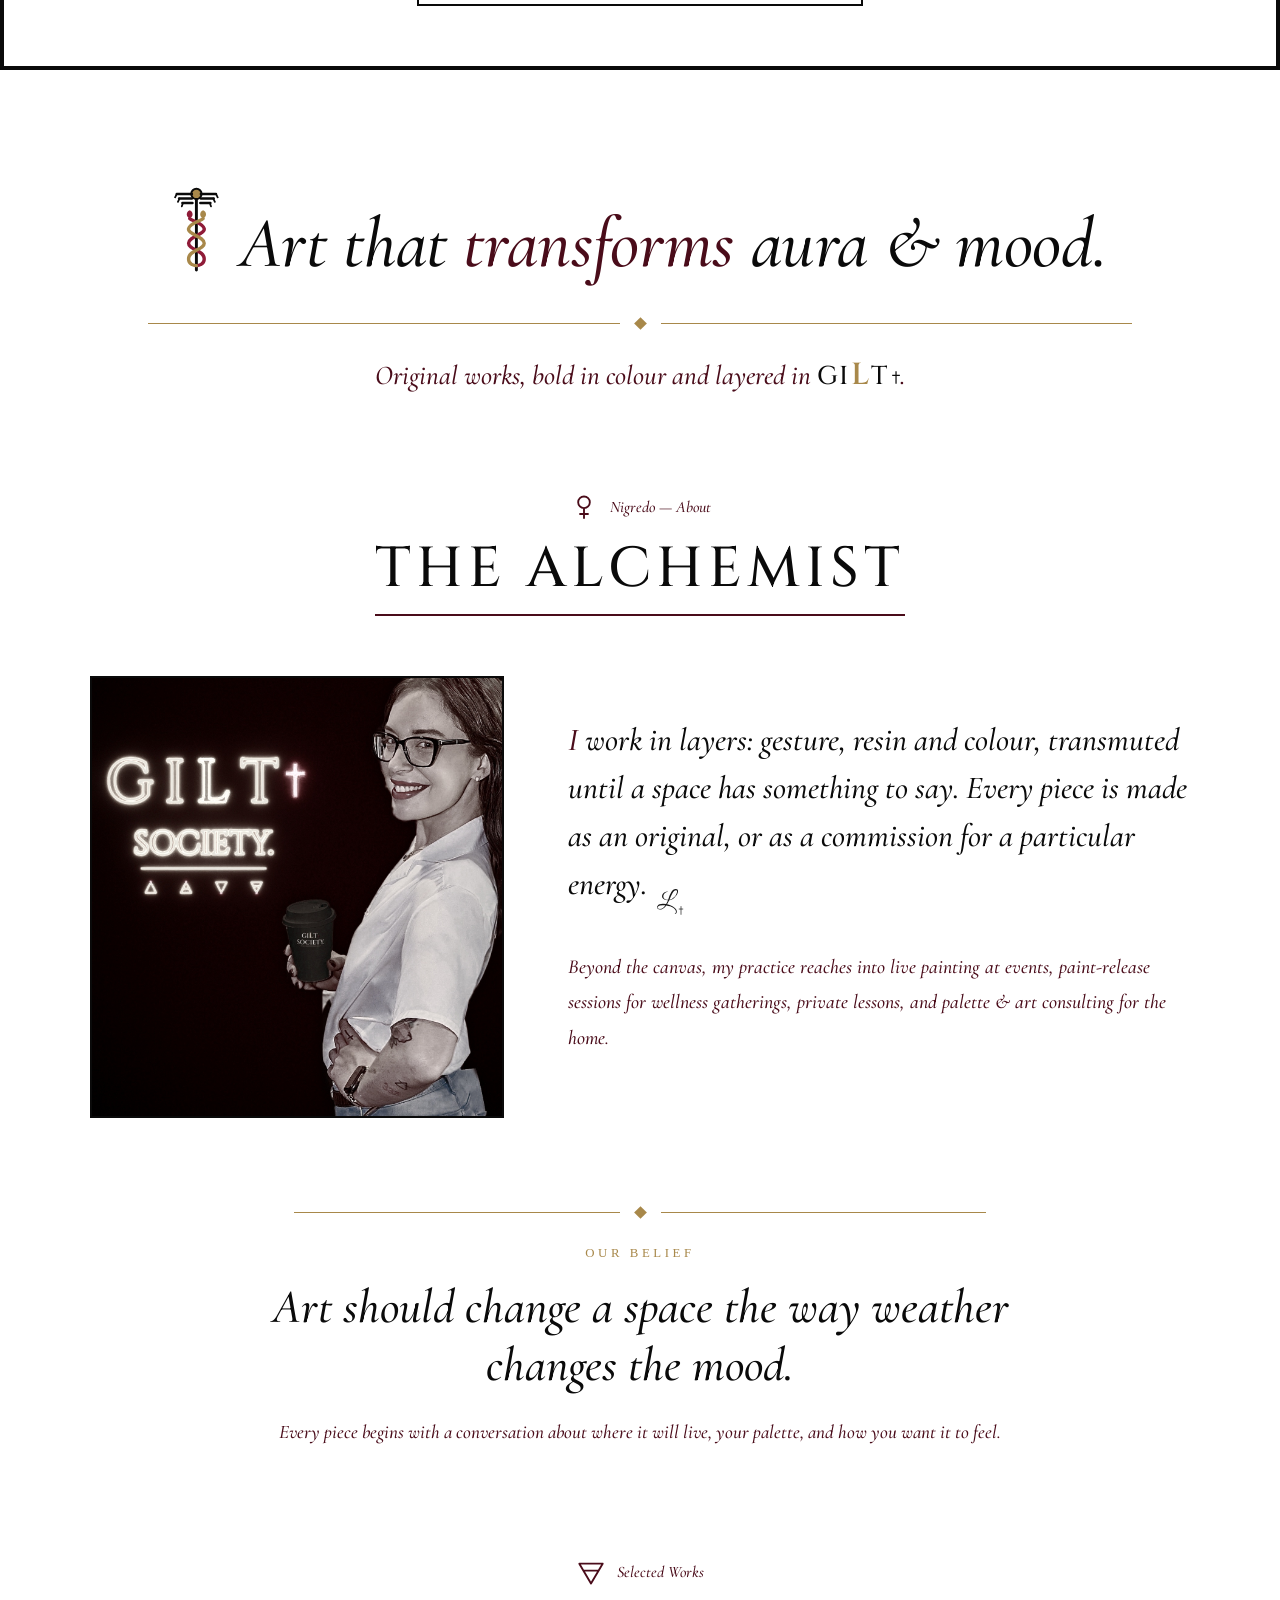
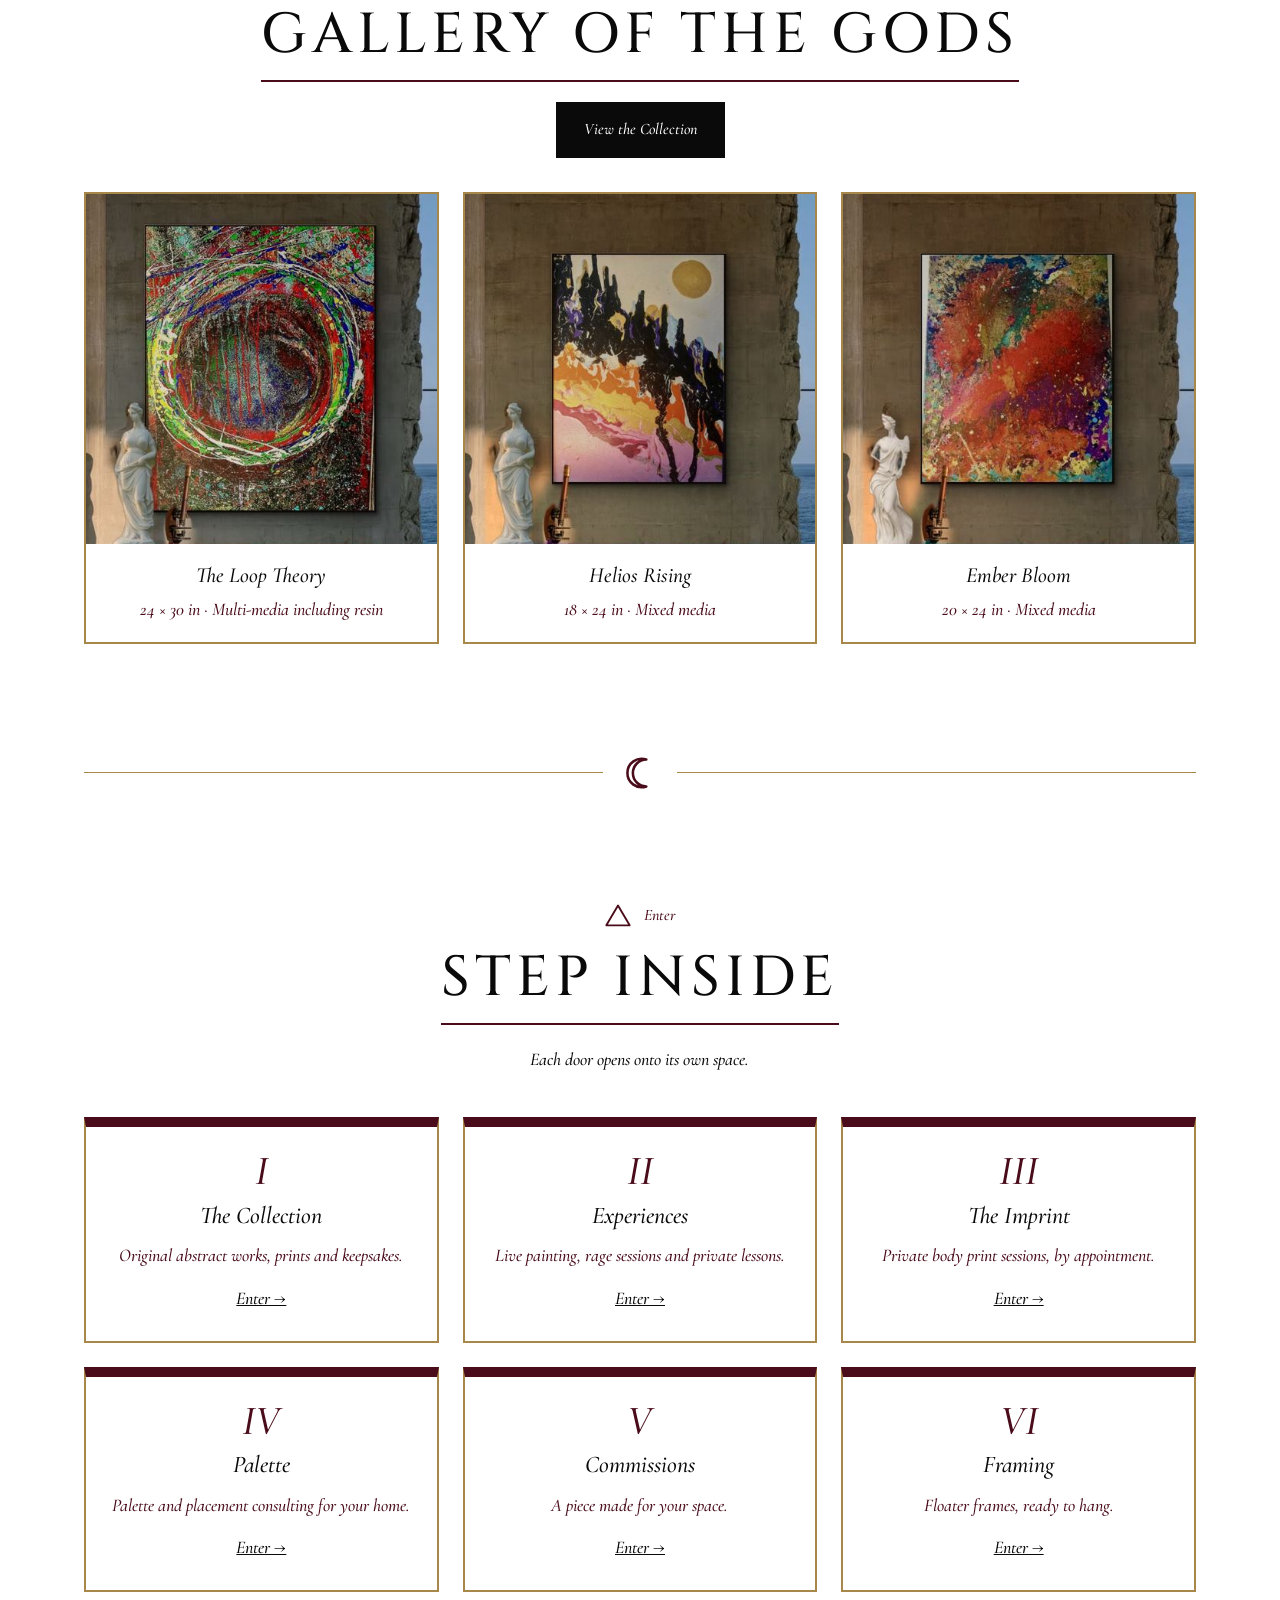
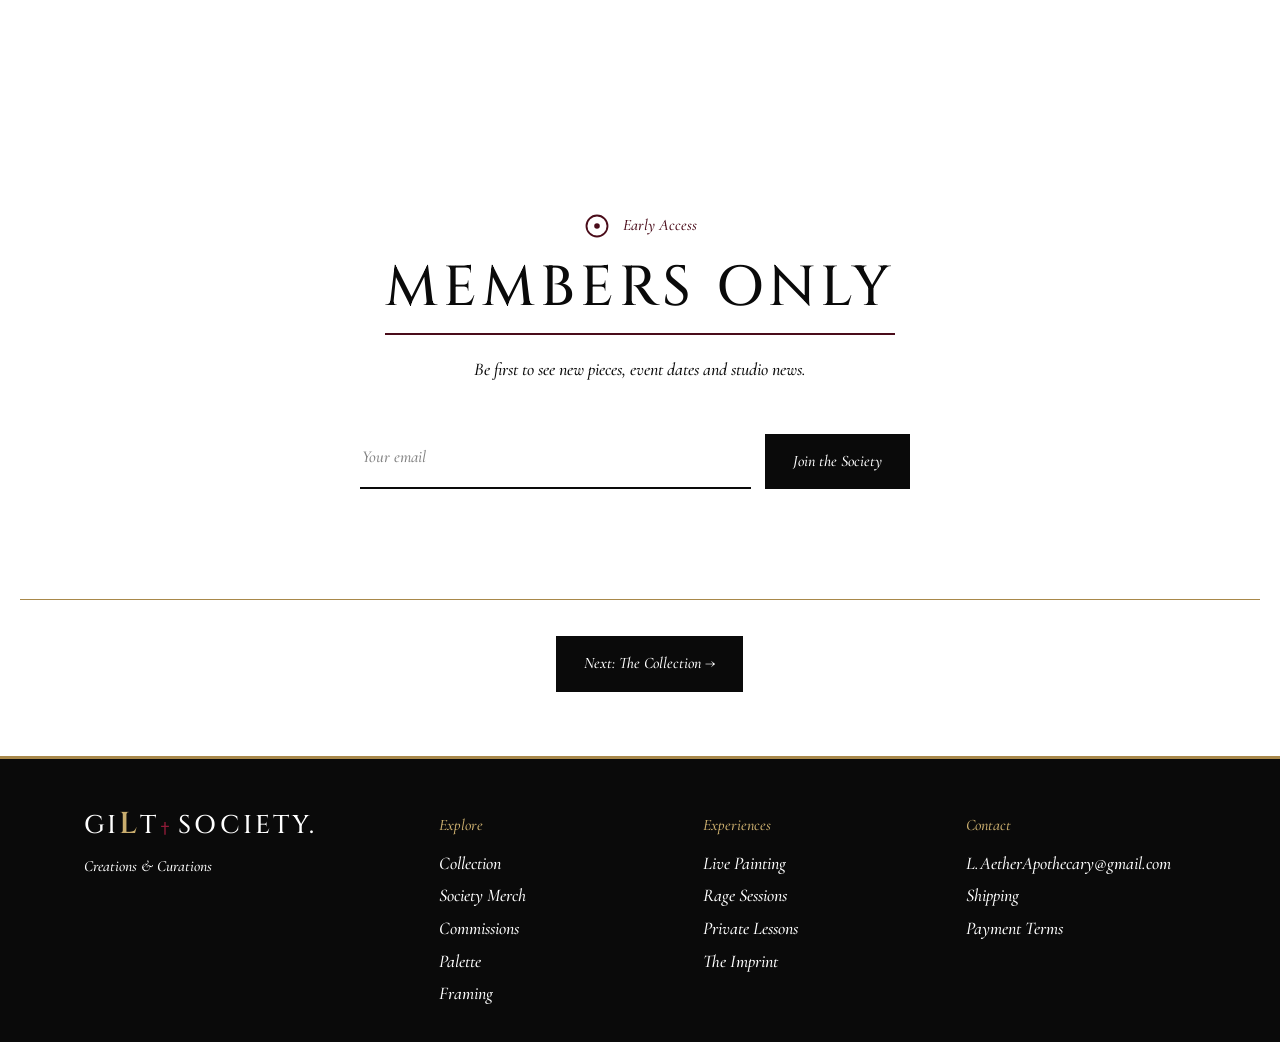
==== commit 1870440b: "Join the Society email sign-up pop-up (replaces merch-drop): /api/subscribe stores to D1 with consen" ====
--- a/public/index.html
+++ b/public/index.html
@@ -59,5 +59,6 @@
 </div>
 </footer>
 <script src="site.js"></script>
-<script src="merch-drop.js" defer></script>
+<script src="society-signup.js" defer></script>
+<script src="/hit.js" defer></script>
 </body></html>
